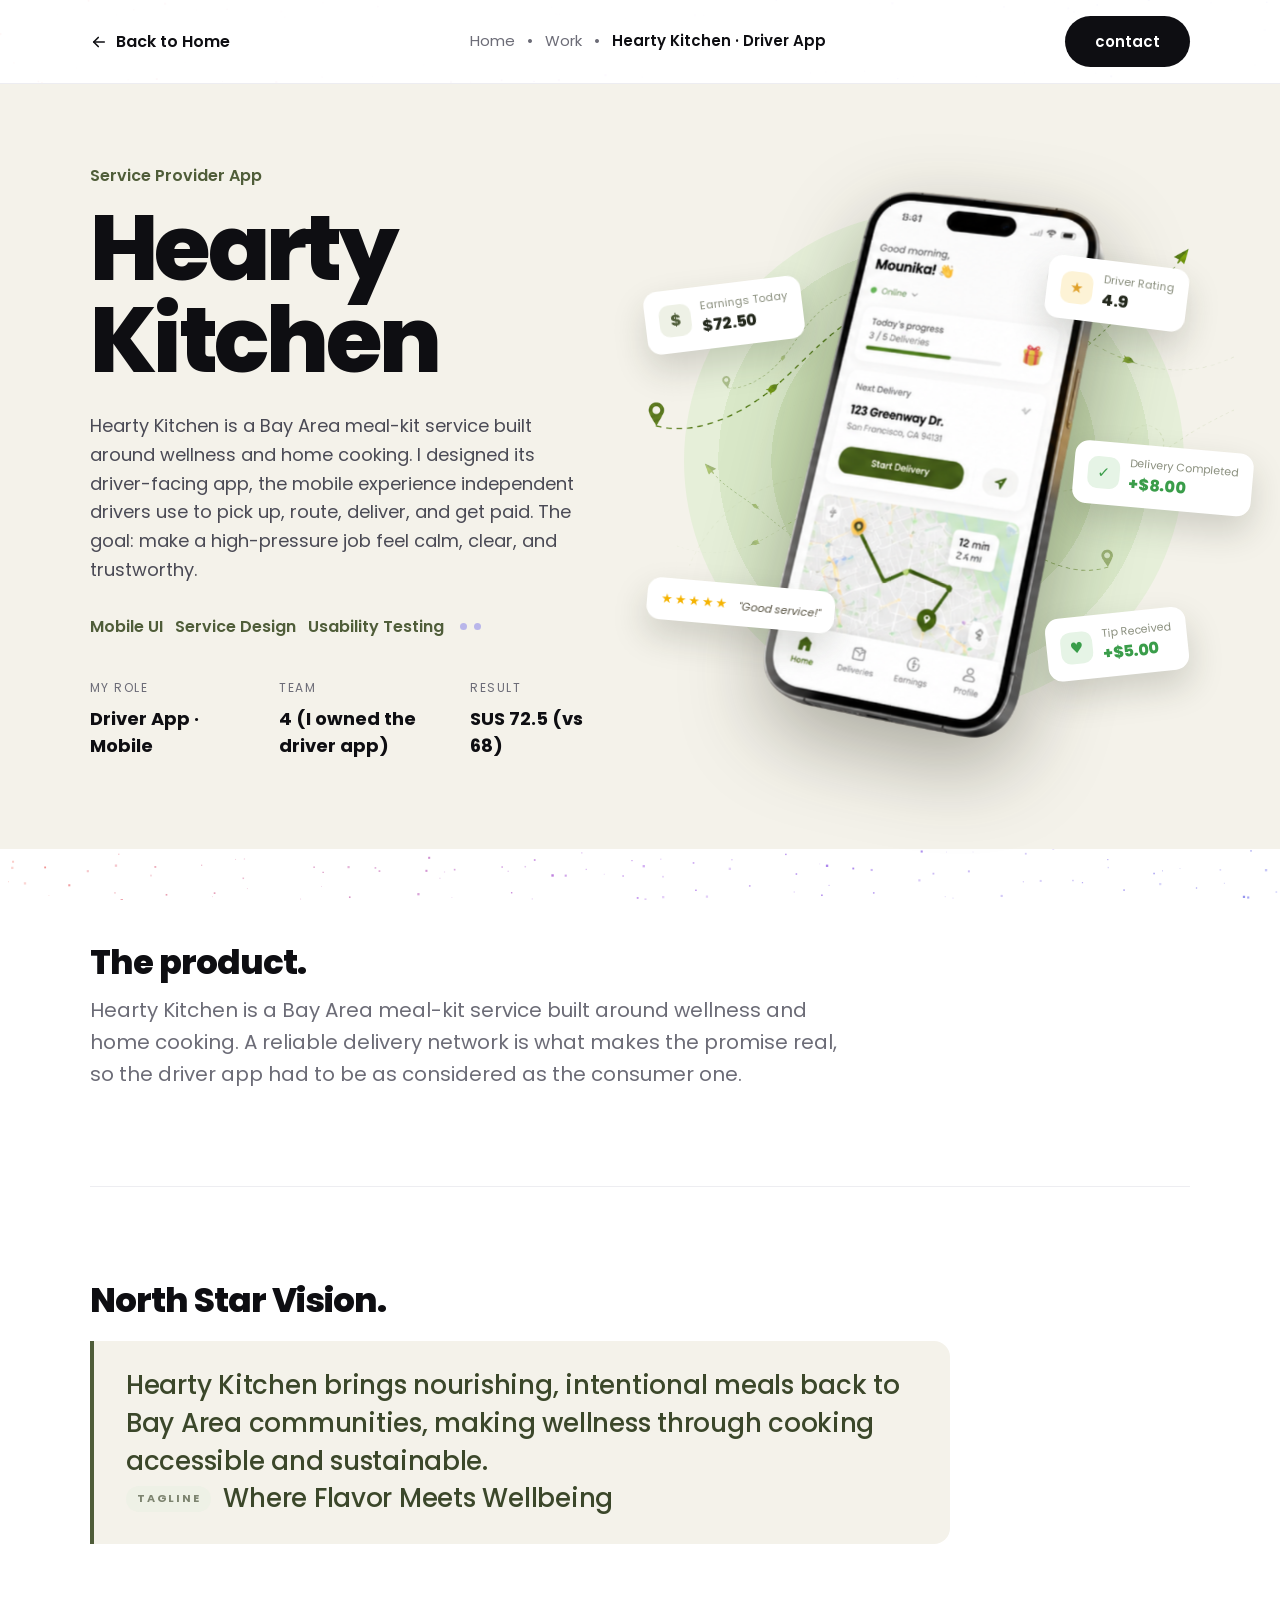
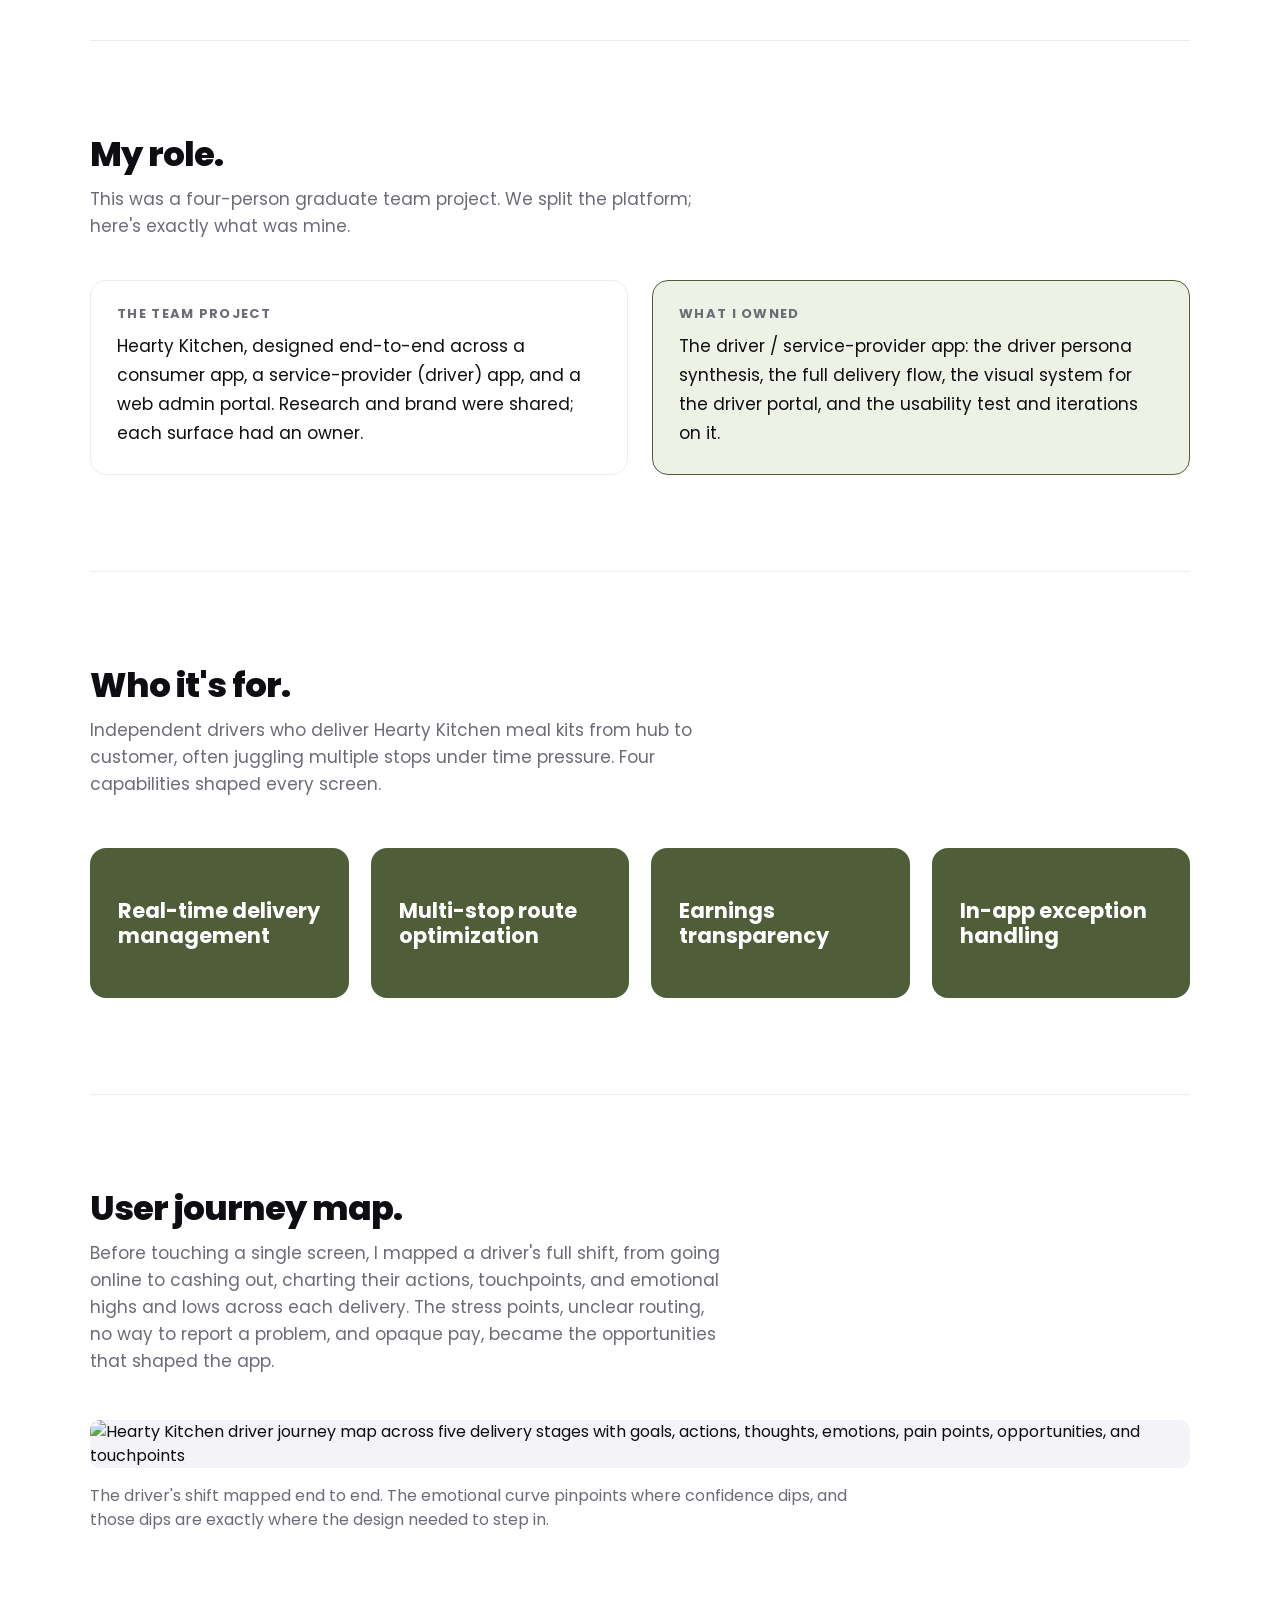
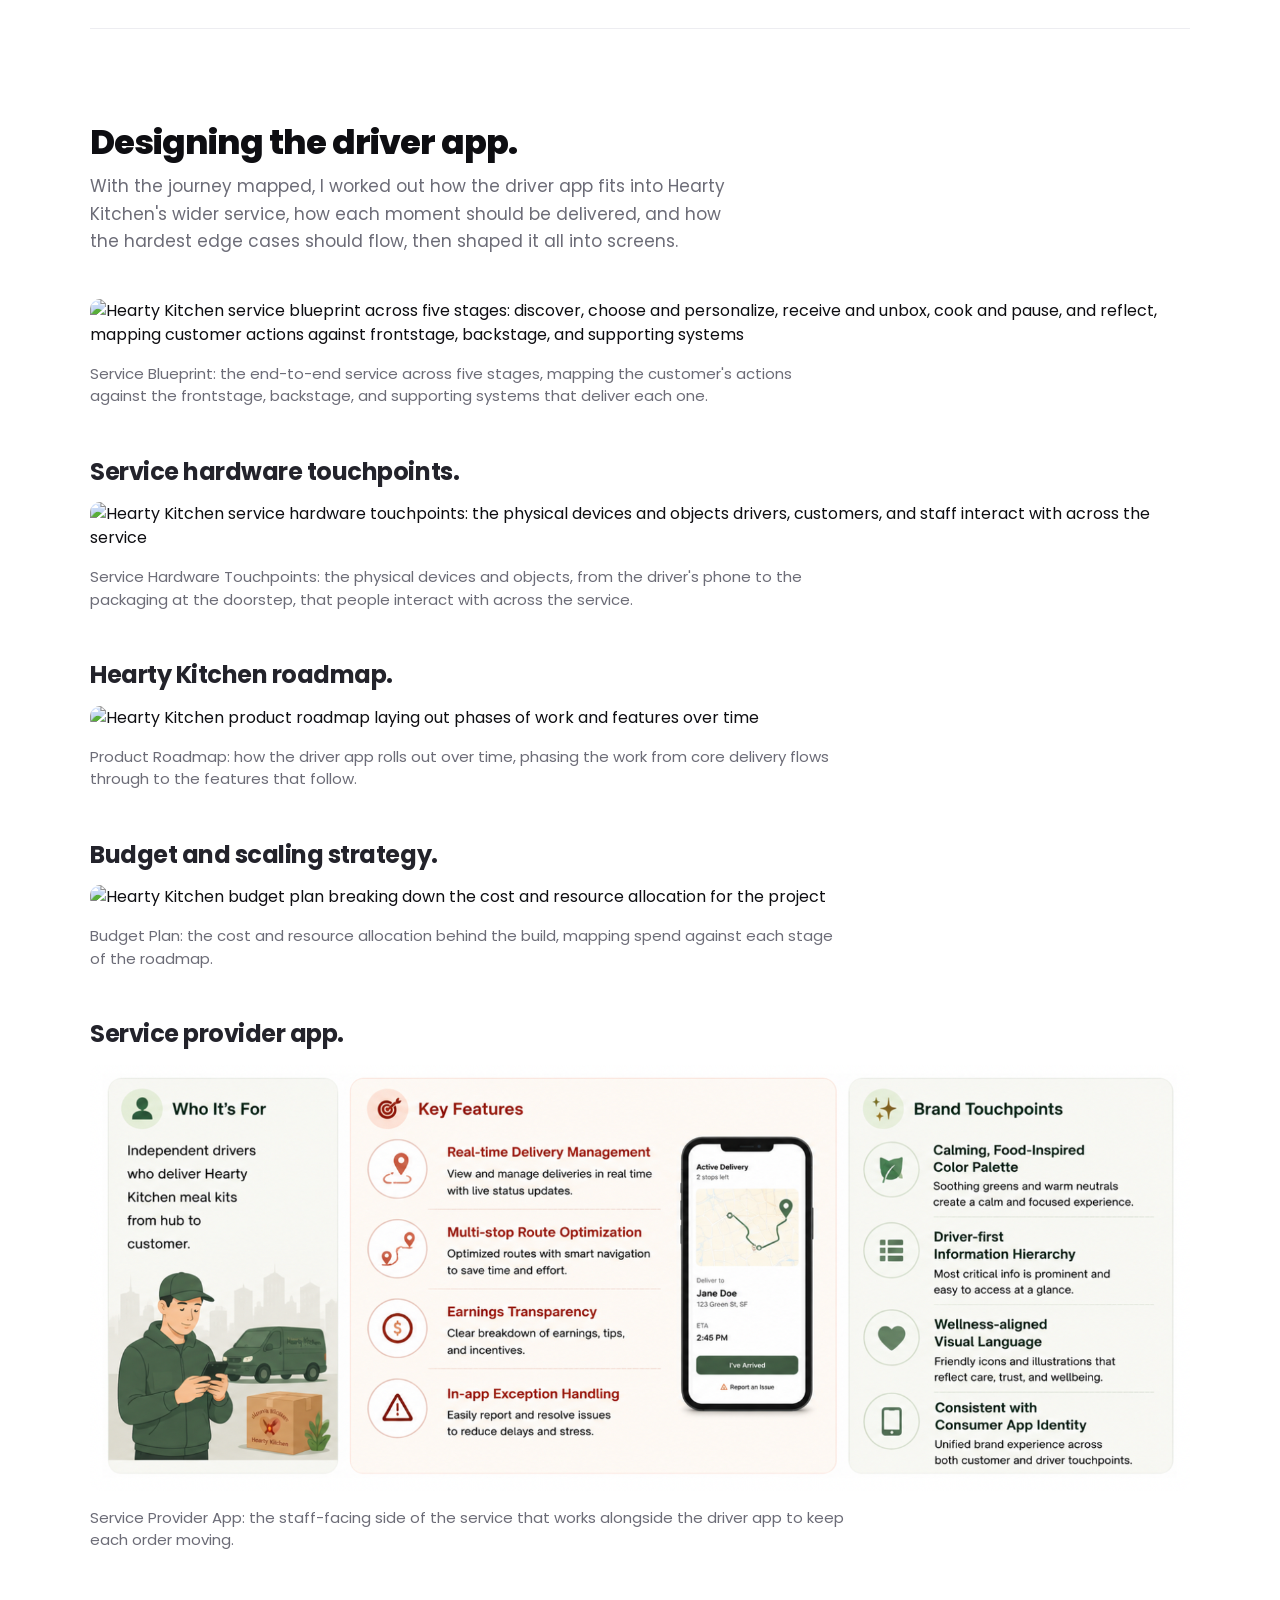
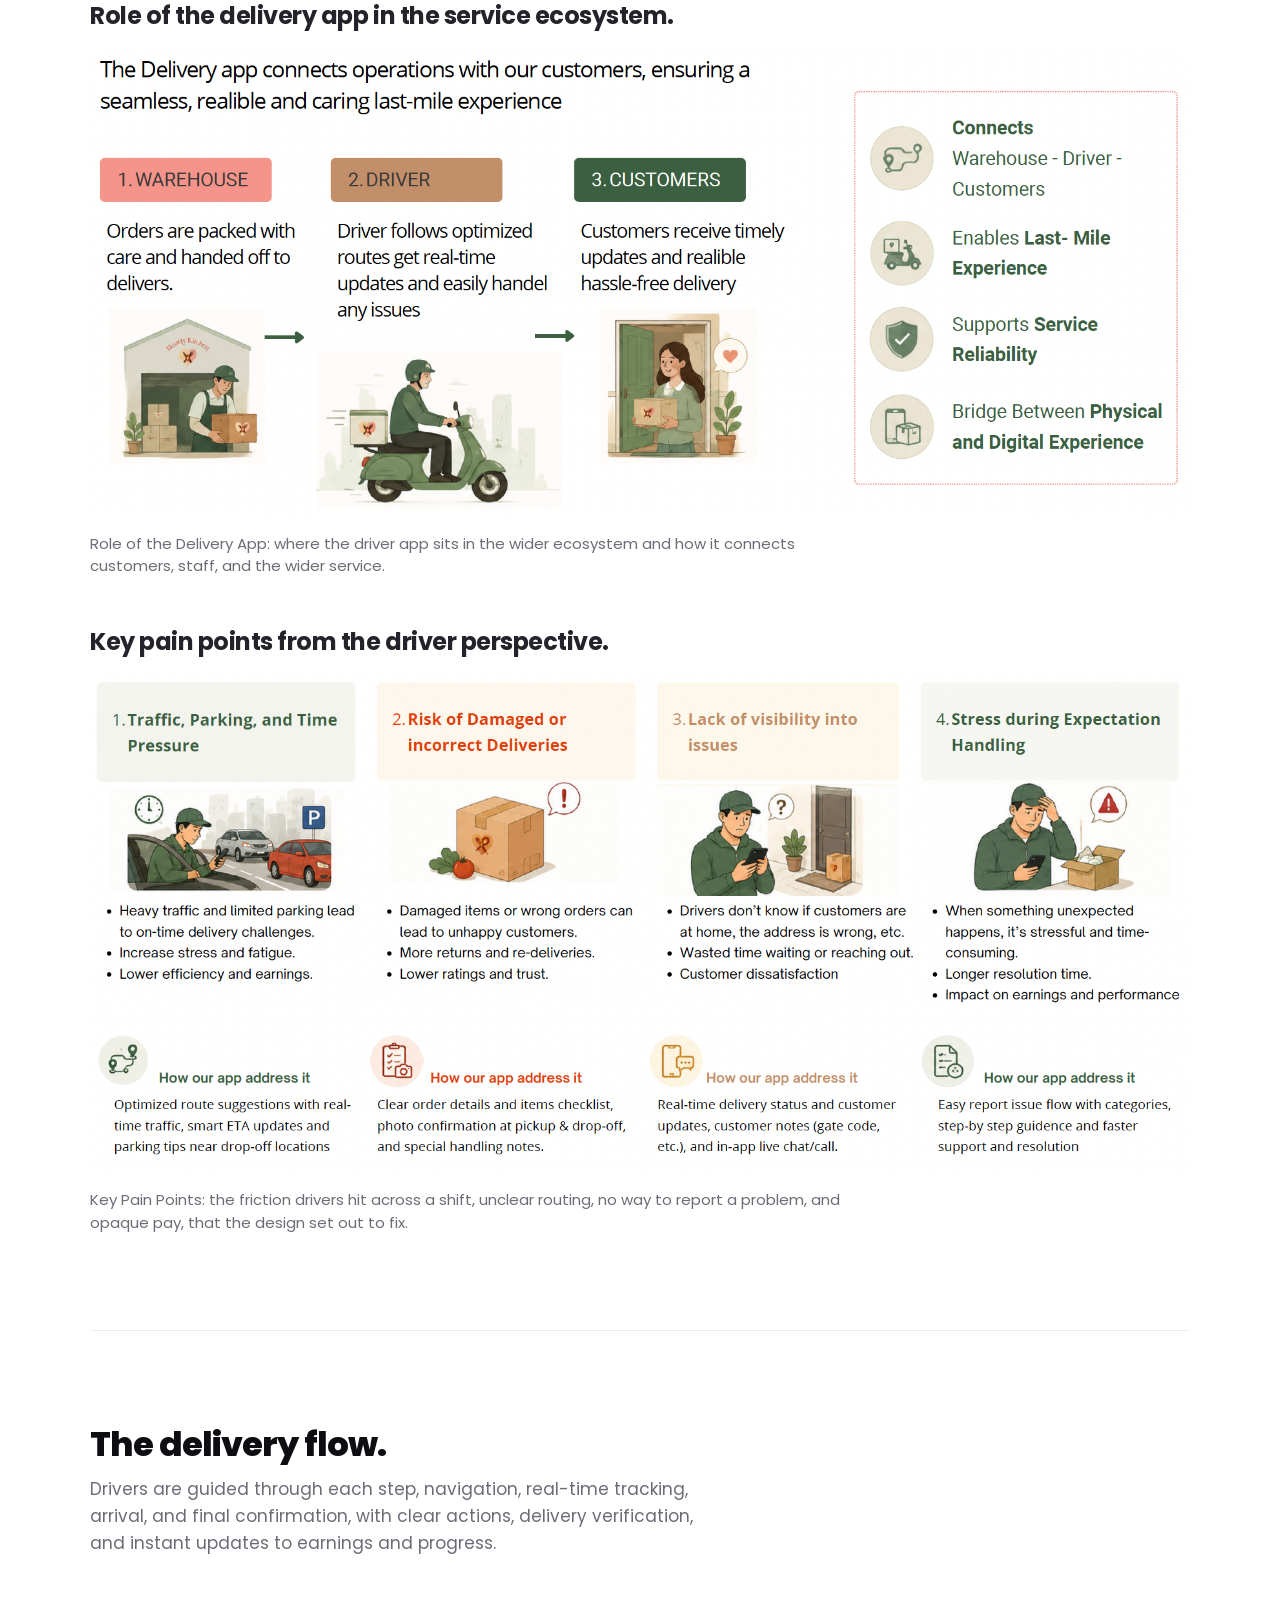
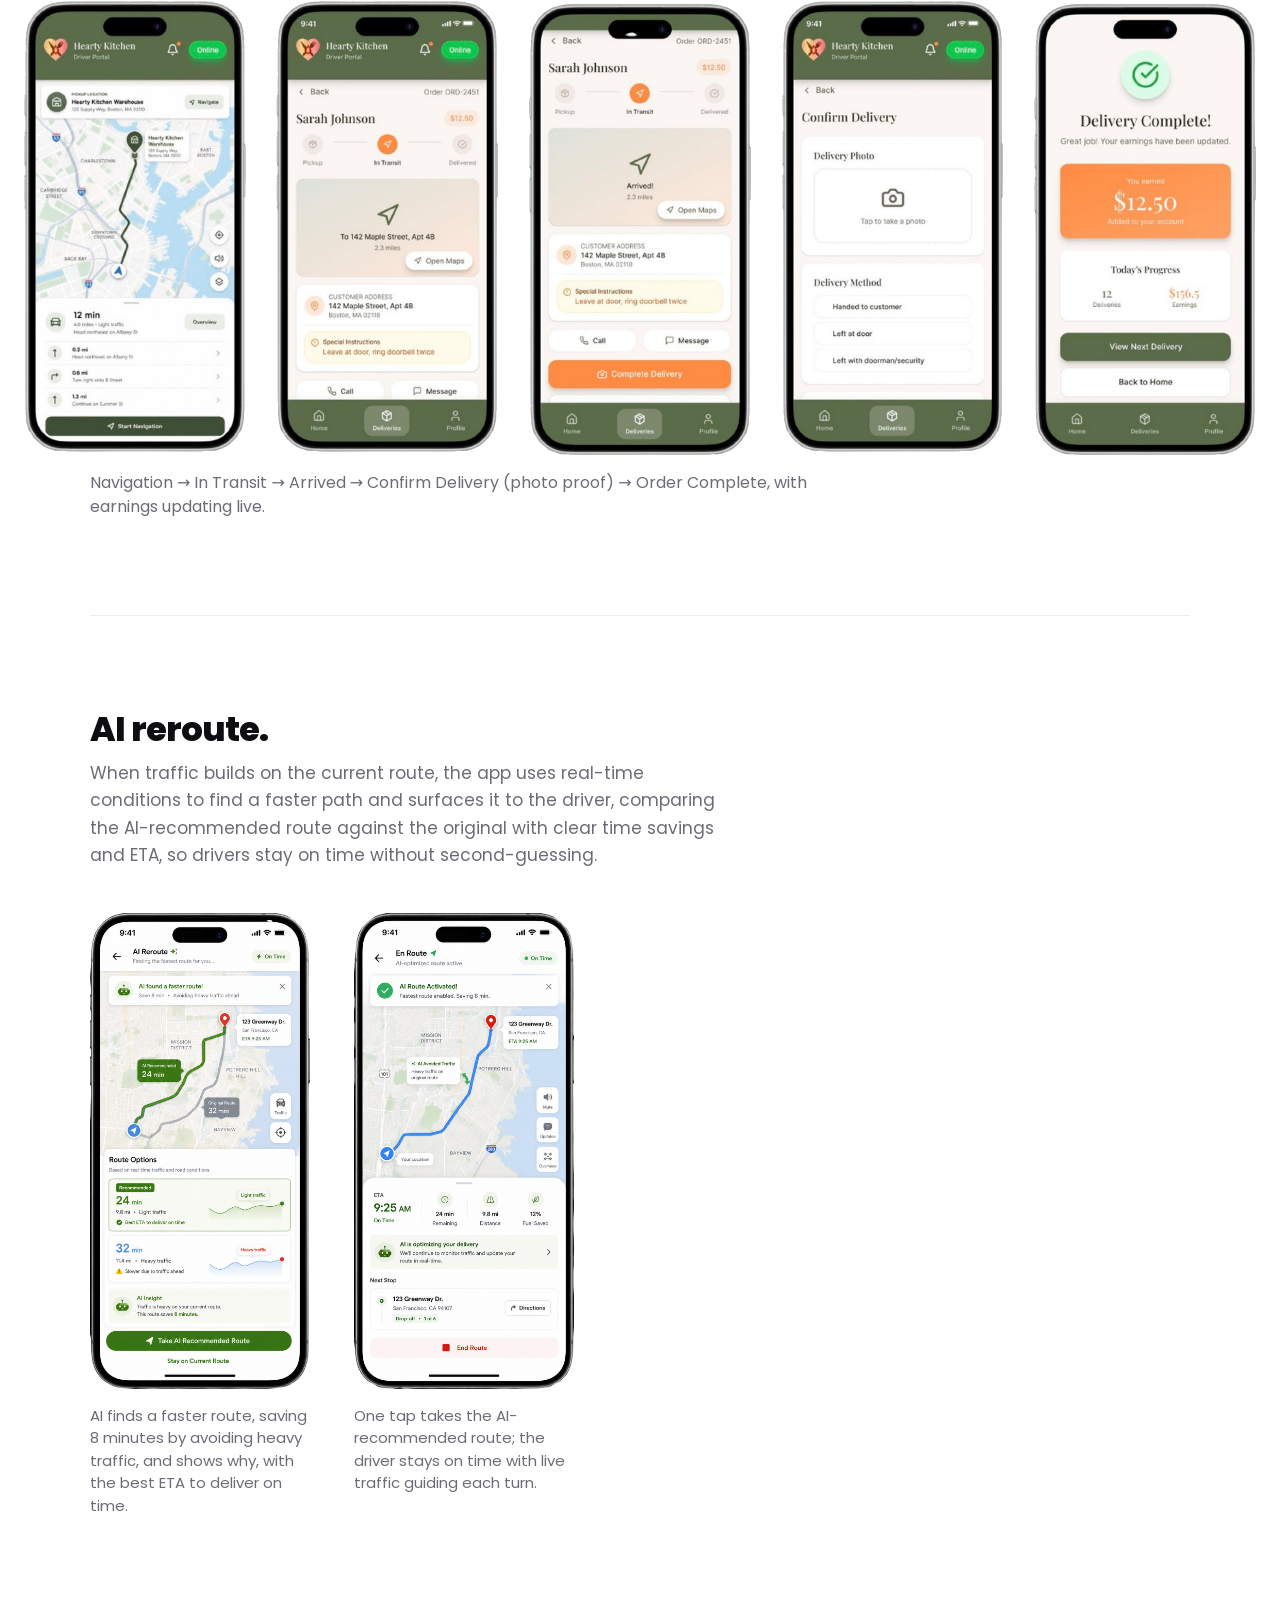
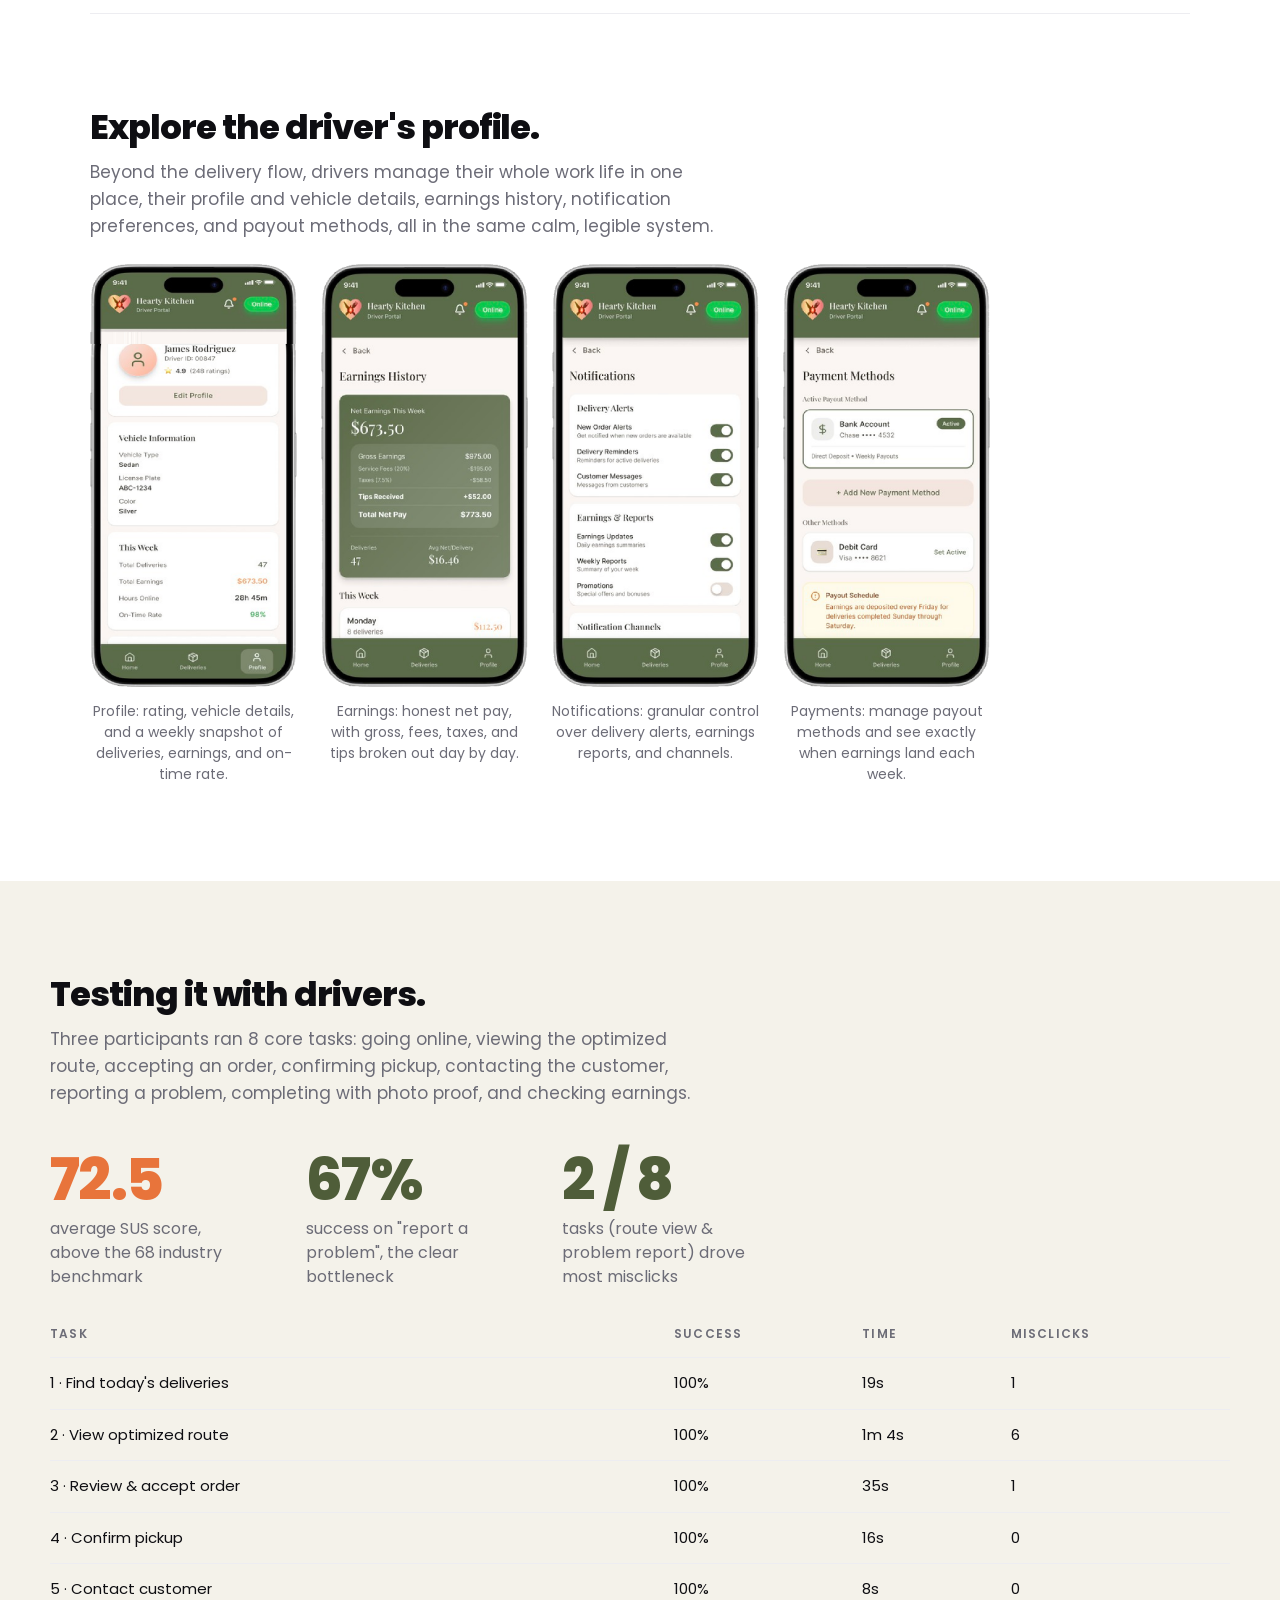
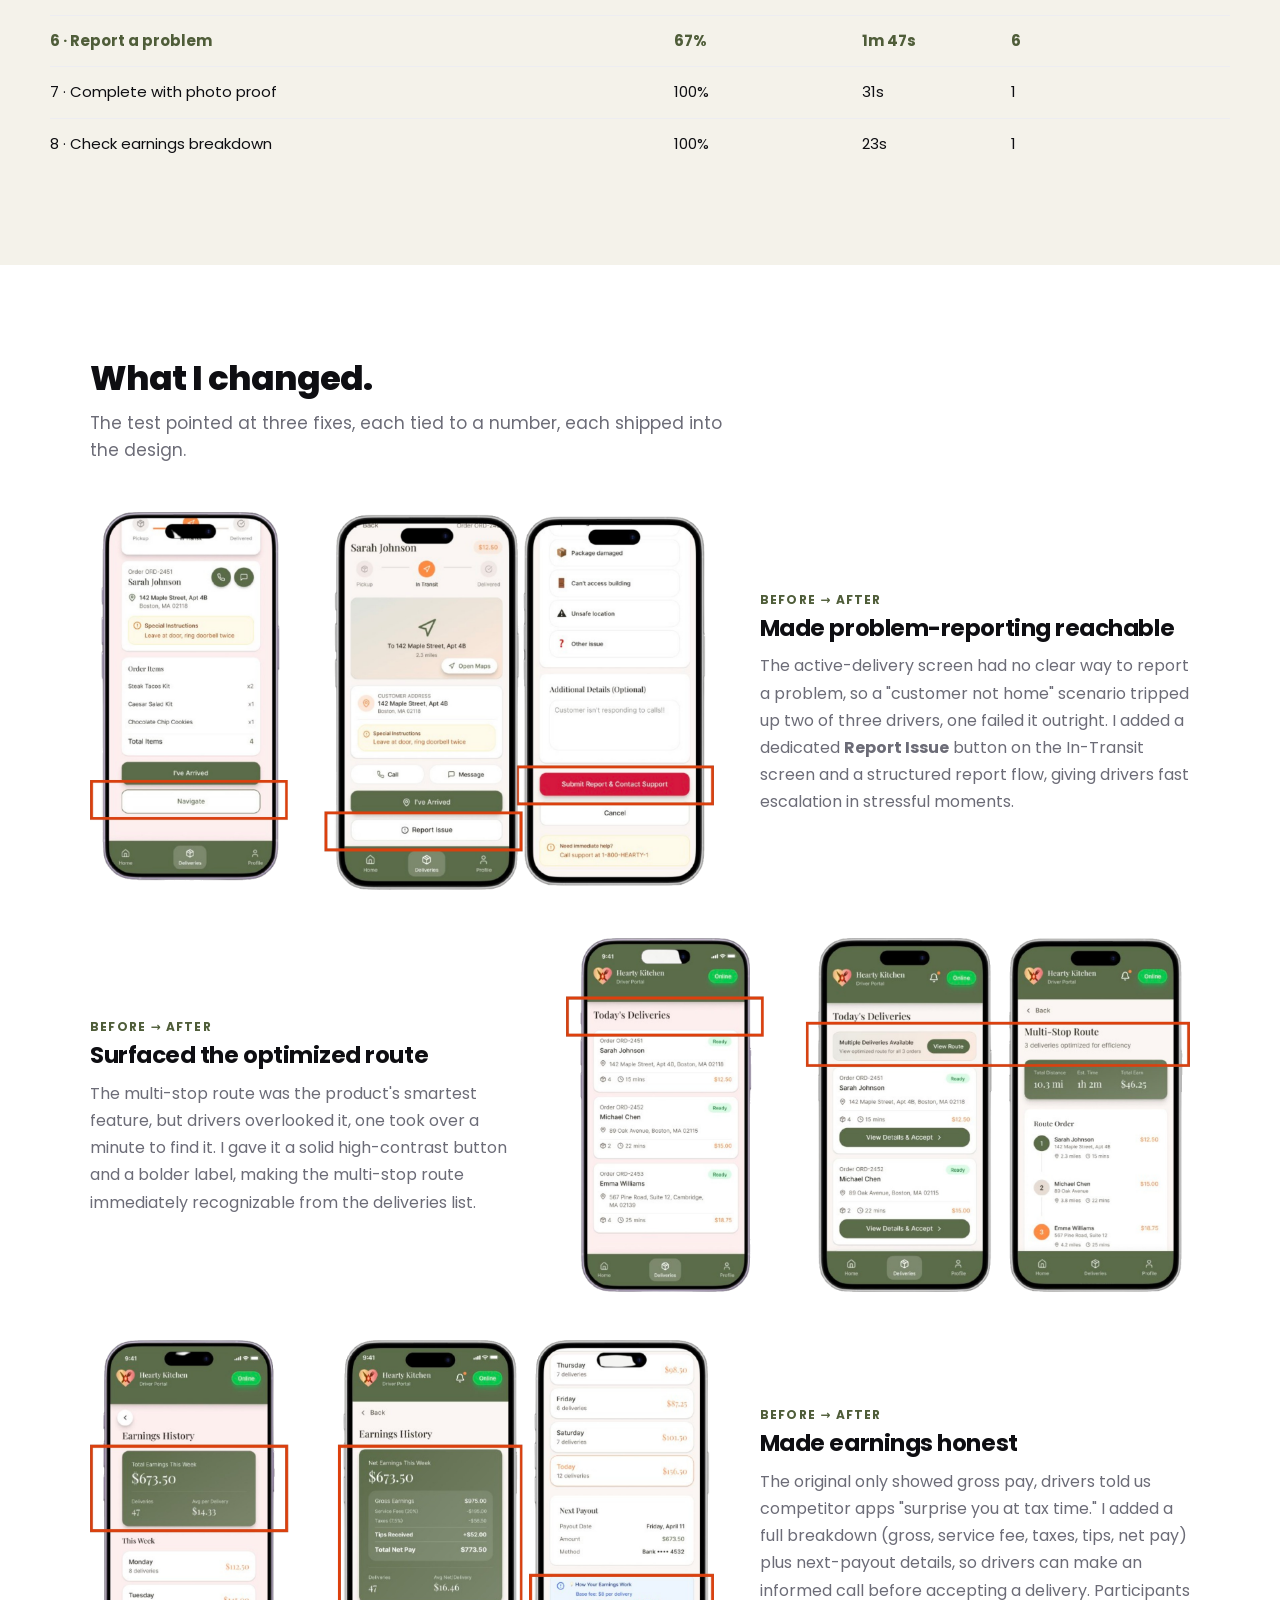
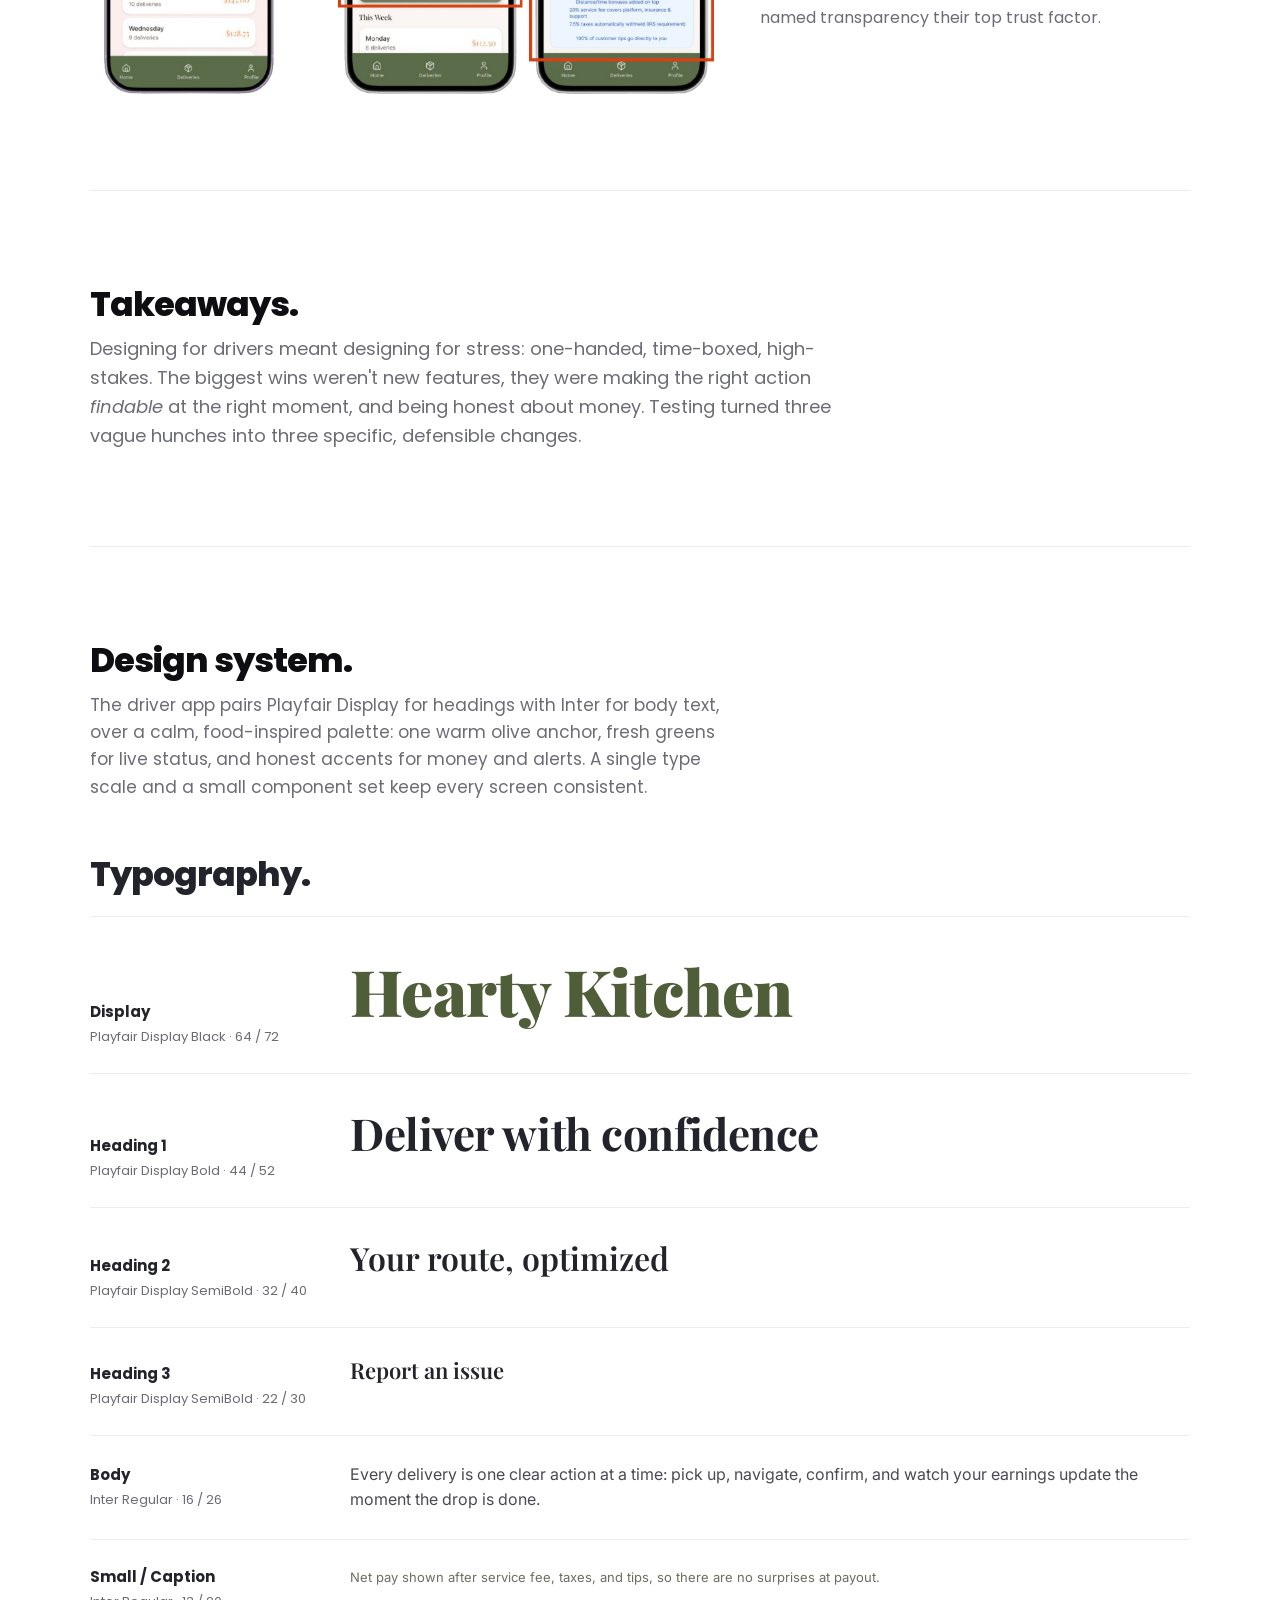
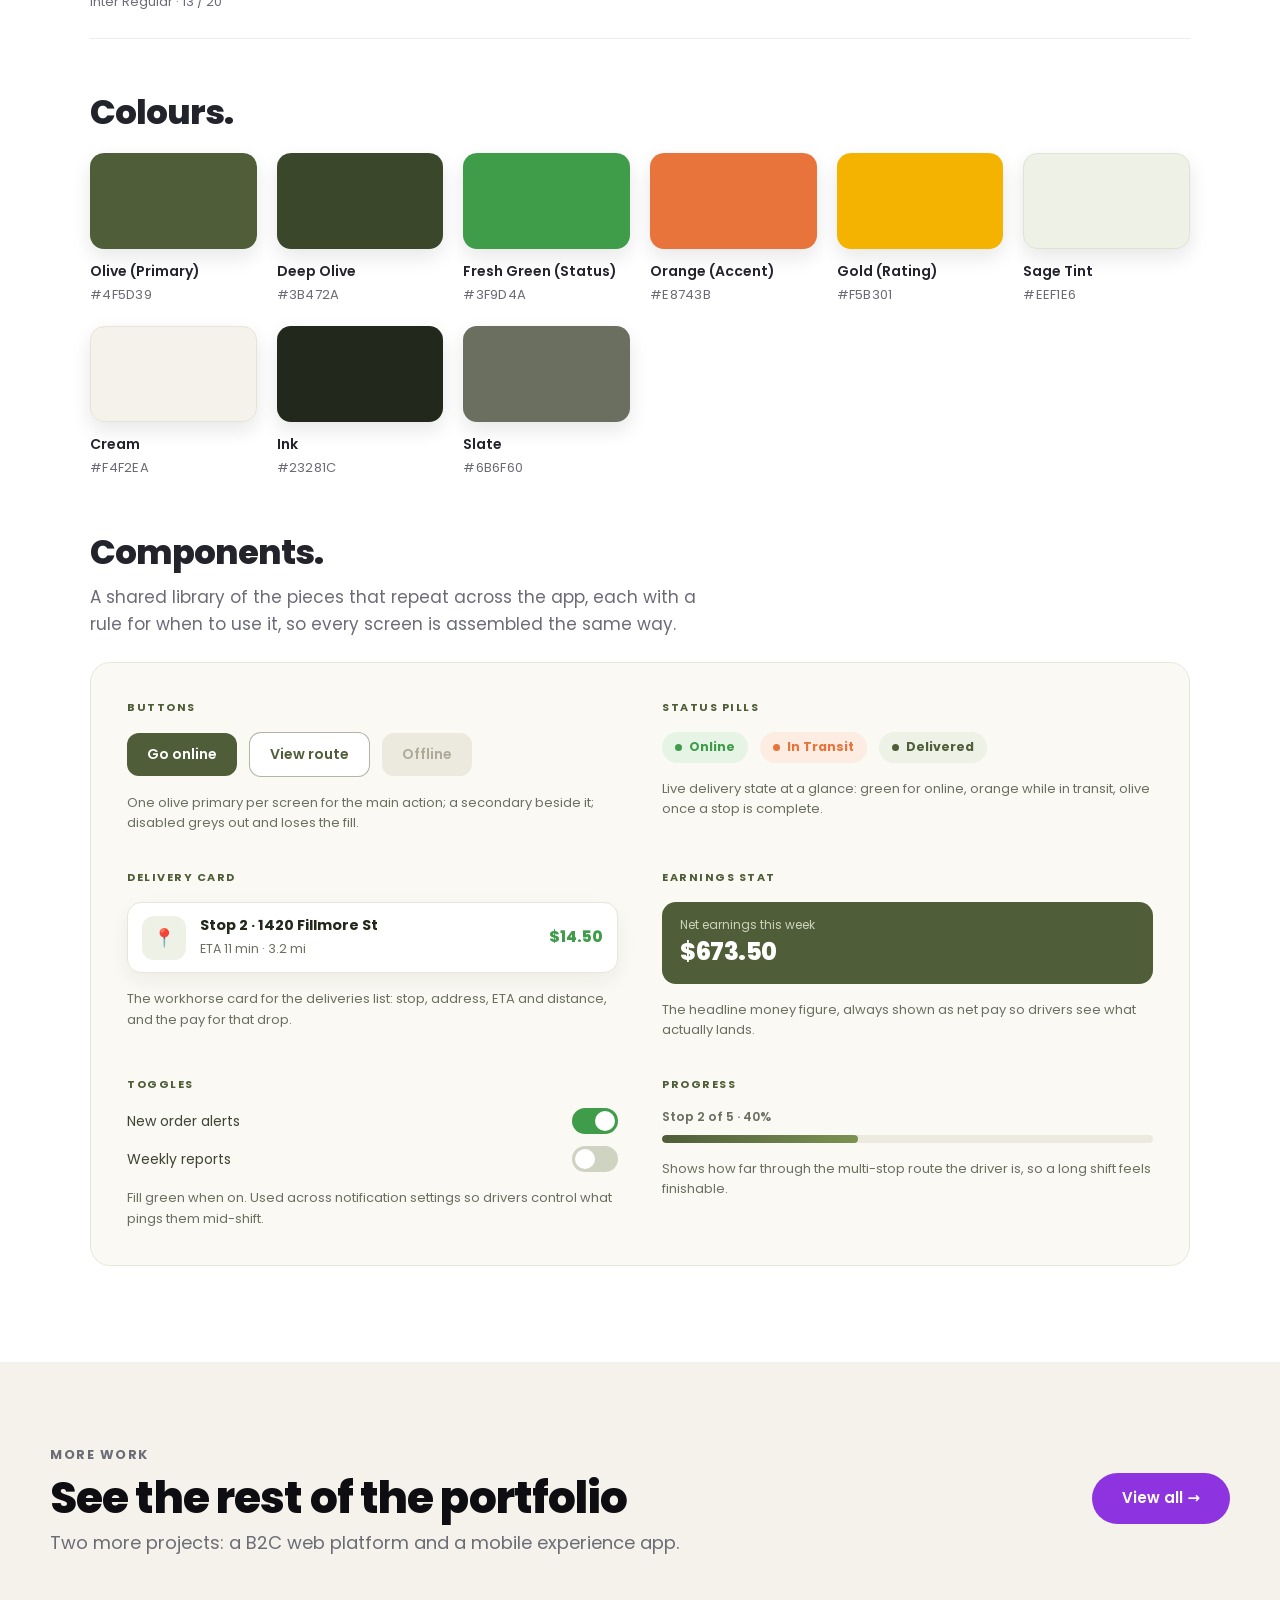
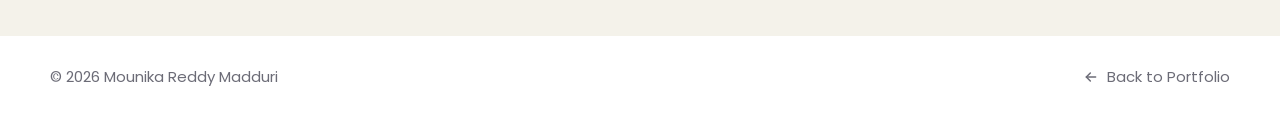
==== project3.html @ 58c9f7fb "Deploy portfolio site" ====
<!DOCTYPE html>
<html lang="en">

<head>
  <meta charset="UTF-8" />
  <meta name="viewport" content="width=device-width, initial-scale=1.0" />
  <title>Hearty Kitchen · Driver App · Mounika</title>
  <link rel="preconnect" href="https://fonts.googleapis.com" />
  <link rel="preconnect" href="https://fonts.gstatic.com" crossorigin />
  <link href="https://fonts.googleapis.com/css2?family=Poppins:wght@400;500;600;700;800&family=Playfair+Display:wght@500;600;700;800;900&family=Inter:wght@400;500;600;700&display=swap" rel="stylesheet" />
  <link rel="stylesheet" href="styles.css" />
  <link rel="stylesheet" href="project.css" />
  <style>
    :root { --ind: #4f5d39; --ind-soft: #eef1e6; --pc-lav: #f4f2ea; }

    /* ===== Hearty Kitchen animated hero stage ===== */
    .hk-stage { position: relative; height: 585px; align-self: center; }
    /* concentric green rings behind the phone, fading into the hero cream */
    .hk-blob { position: absolute; top: 50%; left: 52%; width: 500px; height: 500px; transform: translate(-50%, -50%);
      border-radius: 50%; z-index: 1;
      background: radial-gradient(circle,
        #a7c583 0 16%,
        #b9d29d 16% 31%,
        #cbdfb4 31% 46%,
        #d9e8c8 46% 61%,
        #e6efd9 61% 76%,
        #f0f3e8 76% 90%,
        transparent 90%);
      animation: hk-blob 9s ease-in-out infinite; }
    @keyframes hk-blob {
      0%, 100% { transform: translate(-50%, -50%) scale(1); }
      50%      { transform: translate(-50%, -50%) scale(1.035); }
    }

    /* real phone render: comes in like a comet from the top-right and slams down */
    .hk-phone { position: absolute; top: 50%; left: 52%; z-index: 3;
      animation: hk-phone-in 3.2s cubic-bezier(.5, .04, .32, 1) both; }
    .hk-phone-img { display: block; width: 345px; height: auto;
      filter: drop-shadow(0 30px 42px rgba(30, 30, 15, .34));
      animation: hk-float 7s ease-in-out 3.2s infinite; }
    @keyframes hk-phone-in {
      0%, 44%  { opacity: 0; transform: translate(-50%, -50%) translate(520px, -560px) scale(.32) rotate(38deg); }
      48%      { opacity: 1; }
      63%      { transform: translate(-50%, -50%) translate(0, -14px) scale(1.1) rotate(-5deg); }  /* comet strike */
      71%      { transform: translate(-50%, -50%) translate(0, 6px) scale(.96) rotate(2.5deg); }   /* rebound */
      100%     { transform: translate(-50%, -50%) scale(1) rotate(0deg); }
    }

    /* cards: shuffle at centre, then EXPLODE outward on impact and float around the phone */
    .hk-card { position: absolute; top: 50%; left: 52%; z-index: 5;
      animation: hk-intro 3.2s cubic-bezier(.34, .8, .3, 1) both; animation-delay: var(--d, 0s); }
    .hk-card-in { background: #fff; border-radius: 14px; box-shadow: 0 16px 34px rgba(40, 45, 25, .18);
      padding: 11px 14px; display: flex; align-items: center; gap: 10px; white-space: nowrap;
      animation: hk-float 4.5s ease-in-out infinite; animation-delay: var(--d, 0s); }
    .hk-card small { display: block; font-size: 11px; color: #8a8f7e; }
    .hk-card b { display: block; font-size: 16px; font-weight: 800; color: #23281c; letter-spacing: -.02em; }
    .hk-green { color: #3a9d4a !important; }
    .hk-stars { color: #f5b301; font-size: 13px; letter-spacing: 2px; }
    .hk-review small { color: #55503f; font-style: italic; margin-top: 2px; }
    .hk-cic { width: 32px; height: 32px; border-radius: 10px; display: grid; place-items: center; font-weight: 800; font-size: 15px; flex: none; }
    .hk-cic-g { background: #eef1e6; color: #4f5d39; }
    .hk-cic-green { background: #e6f4e6; color: #3a9d4a; }
    .hk-cic-y { background: #fdf3d6; color: #e0a12a; }
    @keyframes hk-intro {
      0%   { opacity: 0; transform: translate(-50%, -50%) scale(.5) rotate(0deg); }
      6%   { opacity: 1; transform: translate(-50%, -50%) scale(1) rotate(-6deg); }
      14%  { transform: translate(-50%, -50%) translate(28px, -7px) rotate(7deg); }
      22%  { transform: translate(-50%, -50%) rotate(-5deg); }
      30%  { transform: translate(-50%, -50%) translate(24px, -6px) rotate(6deg); }
      38%  { transform: translate(-50%, -50%) rotate(-2deg); }
      60%  { transform: translate(-50%, -50%) scale(1) rotate(0deg); }          /* stacked, waiting for the strike */
      70%  { transform: translate(-50%, -50%) translate(calc(var(--fx) * 1.28), calc(var(--fy) * 1.28)) scale(1.16) rotate(var(--fr)); }  /* blast out */
      100% { transform: translate(-50%, -50%) translate(var(--fx), var(--fy)) scale(1) rotate(var(--fr)); }                                /* settle */
    }
    @keyframes hk-float { 0%, 100% { transform: translateY(0); } 50% { transform: translateY(-8px); } }

    /* delivery route path that draws itself (left to right) once the phone lands */
    .hk-route { position: absolute; top: 38%; left: 50%; width: 620px; max-width: 128%;
      transform: translate(-50%, -50%); z-index: 2; pointer-events: none;
      clip-path: inset(0 100% 0 0);
      animation: hk-route-draw 1.8s cubic-bezier(.5, 0, .2, 1) both; animation-delay: 1.95s; }
    @keyframes hk-route-draw {
      0%   { clip-path: inset(0 100% 0 0); }
      100% { clip-path: inset(0 -6% 0 0); }
    }
    .hk-route-b { top: 66%; left: 47%; width: 460px; transform: translate(-50%, -50%) scaleX(-1) rotate(4deg);
      opacity: .5; animation-delay: 2.45s; }
    .hk-route-c { top: 30%; left: 38%; width: 320px; transform: translate(-50%, -50%) rotate(-11deg);
      opacity: .42; animation-delay: 2.75s; }
    /* shockwave ring on impact */
    .hk-shock { position: absolute; top: 50%; left: 52%; width: 60px; height: 60px; border-radius: 50%;
      border: 3px solid rgba(79, 93, 57, .55); transform: translate(-50%, -50%) scale(0); opacity: 0; z-index: 2;
      animation: hk-shock 3.2s ease-out both; }
    @keyframes hk-shock {
      0%, 60% { opacity: 0; transform: translate(-50%, -50%) scale(0); }
      64%     { opacity: .8; transform: translate(-50%, -50%) scale(.5); }
      82%     { opacity: 0; transform: translate(-50%, -50%) scale(4); }
      100%    { opacity: 0; }
    }

    @media (max-width: 900px) { .hk-stage { display: none; } }
    @media (prefers-reduced-motion: reduce) {
      .hk-phone, .hk-phone-img, .hk-card, .hk-card-in, .hk-blob, .hk-route, .hk-shock { animation: none; }
      .hk-shock { display: none; }
      .hk-phone { transform: translate(-50%, -50%); }
      .hk-card { transform: translate(-50%, -50%) translate(var(--fx), var(--fy)) rotate(var(--fr)); }
      .hk-route { clip-path: none; }
    }
  </style>
  <style>
    /* ===== North Star Vision callout ===== */
    .hk-northstar { margin: 24px 0 0; padding: 26px 32px; border-left: 4px solid #4F5D39;
      background: #f4f2ea; border-radius: 0 16px 16px 0; max-width: 860px; }
    .hk-northstar > p { font-size: clamp(20px, 2.8vw, 26px); line-height: 1.45; color: #3b472a;
      font-weight: 500; margin: 0; letter-spacing: -.01em; }
    .dark .hk-northstar { background: rgba(79, 93, 57, .30); }
    .dark .hk-northstar > p { color: var(--ink); }
    .hk-tagline { margin: 22px 0 0; display: inline-flex; align-items: center; gap: 12px; flex-wrap: wrap;
      font-size: clamp(18px, 2.4vw, 23px); font-weight: 600; color: #4F5D39; letter-spacing: -.01em; }
    .hk-tagline span { font-size: 11px; letter-spacing: .16em; text-transform: uppercase; font-weight: 700;
      color: #7d8470; background: #eef1e6; padding: 5px 11px; border-radius: 999px; }

    /* ===== Designing: ecosystem then blueprint, stacked & centered ===== */
    .hk-design-row { display: flex; flex-direction: column; align-items: flex-start; gap: 52px; margin-top: 44px; }
    .hk-design-row figure { margin: 0; width: 100%; }
    .hk-design-row img { display: block; background: none; border-radius: 10px; margin: 0; width: 100%; }
    .pc-fig img { border-radius: 10px; }
    .hk-eco-fig img { max-width: 600px; }
    .hk-bp-fig img { max-width: 100%; }
    .hk-hw-fig img { max-width: 820px; }
    .hk-fig-h { font-size: clamp(19px, 2.2vw, 24px); font-weight: 700; letter-spacing: -.02em; color: #23232b; margin: 0 0 18px; }
    .dark .hk-fig-h { color: var(--ink); }
    /* dark mode: image captions/descriptions on the dark page -> readable light */
    .dark .pc-fig figcaption,
    .dark .hk-design-row figcaption,
    .dark .hk-screens figcaption,
    .dark .hk-ai-row figcaption { color: #d7d9d0; }
    /* delivery flow: no card background, phones a touch larger */
    .hk-flow-fig img { background: none; border-radius: 0; width: 112%; max-width: 112%; margin-left: -6%; }
    @media (max-width: 760px) { .hk-flow-fig img { width: 100%; max-width: 100%; margin-left: 0; } }
    /* AI reroute: two portrait phone screens, same size as the delivery-flow phones */
    .hk-ai-row { display: flex; flex-wrap: wrap; gap: 44px; margin-top: 44px; }
    .hk-ai-row figure { margin: 0; width: 220px; max-width: 100%; }
    .hk-ai-row img { width: 100%; display: block; border-radius: 10px; }
    .hk-ai-row figcaption { margin-top: 16px; color: var(--muted); font-size: 15px; line-height: 1.5; }
    .hk-design-row figcaption { margin: 16px 0 0; color: var(--muted); font-size: 15px; line-height: 1.5; text-align: left; max-width: 760px; }

    /* ===== Key-screens gallery (portrait driver screens) ===== */
    .hk-screens { display: grid; grid-template-columns: repeat(4, 1fr); gap: 24px; margin-top: 24px; max-width: 900px; align-items: start; }
    .hk-screens figure { margin: 0; }
    .hk-screens img { width: 100%; display: block; background: none; border: none; border-radius: 10px;
      transition: transform .3s ease; }
    .hk-screens img:hover { transform: translateY(-4px); }
    .hk-screens figcaption { margin-top: 14px; text-align: center; font-size: 14px; color: var(--muted); }
    @media (max-width: 760px) { .hk-screens { grid-template-columns: repeat(2, 1fr); } }

    /* ===== Hearty Kitchen design-system component library (green, matches the driver app) ===== */
    .ds-comp { background: #faf9f3; border: 1px solid #e7e6da; border-radius: 20px;
      padding: 36px; margin-top: 24px; display: grid; grid-template-columns: 1fr 1fr; gap: 36px 44px; }
    .ds-cgroup { min-width: 0; }
    .ds-clabel { display: block; font-size: 11px; letter-spacing: .14em; text-transform: uppercase; color: #4F5D39; font-weight: 700; margin-bottom: 16px; }
    .ds-crow { display: flex; flex-wrap: wrap; align-items: center; gap: 12px; }
    .ds-cnote { margin-top: 16px; font-size: 13px; line-height: 1.55; color: #6b6f60; }
    @media (max-width: 760px) { .ds-comp { grid-template-columns: 1fr; } }
    /* buttons */
    .hkb { font-family: "Poppins", sans-serif; font-size: 14px; font-weight: 600; padding: 11px 20px; border-radius: 12px; border: none; cursor: pointer; }
    .hkb-primary { background: #4F5D39; color: #fff; }
    .hkb-secondary { background: #fff; color: #4F5D39; border: 1px solid rgba(79, 93, 57, .45); }
    .hkb-disabled { background: #eceadf; color: #adaa99; cursor: not-allowed; }
    /* status pills */
    .hkpill { display: inline-flex; align-items: center; gap: 7px; padding: 6px 13px; border-radius: 999px; font-size: 12.5px; font-weight: 700; }
    .hkpill::before { content: ""; width: 7px; height: 7px; border-radius: 50%; background: currentColor; }
    .hkpill-online { background: #e6f4e6; color: #3f9d4a; }
    .hkpill-transit { background: #fdece1; color: #e8743b; }
    .hkpill-done { background: #eef1e6; color: #4F5D39; }
    /* delivery card */
    .hkdcard { display: flex; align-items: center; gap: 14px; background: #fff; border: 1px solid #e7e6da; border-radius: 14px; padding: 12px 14px; width: 100%; box-shadow: 0 8px 20px rgba(40, 45, 25, .06); }
    .hkdcard-ic { width: 44px; height: 44px; border-radius: 12px; background: #eef1e6; color: #4F5D39; display: grid; place-items: center; flex: none; font-size: 18px; }
    .hkdcard > div { flex: 1; min-width: 0; }
    .hkdcard b { display: block; color: #23281c; font-size: 14.5px; }
    .hkdcard small { color: #6b6f60; font-size: 12.5px; }
    .hkdcard-pay { color: #3f9d4a; font-weight: 800; font-size: 15px; }
    /* earnings stat */
    .hkstat { background: #4F5D39; color: #fff; border-radius: 14px; padding: 14px 18px; width: 100%; }
    .hkstat small { display: block; font-size: 12px; color: #cdd4be; }
    .hkstat b { display: block; font-size: 24px; font-weight: 800; letter-spacing: -.02em; }
    /* toggle */
    .hkrow { display: flex; align-items: center; justify-content: space-between; color: #3f4536; font-size: 14px; width: 100%; }
    .hktoggle { width: 46px; height: 26px; border-radius: 999px; background: #cfd3c2; position: relative; flex: none; }
    .hktoggle.on { background: #3f9d4a; }
    .hktoggle i { position: absolute; top: 3px; left: 3px; width: 20px; height: 20px; border-radius: 50%; background: #fff; transition: .2s; }
    .hktoggle.on i { left: 23px; }
    /* progress */
    .hkprog-label { font-size: 12.5px; color: #6b6f60; margin-bottom: 8px; font-weight: 600; }
    .hkprog { height: 8px; border-radius: 999px; background: #eceadf; overflow: hidden; width: 100%; }
    .hkprog i { display: block; height: 100%; background: linear-gradient(90deg, #4F5D39, #7d9152); border-radius: 999px; }
    /* radio & checkbox */
    .hkopt { display: flex; align-items: center; gap: 10px; font-size: 14px; color: #3f4536; padding: 4px 0; }
    .hkradio { width: 20px; height: 20px; border-radius: 50%; border: 2px solid #c4c8b6; flex: none; position: relative; }
    .hkradio.on { border-color: #4F5D39; }
    .hkradio.on::after { content: ""; position: absolute; inset: 4px; border-radius: 50%; background: #4F5D39; }
    .hkcheck { width: 20px; height: 20px; border-radius: 6px; border: 2px solid #c4c8b6; flex: none; display: grid; place-items: center; color: #fff; font-size: 12px; }
    .hkcheck.on { background: #4F5D39; border-color: #4F5D39; }
    /* dropdown */
    .hkselect { display: flex; align-items: center; justify-content: space-between; background: #fff; border: 1px solid #e2e1d3; border-radius: 12px; padding: 12px 14px; color: #3f4536; font-size: 14px; width: 100%; }
    .hkselect svg { width: 16px; height: 16px; stroke: #8a8f7e; fill: none; stroke-width: 2.4; }
    /* stepper — delivery progress */
    .hkstep { display: flex; list-style: none; margin: 0; padding: 0; width: 100%; }
    .hkstep li { flex: 1; display: flex; align-items: center; gap: 10px; background: #fff; border: 1px solid #e7e6da; border-radius: 14px; padding: 12px 14px; font-size: 13px; color: #6b6f60; position: relative; }
    .hkstep li:not(:last-child) { margin-right: 34px; }
    .hkstep li:not(:last-child)::after { content: ""; position: absolute; right: -34px; top: 50%; width: 34px; border-top: 2px dashed #d4d8c6; }
    .hkstep li em { width: 30px; height: 30px; border-radius: 50%; display: grid; place-items: center; background: #4F5D39; color: #fff; font-weight: 700; font-size: 13px; font-style: normal; flex: none; }
    .hkstep li b { display: block; color: #23281c; font-size: 13.5px; font-weight: 700; }
    .hkstep li small { display: block; font-size: 11.5px; color: #9a9488; margin-top: 1px; }
    .hkstep li.active { background: #eef1e6; border-color: #cdd6bc; }
  </style>
  <script>try { if (localStorage.getItem("theme") === "dark") document.documentElement.classList.add("dark"); } catch (e) {}</script>
</head>

<body id="top">
  <canvas class="bg-dots" aria-hidden="true"></canvas>

  <!-- ===================== NAV ===================== -->
  <header class="pc-nav">
    <div class="pc-nav-inner">
      <a href="index.html#work" class="pc-back">
        <svg viewBox="0 0 24 24" width="18" height="18" fill="none" stroke="currentColor" stroke-width="2.2" stroke-linecap="round" stroke-linejoin="round"><line x1="19" y1="12" x2="5" y2="12" /><polyline points="11 6 5 12 11 18" /></svg>
        Back to Home
      </a>
      <nav class="pc-crumb"><a href="index.html#top">Home</a> <span>•</span> <a href="index.html#work">Work</a> <span>•</span> <b>Hearty Kitchen · Driver App</b></nav>
      <a href="#more" class="btn-pill btn-dark btn-swap"><span class="swap"><span>contact</span><span aria-hidden="true">contact</span></span></a>
    </div>
  </header>

  <!-- ===================== HERO ===================== -->
  <section class="pc-hero-wrap">
    <div class="pc pc-hero">
      <div>
        <span class="pc-eyebrow2">Service Provider App</span>
        <h1 class="pc-title">Hearty Kitchen</h1>
        <p class="pc-lead">Hearty Kitchen is a Bay Area meal-kit service built around wellness and home cooking. I designed its driver-facing app, the mobile experience independent drivers use to pick up, route, deliver, and get paid. The goal: make a high-pressure job feel calm, clear, and trustworthy.</p>
        <div class="pc-chips">Mobile UI&nbsp;&nbsp; Service Design&nbsp;&nbsp; Usability Testing <span class="pc-dotsep"><i></i><i></i></span></div>
        <dl class="pc-meta">
          <div><dt>My Role</dt><dd>Driver App · Mobile</dd></div>
          <div><dt>Team</dt><dd>4 (I owned the driver app)</dd></div>
          <div><dt>Result</dt><dd>SUS 72.5 (vs 68)</dd></div>
        </dl>
      </div>
      <div class="hk-stage" data-hk aria-hidden="true">
        <span class="hk-blob"></span>
        <span class="hk-shock"></span>
        <img class="hk-route" src="proj3-assets/hero-route.png" alt="" aria-hidden="true" />
        <img class="hk-route hk-route-b" src="proj3-assets/hero-route.png" alt="" aria-hidden="true" />
        <img class="hk-route hk-route-c" src="proj3-assets/hero-route.png" alt="" aria-hidden="true" />

        <div class="hk-phone">
          <img class="hk-phone-img" src="proj3-assets/hero-phone.png" alt="Hearty Kitchen driver app on a phone" />
        </div>

        <div class="hk-card hk-earn" style="--fx:-210px; --fy:-146px; --fr:-7deg; --d:0s">
          <div class="hk-card-in">
            <span class="hk-cic hk-cic-g">$</span>
            <div><small>Earnings Today</small><b>$72.50</b></div>
          </div>
        </div>
        <div class="hk-card hk-rating" style="--fx:183px; --fy:-168px; --fr:7deg; --d:.06s">
          <div class="hk-card-in">
            <span class="hk-cic hk-cic-y">★</span>
            <div><small>Driver Rating</small><b>4.9</b></div>
          </div>
        </div>
        <div class="hk-card hk-deliv" style="--fx:229px; --fy:17px; --fr:5deg; --d:.12s">
          <div class="hk-card-in">
            <span class="hk-cic hk-cic-green">&#10003;</span>
            <div><small>Delivery Completed</small><b class="hk-green">+$8.00</b></div>
          </div>
        </div>
        <div class="hk-card hk-tip" style="--fx:183px; --fy:183px; --fr:-6deg; --d:.18s">
          <div class="hk-card-in">
            <span class="hk-cic hk-cic-green">&#9829;</span>
            <div><small>Tip Received</small><b class="hk-green">+$5.00</b></div>
          </div>
        </div>
        <div class="hk-card hk-review" style="--fx:-193px; --fy:144px; --fr:5deg; --d:.24s">
          <div class="hk-card-in">
            <div class="hk-stars">★★★★★</div>
            <small>"Good service!"</small>
          </div>
        </div>
      </div>
    </div>
  </section>

  <main class="pc">
    <!-- ===================== CONTEXT ===================== -->
    <section class="pc-sec" style="border-top:none">
      <h2 class="pc-h2">The product.</h2>
      <p class="pc-sub" style="max-width:760px;font-size:20px">Hearty Kitchen is a Bay Area meal-kit service built around wellness and home cooking. A reliable delivery network is what makes the promise real, so the driver app had to be as considered as the consumer one.</p>
    </section>

    <!-- ===================== NORTH STAR VISION ===================== -->
    <section class="pc-sec">
      <h2 class="pc-h2">North Star Vision.</h2>
      <blockquote class="hk-northstar">
        <p>Hearty Kitchen brings nourishing, intentional meals back to Bay Area communities, making wellness through cooking accessible and sustainable.</p>
        <p class="hk-tagline"><span>Tagline</span> Where Flavor Meets Wellbeing</p>
      </blockquote>
    </section>

    <!-- ===================== MY ROLE ===================== -->
    <section class="pc-sec">
      <h2 class="pc-h2">My role.</h2>
      <p class="pc-sub">This was a four-person graduate team project. We split the platform; here's exactly what was mine.</p>
      <div class="pc-role">
        <div class="pc-rolebox">
          <h4>The team project</h4>
          <p>Hearty Kitchen, designed end-to-end across a consumer app, a service-provider (driver) app, and a web admin portal. Research and brand were shared; each surface had an owner.</p>
        </div>
        <div class="pc-rolebox mine">
          <h4>What I owned</h4>
          <p>The driver / service-provider app: the driver persona synthesis, the full delivery flow, the visual system for the driver portal, and the usability test and iterations on it.</p>
        </div>
      </div>
    </section>

    <!-- ===================== WHO / FEATURES ===================== -->
    <section class="pc-sec">
      <h2 class="pc-h2">Who it's for.</h2>
      <p class="pc-sub">Independent drivers who deliver Hearty Kitchen meal kits from hub to customer, often juggling multiple stops under time pressure. Four capabilities shaped every screen.</p>
      <div class="pc-goals">
        <div class="pc-goal">Real-time delivery management</div>
        <div class="pc-goal">Multi-stop route optimization</div>
        <div class="pc-goal">Earnings transparency</div>
        <div class="pc-goal">In-app exception handling</div>
      </div>
    </section>

    <!-- ===================== USER JOURNEY MAP ===================== -->
    <section class="pc-sec">
      <h2 class="pc-h2">User journey map.</h2>
      <p class="pc-sub">Before touching a single screen, I mapped a driver's full shift, from going online to cashing out, charting their actions, touchpoints, and emotional highs and lows across each delivery. The stress points, unclear routing, no way to report a problem, and opaque pay, became the opportunities that shaped the app.</p>
      <figure class="pc-fig">
        <img src="proj3-assets/journey-map.png?v=3" alt="Hearty Kitchen driver journey map across five delivery stages with goals, actions, thoughts, emotions, pain points, opportunities, and touchpoints" />
        <figcaption>The driver's shift mapped end to end. The emotional curve pinpoints where confidence dips, and those dips are exactly where the design needed to step in.</figcaption>
      </figure>
    </section>

    <!-- ===================== DESIGNING THE DRIVER APP ===================== -->
    <section class="pc-sec">
      <h2 class="pc-h2">Designing the driver app.</h2>
      <p class="pc-sub">With the journey mapped, I worked out how the driver app fits into Hearty Kitchen's wider service, how each moment should be delivered, and how the hardest edge cases should flow, then shaped it all into screens.</p>
      <div class="hk-design-row">
        <figure class="hk-bp-fig">
          <img src="proj3-assets/service-blueprint.png?v=2" alt="Hearty Kitchen service blueprint across five stages: discover, choose and personalize, receive and unbox, cook and pause, and reflect, mapping customer actions against frontstage, backstage, and supporting systems" />
          <figcaption>Service Blueprint: the end-to-end service across five stages, mapping the customer's actions against the frontstage, backstage, and supporting systems that deliver each one.</figcaption>
        </figure>
        <figure class="hk-bp-fig">
          <h3 class="hk-fig-h">Service hardware touchpoints.</h3>
          <img src="proj3-assets/hardware-touchpoints.png" alt="Hearty Kitchen service hardware touchpoints: the physical devices and objects drivers, customers, and staff interact with across the service" />
          <figcaption>Service Hardware Touchpoints: the physical devices and objects, from the driver's phone to the packaging at the doorstep, that people interact with across the service.</figcaption>
        </figure>
        <figure class="hk-bp-fig">
          <h3 class="hk-fig-h">Hearty Kitchen roadmap.</h3>
          <img src="proj3-assets/roadmap.png" alt="Hearty Kitchen product roadmap laying out phases of work and features over time" />
          <figcaption>Product Roadmap: how the driver app rolls out over time, phasing the work from core delivery flows through to the features that follow.</figcaption>
        </figure>
        <figure class="hk-bp-fig">
          <h3 class="hk-fig-h">Budget and scaling strategy.</h3>
          <img src="proj3-assets/budget-plan.png" alt="Hearty Kitchen budget plan breaking down the cost and resource allocation for the project" />
          <figcaption>Budget Plan: the cost and resource allocation behind the build, mapping spend against each stage of the roadmap.</figcaption>
        </figure>
        <figure class="hk-bp-fig">
          <h3 class="hk-fig-h">Service provider app.</h3>
          <img src="proj3-assets/service-provider-app.png" alt="Hearty Kitchen service provider app screens supporting the staff side of the service" />
          <figcaption>Service Provider App: the staff-facing side of the service that works alongside the driver app to keep each order moving.</figcaption>
        </figure>
        <figure class="hk-bp-fig">
          <h3 class="hk-fig-h">Role of the delivery app in the service ecosystem.</h3>
          <img src="proj3-assets/delivery-app-role.png" alt="Diagram showing the role of the Hearty Kitchen delivery app within the wider service ecosystem" />
          <figcaption>Role of the Delivery App: where the driver app sits in the wider ecosystem and how it connects customers, staff, and the wider service.</figcaption>
        </figure>
        <figure class="hk-bp-fig">
          <h3 class="hk-fig-h">Key pain points from the driver perspective.</h3>
          <img src="proj3-assets/driver-painpoints.png" alt="Summary of key pain points drivers experience across a Hearty Kitchen shift" />
          <figcaption>Key Pain Points: the friction drivers hit across a shift, unclear routing, no way to report a problem, and opaque pay, that the design set out to fix.</figcaption>
        </figure>
      </div>
    </section>

    <!-- ===================== DELIVERY FLOW ===================== -->
    <section class="pc-sec">
      <h2 class="pc-h2">The delivery flow.</h2>
      <p class="pc-sub">Drivers are guided through each step, navigation, real-time tracking, arrival, and final confirmation, with clear actions, delivery verification, and instant updates to earnings and progress.</p>
      <figure class="pc-fig hk-flow-fig">
        <img src="proj3-assets/flow-nobg.png" alt="Active delivery and completion flow: navigation, in transit, arrived, confirm delivery, order complete" />
        <figcaption>Navigation → In Transit → Arrived → Confirm Delivery (photo proof) → Order Complete, with earnings updating live.</figcaption>
      </figure>
    </section>

    <!-- ===================== AI REROUTE ===================== -->
    <section class="pc-sec">
      <h2 class="pc-h2">AI reroute.</h2>
      <p class="pc-sub">When traffic builds on the current route, the app uses real-time conditions to find a faster path and surfaces it to the driver, comparing the AI-recommended route against the original with clear time savings and ETA, so drivers stay on time without second-guessing.</p>
      <div class="hk-ai-row">
        <figure>
          <img src="proj3-assets/ai-reroute-1.png" alt="AI Reroute screen: a map comparing the AI-recommended 24-minute route against the original 32-minute route, with route options and an AI insight explaining the time saved" />
          <figcaption>AI finds a faster route, saving 8 minutes by avoiding heavy traffic, and shows why, with the best ETA to deliver on time.</figcaption>
        </figure>
        <figure>
          <img src="proj3-assets/ai-reroute-2.png" alt="AI Reroute screen showing the recommended route in progress with live traffic and an on-time estimated arrival" />
          <figcaption>One tap takes the AI-recommended route; the driver stays on time with live traffic guiding each turn.</figcaption>
        </figure>
      </div>
    </section>

    <!-- ===================== DRIVER PROFILE ===================== -->
    <section class="pc-sec">
      <h2 class="pc-h2">Explore the driver's profile.</h2>
      <p class="pc-sub">Beyond the delivery flow, drivers manage their whole work life in one place, their profile and vehicle details, earnings history, notification preferences, and payout methods, all in the same calm, legible system.</p>
      <div class="hk-screens">
        <figure>
          <img src="proj3-assets/screen-profile-nobg.png" alt="Driver profile screen with rating, vehicle information, and this week's delivery and earnings summary" />
          <figcaption>Profile: rating, vehicle details, and a weekly snapshot of deliveries, earnings, and on-time rate.</figcaption>
        </figure>
        <figure>
          <img src="proj3-assets/screen-earnings-nobg.png" alt="Earnings history screen breaking down net pay, gross earnings, fees, taxes, tips, and per-delivery averages" />
          <figcaption>Earnings: honest net pay, with gross, fees, taxes, and tips broken out day by day.</figcaption>
        </figure>
        <figure>
          <img src="proj3-assets/screen-notifications-nobg.png" alt="Notifications settings screen with toggles for delivery alerts, earnings reports, and promotions" />
          <figcaption>Notifications: granular control over delivery alerts, earnings reports, and channels.</figcaption>
        </figure>
        <figure>
          <img src="proj3-assets/screen-payment-nobg.png" alt="Payment methods screen showing the active bank payout, other methods, and the weekly payout schedule" />
          <figcaption>Payments: manage payout methods and see exactly when earnings land each week.</figcaption>
        </figure>
      </div>
    </section>
  </main>

  <!-- ===================== USABILITY TEST ===================== -->
  <section class="pc-hero-wrap">
    <div class="pc" style="padding:96px 0">
      <h2 class="pc-h2">Testing it with drivers.</h2>
      <p class="pc-sub">Three participants ran 8 core tasks: going online, viewing the optimized route, accepting an order, confirming pickup, contacting the customer, reporting a problem, completing with photo proof, and checking earnings.</p>
      <div class="pc-statbig">
        <div><div class="n" style="color:#e8743b">72.5</div><div class="l">average SUS score, above the 68 industry benchmark</div></div>
        <div><div class="n">67%</div><div class="l">success on "report a problem", the clear bottleneck</div></div>
        <div><div class="n">2 / 8</div><div class="l">tasks (route view &amp; problem report) drove most misclicks</div></div>
      </div>
      <table class="pc-table">
        <thead><tr><th>Task</th><th>Success</th><th>Time</th><th>Misclicks</th></tr></thead>
        <tbody>
          <tr><td>1 · Find today's deliveries</td><td>100%</td><td>19s</td><td>1</td></tr>
          <tr><td>2 · View optimized route</td><td>100%</td><td>1m 4s</td><td>6</td></tr>
          <tr><td>3 · Review &amp; accept order</td><td>100%</td><td>35s</td><td>1</td></tr>
          <tr><td>4 · Confirm pickup</td><td>100%</td><td>16s</td><td>0</td></tr>
          <tr><td>5 · Contact customer</td><td>100%</td><td>8s</td><td>0</td></tr>
          <tr class="bad"><td>6 · Report a problem</td><td>67%</td><td>1m 47s</td><td>6</td></tr>
          <tr><td>7 · Complete with photo proof</td><td>100%</td><td>31s</td><td>1</td></tr>
          <tr><td>8 · Check earnings breakdown</td><td>100%</td><td>23s</td><td>1</td></tr>
        </tbody>
      </table>
    </div>
  </section>

  <main class="pc">
    <!-- ===================== ITERATIONS ===================== -->
    <section class="pc-sec" style="border-top:none">
      <h2 class="pc-h2">What I changed.</h2>
      <p class="pc-sub">The test pointed at three fixes, each tied to a number, each shipped into the design.</p>

      <div class="pc-iter">
        <img src="proj3-assets/iter-report-nobg.png" alt="Before and after: problem reporting" />
        <div class="pc-iter-txt">
          <span class="ba">Before → After</span>
          <h3>Made problem-reporting reachable</h3>
          <p>The active-delivery screen had no clear way to report a problem, so a "customer not home" scenario tripped up two of three drivers, one failed it outright. I added a dedicated <b>Report Issue</b> button on the In-Transit screen and a structured report flow, giving drivers fast escalation in stressful moments.</p>
        </div>
      </div>

      <div class="pc-iter">
        <img src="proj3-assets/iter-route-nobg.png" alt="Before and after: route view discoverability" />
        <div class="pc-iter-txt">
          <span class="ba">Before → After</span>
          <h3>Surfaced the optimized route</h3>
          <p>The multi-stop route was the product's smartest feature, but drivers overlooked it, one took over a minute to find it. I gave it a solid high-contrast button and a bolder label, making the multi-stop route immediately recognizable from the deliveries list.</p>
        </div>
      </div>

      <div class="pc-iter">
        <img src="proj3-assets/iter-earnings-nobg.png" alt="Before and after: earnings transparency" />
        <div class="pc-iter-txt">
          <span class="ba">Before → After</span>
          <h3>Made earnings honest</h3>
          <p>The original only showed gross pay, drivers told us competitor apps "surprise you at tax time." I added a full breakdown (gross, service fee, taxes, tips, net pay) plus next-payout details, so drivers can make an informed call before accepting a delivery. Participants named transparency their top trust factor.</p>
        </div>
      </div>
    </section>

    <!-- ===================== TAKEAWAYS ===================== -->
    <section class="pc-sec">
      <h2 class="pc-h2">Takeaways.</h2>
      <p class="pc-sub" style="max-width:760px;font-size:18px">Designing for drivers meant designing for stress: one-handed, time-boxed, high-stakes. The biggest wins weren't new features, they were making the right action <em>findable</em> at the right moment, and being honest about money. Testing turned three vague hunches into three specific, defensible changes.</p>
    </section>

    <!-- ===================== DESIGN SYSTEM ===================== -->
    <section class="pc-sec">
      <h2 class="pc-h2">Design system.</h2>
      <p class="pc-sub">The driver app pairs Playfair Display for headings with Inter for body text, over a calm, food-inspired palette: one warm olive anchor, fresh greens for live status, and honest accents for money and alerts. A single type scale and a small component set keep every screen consistent.</p>

      <h3 class="pc-h3">Typography.</h3>
      <div class="ds-type">
        <div class="ds-row">
          <div class="ds-spec"><b>Display</b>Playfair Display Black · 64 / 72</div>
          <div class="ds-sample" style="font-family:'Playfair Display',serif; font-weight:900; font-size:clamp(40px,6vw,64px); letter-spacing:-.01em; color:#4F5D39">Hearty Kitchen</div>
        </div>
        <div class="ds-row">
          <div class="ds-spec"><b>Heading 1</b>Playfair Display Bold · 44 / 52</div>
          <div class="ds-sample" style="font-family:'Playfair Display',serif; font-weight:700; font-size:clamp(32px,4.6vw,44px); letter-spacing:-.01em">Deliver with confidence</div>
        </div>
        <div class="ds-row">
          <div class="ds-spec"><b>Heading 2</b>Playfair Display SemiBold · 32 / 40</div>
          <div class="ds-sample" style="font-family:'Playfair Display',serif; font-weight:600; font-size:clamp(24px,3.4vw,32px)">Your route, optimized</div>
        </div>
        <div class="ds-row">
          <div class="ds-spec"><b>Heading 3</b>Playfair Display SemiBold · 22 / 30</div>
          <div class="ds-sample" style="font-family:'Playfair Display',serif; font-weight:600; font-size:22px">Report an issue</div>
        </div>
        <div class="ds-row">
          <div class="ds-spec"><b>Body</b>Inter Regular · 16 / 26</div>
          <div class="ds-sample" style="font-family:'Inter',sans-serif; font-weight:400; font-size:16px; line-height:1.6; color:#4a4a55">Every delivery is one clear action at a time: pick up, navigate, confirm, and watch your earnings update the moment the drop is done.</div>
        </div>
        <div class="ds-row">
          <div class="ds-spec"><b>Small / Caption</b>Inter Regular · 13 / 20</div>
          <div class="ds-sample" style="font-family:'Inter',sans-serif; font-weight:400; font-size:13px; line-height:1.5; color:#6b6f60">Net pay shown after service fee, taxes, and tips, so there are no surprises at payout.</div>
        </div>
      </div>

      <h3 class="pc-h3">Colours.</h3>
      <div class="ds-colors">
        <div class="ds-swatch"><span style="background:#4F5D39"></span><b>Olive (Primary)</b><i>#4F5D39</i></div>
        <div class="ds-swatch"><span style="background:#3B472A"></span><b>Deep Olive</b><i>#3B472A</i></div>
        <div class="ds-swatch"><span style="background:#3F9D4A"></span><b>Fresh Green (Status)</b><i>#3F9D4A</i></div>
        <div class="ds-swatch"><span style="background:#E8743B"></span><b>Orange (Accent)</b><i>#E8743B</i></div>
        <div class="ds-swatch"><span style="background:#F5B301"></span><b>Gold (Rating)</b><i>#F5B301</i></div>
        <div class="ds-swatch"><span style="background:#EEF1E6; border:1px solid #dfe2d4"></span><b>Sage Tint</b><i>#EEF1E6</i></div>
        <div class="ds-swatch"><span style="background:#F4F2EA; border:1px solid #e6e3d7"></span><b>Cream</b><i>#F4F2EA</i></div>
        <div class="ds-swatch"><span style="background:#23281C"></span><b>Ink</b><i>#23281C</i></div>
        <div class="ds-swatch"><span style="background:#6B6F60"></span><b>Slate</b><i>#6B6F60</i></div>
      </div>

      <h3 class="pc-h3">Components.</h3>
      <p class="pc-sub">A shared library of the pieces that repeat across the app, each with a rule for when to use it, so every screen is assembled the same way.</p>
      <div class="ds-comp">
        <div class="ds-cgroup">
          <span class="ds-clabel">Buttons</span>
          <div class="ds-crow">
            <button type="button" class="hkb hkb-primary">Go online</button>
            <button type="button" class="hkb hkb-secondary">View route</button>
            <button type="button" class="hkb hkb-disabled" disabled>Offline</button>
          </div>
          <p class="ds-cnote">One olive primary per screen for the main action; a secondary beside it; disabled greys out and loses the fill.</p>
        </div>
        <div class="ds-cgroup">
          <span class="ds-clabel">Status pills</span>
          <div class="ds-crow">
            <span class="hkpill hkpill-online">Online</span>
            <span class="hkpill hkpill-transit">In Transit</span>
            <span class="hkpill hkpill-done">Delivered</span>
          </div>
          <p class="ds-cnote">Live delivery state at a glance: green for online, orange while in transit, olive once a stop is complete.</p>
        </div>
        <div class="ds-cgroup">
          <span class="ds-clabel">Delivery card</span>
          <div class="hkdcard">
            <span class="hkdcard-ic">📍</span>
            <div><b>Stop 2 · 1420 Fillmore St</b><small>ETA 11 min · 3.2 mi</small></div>
            <span class="hkdcard-pay">$14.50</span>
          </div>
          <p class="ds-cnote">The workhorse card for the deliveries list: stop, address, ETA and distance, and the pay for that drop.</p>
        </div>
        <div class="ds-cgroup">
          <span class="ds-clabel">Earnings stat</span>
          <div class="hkstat"><small>Net earnings this week</small><b>$673.50</b></div>
          <p class="ds-cnote">The headline money figure, always shown as net pay so drivers see what actually lands.</p>
        </div>
        <div class="ds-cgroup">
          <span class="ds-clabel">Toggles</span>
          <div class="ds-crow" style="flex-direction:column; align-items:stretch; gap:12px; width:100%">
            <div class="hkrow"><span>New order alerts</span><span class="hktoggle on"><i></i></span></div>
            <div class="hkrow"><span>Weekly reports</span><span class="hktoggle"><i></i></span></div>
          </div>
          <p class="ds-cnote">Fill green when on. Used across notification settings so drivers control what pings them mid-shift.</p>
        </div>
        <div class="ds-cgroup">
          <span class="ds-clabel">Progress</span>
          <div style="width:100%"><div class="hkprog-label">Stop 2 of 5 · 40%</div><div class="hkprog"><i style="width:40%"></i></div></div>
          <p class="ds-cnote">Shows how far through the multi-stop route the driver is, so a long shift feels finishable.</p>
        </div>
      </div>
    </section>
  </main>

  <!-- ===================== MORE WORK ===================== -->
  <section class="pc-next-wrap" id="more">
    <div class="pc pc-next">
      <div>
        <span class="pc-eyebrow">More work</span>
        <h2>See the rest of the portfolio</h2>
        <p>Two more projects: a B2C web platform and a mobile experience app.</p>
      </div>
      <a href="index.html#work" class="btn-pill">View all →</a>
    </div>
  </section>
  <div class="pc pc-foot">
    <span>&copy; 2026 Mounika Reddy Madduri</span>
    <a href="index.html#work"><svg viewBox="0 0 24 24" width="16" height="16" fill="none" stroke="currentColor" stroke-width="2.2" stroke-linecap="round" stroke-linejoin="round"><line x1="19" y1="12" x2="5" y2="12" /><polyline points="11 6 5 12 11 18" /></svg> Back to Portfolio</a>
  </div>

  <script>
    const themeBtn = document.querySelector(".theme-toggle");
    if (themeBtn) themeBtn.addEventListener("click", () => { const d = document.documentElement.classList.toggle("dark"); try { localStorage.setItem("theme", d ? "dark" : "light"); } catch (e) {} });
    (function bgDots() {
      const canvas = document.querySelector(".bg-dots"); if (!canvas) return;
      const ctx = canvas.getContext("2d"), DPR = Math.min(2, window.devicePixelRatio || 1);
      const GAP = 26, RAD = 110, RAD2 = RAD * RAD, STR = 2.2, SPRING = 0.06, DAMP = 0.85;
      let W = 0, H = 0, dots = [], mx = -1e4, my = -1e4, mouseIn = false;
      const lerp = (a, b, t) => Math.round(a + (b - a) * t);
      function gcol(x) { let t = Math.max(0, Math.min(1, x / (W || 1))); if (t < 0.5) { t *= 2; return `rgb(${lerp(241,142,t)},${lerp(92,51,t)},${lerp(77,224,t)})`; } t = (t - 0.5) * 2; return `rgb(${lerp(142,75,t)},${lerp(51,79,t)},${lerp(224,230,t)})`; }
      function build() { W = window.innerWidth; H = window.innerHeight; canvas.style.width = W + "px"; canvas.style.height = H + "px"; canvas.width = Math.round(W * DPR); canvas.height = Math.round(H * DPR); ctx.setTransform(DPR, 0, 0, DPR, 0, 0); dots = []; for (let gy = 0; gy < H + GAP; gy += GAP) for (let gx = 0; gx < W + GAP; gx += GAP) { const x = gx + (Math.random() - 0.5) * GAP * 1.25, y = gy + (Math.random() - 0.5) * GAP * 1.25; dots.push({ hx: x, hy: y, ox: 0, oy: 0, vx: 0, vy: 0, size: 0.6 + Math.random() * 1.8, a: 0.22 + Math.random() * 0.42, col: gcol(x) }); } }
      function frame() { ctx.clearRect(0, 0, W, H); for (const d of dots) { if (mouseIn) { const ddx = (d.hx + d.ox) - mx, ddy = (d.hy + d.oy) - my, dd = ddx * ddx + ddy * ddy; if (dd < RAD2) { const dist = Math.sqrt(dd) || 1, f = (1 - dist / RAD) * STR; d.vx += (ddx / dist) * f; d.vy += (ddy / dist) * f; } } d.vx = (d.vx - d.ox * SPRING) * DAMP; d.vy = (d.vy - d.oy * SPRING) * DAMP; d.ox += d.vx; d.oy += d.vy; ctx.globalAlpha = d.a; ctx.fillStyle = d.col; ctx.fillRect(d.hx + d.ox - d.size / 2, d.hy + d.oy - d.size / 2, d.size, d.size); } ctx.globalAlpha = 1; requestAnimationFrame(frame); }
      build();
      if (matchMedia("(prefers-reduced-motion: reduce)").matches) { for (const d of dots) { ctx.globalAlpha = d.a; ctx.fillStyle = d.col; ctx.fillRect(d.hx - d.size / 2, d.hy - d.size / 2, d.size, d.size); } ctx.globalAlpha = 1; }
      else { window.addEventListener("pointermove", e => { mx = e.clientX; my = e.clientY; mouseIn = true; }); document.addEventListener("pointerleave", () => { mouseIn = false; }); requestAnimationFrame(frame); }
      let rt; window.addEventListener("resize", () => { clearTimeout(rt); rt = setTimeout(build, 200); });
    })();
  </script>
</body>

</html>
---- styles.css ----
/* ===================== TOKENS ===================== */
:root {
  --red: #f15c4d;
  --blue: #4b4fe6;
  --purple: #8e33e0;
  --ink: #0e0e12;
  --muted: #6c6c77;
  --line: #ededf1;
  --bg: #ffffff;
  --card-red: #f2766e;
  --card-blue: #4f57e8;
  --card-purple: #9a3fe4;
  --footer-from: #36176e;
  --footer-to: #8e2aa6;
  --maxw: 1180px;
  --pad: 40px;
}

* { margin: 0; padding: 0; box-sizing: border-box; }

/* full-page light dotted texture (cursor-reactive, sits behind all content) */
.bg-dots { position: fixed; inset: 0; width: 100%; height: 100%; z-index: -1; pointer-events: none; }
html { scroll-behavior: smooth; }
body {
  font-family: "Poppins", system-ui, sans-serif;
  color: var(--ink); background: var(--bg);
  line-height: 1.5; -webkit-font-smoothing: antialiased;
  overflow-x: hidden;
}
h1, h2, h3, h4 { line-height: 1.02; letter-spacing: -0.02em; font-weight: 700; }
a { text-decoration: none; color: inherit; }
section { padding-left: var(--pad); padding-right: var(--pad); }

/* ===================== DOTS / HELPERS ===================== */
.dot { display: inline-block; width: 13px; height: 13px; border-radius: 50%; }
.d-red { background: var(--red); } .d-blue { background: var(--blue); } .d-purple { background: var(--purple); }
.fill-red { fill: var(--red); } .fill-blue { fill: var(--blue); } .fill-purple { fill: var(--purple); }
.bullet { display: inline-block; width: 6px; height: 6px; border-radius: 50%; background: var(--red); margin-left: 4px; vertical-align: middle; }

.dashed-dot { width: 64px; height: 64px; border: 1.5px dashed #c9c9d3; border-radius: 50%; display: inline-grid; place-items: center; flex: none; }
.dashed-dot span { width: 38px; height: 38px; border-radius: 50%; }
.dashed-dot.lg { width: 78px; height: 78px; }
.dashed-dot.lg span { width: 48px; height: 48px; }

/* ===================== BUTTONS ===================== */
.btn-pill { display: inline-block; padding: 14px 30px; border-radius: 999px; font-weight: 600; font-size: 15px; transition: transform .18s, box-shadow .18s, background .18s, color .18s; }
.btn-pill:hover { transform: translateY(-2px); }
.btn-dark { background: var(--ink); color: #fff; }
.btn-dark:hover { box-shadow: 0 10px 26px rgba(0,0,0,.2); }
.btn-swap .swap { display: inline-grid; overflow: hidden; vertical-align: middle; }
.btn-swap .swap > span { grid-area: 1 / 1; transition: transform .42s cubic-bezier(.34, .82, .24, 1); }
.btn-swap .swap > span:nth-child(2) { transform: translateY(115%); }
.btn-swap:hover .swap > span:nth-child(1) { transform: translateY(-115%); }
.btn-swap:hover .swap > span:nth-child(2) { transform: translateY(0); }
@media (prefers-reduced-motion: reduce) { .btn-swap .swap > span { transition: none; } }
.btn-ghost { background: transparent; color: var(--ink); border: 1.5px solid var(--ink); }
.btn-ghost:hover { background: var(--ink); color: #fff; }
.btn-light { background: #fff; color: var(--ink); }
.btn-light:hover { box-shadow: 0 12px 34px rgba(0,0,0,.28); }

/* ===================== NAVBAR ===================== */
.nav-wrap { position: sticky; top: 0; z-index: 60; display: flex; justify-content: center; padding: 18px var(--pad); pointer-events: none; }
.nav { pointer-events: auto; width: 100%; max-width: var(--maxw); display: grid; grid-template-columns: 0.95fr 1.05fr; gap: 56px; align-items: center; padding: 6px 12px 6px 22px; background: rgba(255,255,255,.5); -webkit-backdrop-filter: blur(20px) saturate(180%); backdrop-filter: blur(20px) saturate(180%); border: 1px solid rgba(255,255,255,.55); border-radius: 999px; box-shadow: 0 8px 32px rgba(20,20,40,.12), inset 0 1px 0 rgba(255,255,255,.6); }
.nav-end { display: flex; align-items: center; justify-content: space-between; gap: 18px; }
.nav-right .btn-pill { padding: 9px 22px; font-size: 14px; }
.nav-logo { display: flex; align-items: center; gap: 10px; font-weight: 700; font-size: 20px; }
.logo-mark { width: 52px; height: 52px; border-radius: 50%; background: url("Logo.png") center / contain no-repeat; }
.nav-logo .logo-mark { margin: -6px 0; }
.nav-brand { display: flex; flex-direction: column; line-height: 1.12; }
.nav-brand strong { font-size: 17px; font-weight: 700; }
.nav-brand small { font-size: 10.5px; color: var(--muted); font-weight: 500; }
.icon-btn { background: none; border: none; cursor: pointer; color: var(--ink); display: grid; place-items: center; padding: 6px; }
.nav-links { display: flex; gap: 26px; list-style: none; font-weight: 500; font-size: 15px; }
.nav-links a { display: inline-flex; align-items: center; }
.nav-links a:hover { color: var(--red); }
.nav-right { display: flex; align-items: center; gap: 14px; }
.theme-toggle { background: none; border: none; cursor: pointer; color: var(--ink); display: grid; place-items: center; padding: 6px; }
.theme-toggle svg { stroke: var(--ink); fill: none; stroke-width: 1.6; }
.theme-toggle circle { fill: none; }

/* ===================== HERO ===================== */
.hero { max-width: var(--maxw); margin: 0 auto; padding-top: 24px; padding-bottom: 20px; }

/* process / value strip */
.process-strip { display: grid; grid-template-columns: repeat(4, 1fr); gap: 24px; padding: 8px 0 26px; border-bottom: 1px solid var(--line); }
.proc { display: flex; gap: 12px; align-items: flex-start; }
.proc-num { font-size: 13px; font-weight: 600; color: var(--purple); letter-spacing: 0.04em; }
.proc-text h4 { font-size: 13px; font-weight: 600; text-transform: uppercase; letter-spacing: 0.05em; }
.proc-text p { font-size: 12.5px; color: var(--muted); margin-top: 4px; }

/* main split */
.hero-main { display: grid; grid-template-columns: 0.95fr 1.05fr; gap: 56px; align-items: center; min-height: 58vh; padding-top: 28px; }
.hero-art { position: relative; width: 100%; max-width: 460px; aspect-ratio: 1 / 1; justify-self: start; animation: virgoFloat 6s ease-in-out infinite; }
.virgo-canvas { position: absolute; inset: 0; width: 100%; height: 100%; pointer-events: none; }
.virgo-img { position: absolute; top: 50%; left: 50%; transform: translate(-50%, -50%); width: 80%; height: auto; opacity: 0; mix-blend-mode: multiply; }
@keyframes virgoFloat { 0%, 100% { transform: translateY(0); } 50% { transform: translateY(-12px); } }
@media (prefers-reduced-motion: reduce) {
  .hero-art { animation: none; }
  .virgo-img { opacity: 1; }
  .virgo-canvas { display: none; }
}
.virgo-art { overflow: visible; }
.bg-stars circle { fill: #a9a9b8; }

.eyebrow { color: var(--purple); font-weight: 600; font-size: 16px; letter-spacing: 0; margin-bottom: 14px; }
.hero-title { font-size: clamp(30px, 4vw, 52px); font-weight: 700; letter-spacing: -0.02em; line-height: 1.08; }
.accent-dot { color: var(--purple); }
.hero-sub { margin-top: 22px; font-size: clamp(16px, 1.5vw, 19px); color: var(--muted); max-width: 520px; line-height: 1.6; }
.hero-cta { margin-top: 30px; display: flex; gap: 12px; flex-wrap: wrap; }
.hero-cta .btn-pill { padding: 11px 24px; font-size: 14px; }

.scroll-hint { display: inline-flex; align-items: center; gap: 10px; margin-top: 26px; color: var(--muted); font-size: 11px; letter-spacing: 0.14em; text-transform: uppercase; }
.scroll-arrow { display: inline-grid; place-items: center; width: 26px; height: 26px; border: 1px solid var(--line); border-radius: 50%; animation: bob 1.8s ease-in-out infinite; }
@keyframes bob { 0%, 100% { transform: translateY(0); } 50% { transform: translateY(4px); } }

/* ===================== WORKED WITH ===================== */
.ticker-row { max-width: var(--maxw); margin: 24px auto 0; display: flex; align-items: center; gap: 28px; padding: 20px var(--pad); border-top: 1px solid var(--line); border-bottom: 1px solid var(--line); overflow: hidden; }
.ticker-label { flex: none; font-size: 12px; font-weight: 600; letter-spacing: 0.1em; text-transform: uppercase; color: var(--muted); white-space: nowrap; }
.ticker-viewport { flex: 1; overflow: hidden; -webkit-mask-image: linear-gradient(90deg, transparent, #000 5%, #000 95%, transparent); mask-image: linear-gradient(90deg, transparent, #000 5%, #000 95%, transparent); }
.ticker-track { display: flex; width: max-content; animation: tickerScroll 34s linear infinite; }
.ticker-track:hover { animation-play-state: paused; }
.ticker-track span { font-weight: 600; font-size: 16px; color: #9a9aa6; white-space: nowrap; padding-right: 52px; position: relative; transition: color .2s; }
.ticker-track span::after { content: "•"; position: absolute; right: 22px; color: #cfcfd8; }
.ticker-track span:hover { color: var(--ink); }
@keyframes tickerScroll { from { transform: translateX(0); } to { transform: translateX(-50%); } }
@media (prefers-reduced-motion: reduce) { .ticker-track { animation: none; } }

/* ===================== STATEMENT ===================== */
.statement { max-width: var(--maxw); margin: 130px auto; position: relative; text-align: center; }
.statement p { font-weight: 700; font-size: clamp(24px, 3.4vw, 42px); line-height: 1.25; letter-spacing: -0.02em; max-width: 900px; margin: 0 auto; }
.statement em { font-style: normal; color: var(--red); }
.float-dot { position: absolute; width: 44px; height: 44px; border-radius: 50%; z-index: -1; opacity: .9; }
.statement .float-dot:nth-child(1) { top: -30px; left: 4%; animation: floaty 6s ease-in-out infinite; }
.statement .float-dot:nth-child(2) { top: 30%; right: 16%; animation: floaty 7s ease-in-out infinite .5s; }
.statement .float-dot:nth-child(3) { bottom: -20px; left: 32%; animation: floaty 5.5s ease-in-out infinite 1s; }
@keyframes floaty { 0%,100% { transform: translateY(0); } 50% { transform: translateY(-16px); } }

/* ===================== TRIO ANIMATION (red + blue → purple) ===================== */
.trio2 { margin: 110px auto 30px; padding: 0 var(--pad); display: flex; justify-content: center; overflow: hidden; }
.trio2-stage { position: relative; width: 920px; max-width: 100%; height: 200px; }
.trio2-line { position: absolute; top: 50%; left: 106px; right: 106px; height: 1.5px; background: var(--ink); transform: translateY(-50%) scaleX(0); transform-origin: center; }
.trio2.play .trio2-line { animation: t2line .6s ease .5s forwards; }
@keyframes t2line { to { transform: translateY(-50%) scaleX(1); } }

.t2-circle { position: absolute; top: 50%; width: 92px; height: 92px; margin: -46px 0 0 -46px; border-radius: 50%; border: 1.5px solid var(--ink); background: var(--bg); overflow: hidden; transform: scale(0); box-shadow: -7px 7px 0 -1px var(--ink); }
.t2-left { left: 60px; }
.t2-right { left: 860px; }
.t2-center { left: 460px; width: 122px; height: 122px; margin: -61px 0 0 -61px; z-index: 2; }
.trio2.play .t2-left { animation: t2pop .5s cubic-bezier(.34,1.56,.64,1) forwards; }       /* appears as the red orb lands */
.trio2.play .t2-right { animation: t2pop .5s cubic-bezier(.34,1.56,.64,1) .12s forwards; } /* appears as the blue orb lands */
.trio2.play .t2-center { animation: t2pop .55s cubic-bezier(.34,1.56,.64,1) .55s forwards; }
@keyframes t2pop { to { transform: scale(1); } }

.t2-fill { position: absolute; left: 50%; top: 50%; width: 100%; height: 100%; border-radius: 50%; transform: translate(-50%,-50%) scale(0); }
.t2-fill.red { background: var(--red); } .t2-fill.blue { background: var(--blue); } .t2-fill.purple { background: var(--purple); }
.t2-left .t2-fill, .t2-right .t2-fill { transform: translate(-50%,-50%) scale(.62); }   /* arrive already filled */
@keyframes t2fill { to { transform: translate(-50%,-50%) scale(.62); } }

/* center liquid waves — animated SVG sea waves (red front/short, blue taller, purple tallest) */
.t2w { position: absolute; inset: 0; width: 100%; height: 100%; transform: translateY(101%); }
.t2w.red { z-index: 3; } .t2w.blue { z-index: 2; } .t2w.purple { z-index: 1; }
.t2w.red path { fill: var(--red); } .t2w.blue path { fill: var(--blue); } .t2w.purple path { fill: var(--purple); }
.trio2.play .t2w.red { animation: t2rise .7s cubic-bezier(.3,.8,.4,1) 1.9s forwards; }
.trio2.play .t2w.blue { animation: t2rise .7s cubic-bezier(.3,.8,.4,1) 2.9s forwards; }
.trio2.play .t2w.purple { animation: t2rise .8s cubic-bezier(.3,.8,.4,1) 3.8s forwards; }
@keyframes t2rise { to { transform: translateY(0); } }

/* tiny splash dots that pop above each crest as the wave arrives */
.t2-splash { position: absolute; left: 50%; width: 0; height: 0; z-index: 4; }
.t2-splash.red { bottom: 40%; } .t2-splash.blue { bottom: 62%; } .t2-splash.purple { bottom: 84%; }
.t2-splash i { position: absolute; bottom: 0; border-radius: 50%; opacity: 0; }
.t2-splash.red i { background: var(--red); } .t2-splash.blue i { background: var(--blue); } .t2-splash.purple i { background: var(--purple); }
.t2-splash i:nth-child(1) { width: 4px; height: 4px; left: -26px; }
.t2-splash i:nth-child(2) { width: 3px; height: 3px; left: -11px; }
.t2-splash i:nth-child(3) { width: 5px; height: 5px; left: 3px; }
.t2-splash i:nth-child(4) { width: 3px; height: 3px; left: 17px; }
.t2-splash i:nth-child(5) { width: 4px; height: 4px; left: 30px; }
.trio2.play .t2-splash.red i { animation: splash 1s ease 2s; }
.trio2.play .t2-splash.blue i { animation: splash 1s ease 3s; }
.trio2.play .t2-splash.purple i { animation: splash 1s ease 3.9s; }
@keyframes splash { 0% { opacity: 0; transform: translateY(0) scale(.6); } 25% { opacity: 1; } 100% { opacity: 0; transform: translateY(-32px) scale(.3); } }

.t2-dot { position: absolute; top: 50%; width: 24px; height: 24px; margin: -12px 0 0 -12px; border-radius: 50%; opacity: 0; z-index: 3; }
.t2-dot.red { background: var(--red); } .t2-dot.blue { background: var(--blue); }
.d1, .d3 { left: 60px; }
.d2, .d4 { left: 860px; }
.trio2.play .d1 { animation: t2travelL .9s ease 1.1s forwards; }
.trio2.play .d2 { animation: t2travelR .9s ease 2.1s forwards; }
.trio2.play .d3 { animation: t2travelL .95s ease 3.1s forwards; }
.trio2.play .d4 { animation: t2travelR .95s ease 3.1s forwards; }
@keyframes t2travelL { 0% { opacity: 0; transform: translateX(0) scale(.55); } 14% { opacity: 1; } 75% { opacity: 1; transform: translateX(400px) scale(1); } 100% { opacity: 0; transform: translateX(400px) scale(.4); } }
@keyframes t2travelR { 0% { opacity: 0; transform: translateX(0) scale(.55); } 14% { opacity: 1; } 75% { opacity: 1; transform: translateX(-400px) scale(1); } 100% { opacity: 0; transform: translateX(-400px) scale(.4); } }

@media (max-width: 980px) { .trio2-stage { transform: scale(.72); } }
@media (max-width: 680px) { .trio2-stage { transform: scale(.46); } }
@media (prefers-reduced-motion: reduce) {
  .trio2 .t2-dot { display: none; }
  .trio2.play .t2-circle { animation: none; transform: scale(1); opacity: 1; }
  .trio2.play .trio2-line { animation: none; transform: translateY(-50%) scaleX(1); }
  .trio2.play .t2-fill { animation: none; transform: translate(-50%,-50%) scale(.62); }
  .trio2 .t2w { transform: translateY(0); }
}

/* ===================== EXPERTISE LIST ===================== */
.expertise { max-width: var(--maxw); margin: 0 auto 60px; }
.expertise-list { list-style: none; }
.expertise-list li { display: flex; align-items: center; gap: 22px; font-weight: 700; font-size: clamp(32px, 5vw, 56px); padding: 18px 0; letter-spacing: -0.03em; transition: padding-left .3s ease; }
.expertise-list li:hover { padding-left: 18px; }

/* ===================== SERVICE DETAIL ===================== */
.service { max-width: var(--maxw); margin: 0 auto; padding-top: 70px; padding-bottom: 70px; }
.service-head { display: flex; align-items: center; gap: 26px; }
.service-head h2 { font-size: clamp(44px, 7vw, 84px); font-weight: 700; letter-spacing: -0.03em; }
.service-body { display: grid; grid-template-columns: 1fr 1fr; gap: 40px; align-items: center; margin-top: 30px; }
.service-list { list-style: none; padding-left: 104px; }
.service-list li { font-size: clamp(18px, 2.4vw, 24px); font-weight: 500; padding: 9px 0; color: #2a2a30; }
.service-art { display: grid; place-items: center; }
.dotted-ring { position: relative; }
.dotted-ring::before { content: ""; position: absolute; width: 300px; height: 300px; border: 1.5px dotted #d2d2db; border-radius: 50%; }
.line-art { stroke: var(--ink); stroke-width: 1.6; fill: none; position: relative; }

/* leo9-style animated line-art (dotted ring + outline icons + colour dots) */
.la { width: 100%; max-width: 470px; height: auto; overflow: visible; }
.la .la-ic { stroke: var(--ink); stroke-width: 1.6; fill: none; stroke-linecap: round; stroke-linejoin: round; }
.la-ring { stroke: var(--line); stroke-width: 1.4; fill: none; stroke-dasharray: 1.5 9; transform-box: fill-box; transform-origin: center; }
.la-net { stroke: var(--line); stroke-width: 1; fill: none; opacity: .55; }
.la-bar { fill: var(--ink); stroke: none; }
.adot { stroke: none; transform-box: fill-box; transform-origin: center; }
.adot.red { fill: var(--red); } .adot.purple { fill: var(--purple); } .adot.blue { fill: var(--blue); }
.capx-anim.is-active .la-ring { animation: laspin 55s linear infinite; }
@keyframes laspin { to { transform: rotate(360deg); } }
.capx-anim.is-active .la-ic { animation: lafloat 5s ease-in-out infinite; animation-delay: var(--d, 0s); transform-box: fill-box; transform-origin: center; }
@keyframes lafloat { 0%, 100% { transform: translateY(0); } 50% { transform: translateY(-7px); } }
.capx-anim.is-active .adot { animation: laplus 2.6s ease-out infinite; animation-delay: var(--d, 0s); }
@keyframes laplus { 0%, 100% { transform: scale(1); opacity: .65; } 45% { transform: scale(1.55); opacity: 1; } }

/* ===================== EXPERTISE — STICKY WORD-NAV + DETAIL ===================== */
.capx { position: relative; margin-top: -80px; }
.capx-track { height: 300vh; }
.capx-sticky { position: sticky; top: 0; height: 100vh; display: flex; align-items: center; overflow: hidden; }
.capx-grid { width: 100%; max-width: var(--maxw); margin: 0 auto; padding: 0 var(--pad); display: grid; grid-template-columns: 0.92fr 1.5fr; gap: 40px; align-items: center; }

.capx-eyebrow { color: var(--blue); font-weight: 600; font-size: 16px; margin-bottom: 16px; }
.capx-nav { list-style: none; display: flex; flex-direction: column; gap: 6px; }
.capx-wrow { display: flex; align-items: center; gap: 18px; font-size: clamp(28px, 3.6vw, 52px); font-weight: 700; letter-spacing: -0.03em; line-height: 1.12; color: var(--ink); }
.capx-word { opacity: .34; transition: opacity .4s ease; }
.capx-w.is-active .capx-word { opacity: 1; }
/* once the section is pinned, hide all but the active word (collapse away the others) */
.capx.engaged .capx-w { max-height: 0; opacity: 0; overflow: hidden; transition: max-height .55s ease, opacity .35s ease; }
.capx.engaged .capx-w.is-active { max-height: 520px; opacity: 1; }
.capx.engaged .capx-w.is-active .capx-word { opacity: 1; }
.capx-w .dashed-dot { width: 54px; height: 54px; }
.capx-w .dashed-dot span { width: 30px; height: 30px; transform: scale(0); transition: transform .45s cubic-bezier(.34, 1.56, .64, 1); }
.capx.lit .capx-w:nth-child(1) .dashed-dot span { transform: scale(1); }
.capx.lit .capx-w:nth-child(2) .dashed-dot span { transform: scale(1); transition-delay: .13s; }
.capx.lit .capx-w:nth-child(3) .dashed-dot span { transform: scale(1); transition-delay: .26s; }

/* sub-list drops in right beneath the active word */
.capx-sub { list-style: none; overflow: hidden; max-height: 0; opacity: 0; margin: 0; padding-left: 72px; transition: max-height .5s ease, opacity .4s ease, margin-top .4s ease; }
.capx-w.is-active .capx-sub { max-height: 360px; opacity: 1; margin-top: 12px; }
.capx-sub li { font-size: clamp(15px, 1.4vw, 18px); font-weight: 500; padding: 6px 0; color: var(--ink); opacity: .45; transition: opacity .35s ease, transform .35s ease; }
.capx-sub li.cur { opacity: 1; transform: translateX(8px); }

.capx-arts { position: relative; width: 100%; max-width: 460px; margin: 0 auto; aspect-ratio: 1 / 1; display: grid; place-items: center; }
.capx-img { grid-area: 1 / 1; width: 100%; height: 100%; object-fit: contain; opacity: 0; transition: opacity .5s ease; pointer-events: none; }
/* flat PNG placeholders gently float as a whole; the SVG animates its own parts instead */
img.capx-img.is-active { animation: capxFloat 5.5s ease-in-out infinite; }
.capx-img.is-active { opacity: 1; }
@keyframes capxFloat {
  0%, 100% { transform: translateY(0) rotate(-1.2deg) scale(1); }
  50% { transform: translateY(-12px) rotate(1.2deg) scale(1.03); }
}
/* the research SVG: rotate the dotted ring, bob each icon */
.ri-ring { transform-box: fill-box; transform-origin: center; }
.capx-svg.is-active .ri-ring { animation: riSpin 16s linear infinite; }
@keyframes riSpin { to { transform: rotate(360deg); } }
.ri-ic { transform-box: fill-box; transform-origin: center; }
/* each icon pops in (staggered, one after another), then keeps bobbing + breathing */
.capx-svg.is-active .ri-ic {
  animation: riPop .6s cubic-bezier(.34, 1.6, .5, 1) var(--d, 0s) backwards,
             riBob 3.6s ease-in-out calc(var(--d, 0s) + .6s) infinite;
}
@keyframes riPop { 0% { opacity: 0; transform: scale(.2); } 60% { opacity: 1; transform: scale(1.08); } 100% { opacity: 1; transform: scale(1); } }
@keyframes riBob { 0%, 100% { transform: translateY(0) scale(1); } 50% { transform: translateY(-8px) scale(1.035); } }
/* the little colour dots twinkle */
.capx-svg.is-active path[fill="#FF5A57"]:not([stroke]),
.capx-svg.is-active path[fill="#8B45F6"]:not([stroke]),
.capx-svg.is-active path[fill="#1F63FF"]:not([stroke]) { animation: riTwinkle 2s ease-in-out infinite; }
@keyframes riTwinkle { 0%, 100% { opacity: 1; } 50% { opacity: .5; } }
/* bar-chart bars rise and fall from their baseline, each on its own beat */
.ri-bar { transform-box: fill-box; transform-origin: center bottom; }
.capx-svg.is-active .ri-bar { animation: riBars 1.5s ease-in-out infinite; }
.capx-svg.is-active .ri-bar.b2 { animation-delay: .3s; }
.capx-svg.is-active .ri-bar.b3 { animation-delay: .6s; }
@keyframes riBars { 0%, 100% { transform: scaleY(.42); } 50% { transform: scaleY(1); } }
/* checklist ticks draw themselves in, one at a time, on a loop */
.ri-tick { stroke-dasharray: 40; }
.capx-svg.is-active .ri-tick { animation: riTick 5.1s ease-in-out infinite backwards; }
.capx-svg.is-active .ri-tick.t2 { animation-delay: 1.7s; }
.capx-svg.is-active .ri-tick.t3 { animation-delay: 3.4s; }
@keyframes riTick {
  0% { stroke-dashoffset: 40; }
  12% { stroke-dashoffset: 0; }
  70% { stroke-dashoffset: 0; }
  82%, 100% { stroke-dashoffset: 40; }
}

/* ---- DESIGN svg: counter-rotating rings, drawing graph, pulsing centre nodes ---- */
.dg-ring { transform-box: fill-box; transform-origin: center; }
.capx-svg.is-active .dg-ring.cw { animation: dgSpin 18s linear infinite; }
.capx-svg.is-active .dg-ring.ccw { animation: dgSpinR 24s linear infinite; }
@keyframes dgSpin { to { transform: rotate(360deg); } }
@keyframes dgSpinR { to { transform: rotate(-360deg); } }
.dg-node { transform-box: fill-box; transform-origin: center; }
.capx-svg.is-active .dg-node { animation: dgNode 2.6s ease-in-out infinite; animation-delay: var(--n, 0s); }
@keyframes dgNode { 0%, 100% { transform: scale(.6); opacity: .5; } 50% { transform: scale(1.18); opacity: 1; } }
.dg-draw { stroke-dasharray: 420; }
.capx-svg.is-active .dg-draw { animation: dgDraw 3.8s ease-in-out infinite; }
.capx-svg.is-active .dg-draw.d2 { animation-delay: .5s; }
@keyframes dgDraw { 0% { stroke-dashoffset: 420; } 42% { stroke-dashoffset: 0; } 78% { stroke-dashoffset: 0; } 100% { stroke-dashoffset: -420; } }
.dg-swatch { transform-box: fill-box; transform-origin: center; }
.capx-svg.is-active .dg-swatch { animation: dgSwatch 2.2s ease-in-out infinite; }
@keyframes dgSwatch { 0%, 100% { transform: scale(1); } 50% { transform: scale(1.28); } }
/* the face shadow eases in after a beat, sliding out from behind the head */
.dg-shadow { opacity: 0; }
.capx-svg.is-active .dg-shadow { animation: dgShadow 1.1s ease 1.3s forwards; }
@keyframes dgShadow { from { opacity: 0; transform: translate(0, 0); } to { opacity: 1; transform: translate(9px, 12px); } }
/* human-factors network: a real black shadow of the nodes, tucked right behind, fading in */
.hf-shadow { opacity: 0; }
.capx-svg.is-active .hf-shadow { animation: hfShadowIn 1.1s ease 1.3s forwards; }
@keyframes hfShadowIn { from { opacity: 0; transform: translate(0, 0); } to { opacity: 1; transform: translate(5px, 7px); } }
/* human-factors eye blink */
.hf-eye { transform-box: fill-box; transform-origin: center; }
.capx-svg.is-active .hf-eye { animation: hfBlink 3.6s ease-in-out infinite; }
@keyframes hfBlink { 0%, 90%, 100% { transform: scaleY(1); } 95% { transform: scaleY(0.08); } }

@media (prefers-reduced-motion: reduce) {
  img.capx-img.is-active, .capx-svg.is-active .ri-ring, .capx-svg.is-active .ri-ic,
  .capx-svg.is-active .ri-bar, .capx-svg.is-active .dg-ring, .capx-svg.is-active .dg-node,
  .capx-svg.is-active .dg-draw, .capx-svg.is-active .dg-swatch, .capx-svg.is-active .hf-eye, .capx-svg.is-active path:not([stroke]) { animation: none; }
  .dg-shadow, .hf-shadow { opacity: 1; }
}

@media (max-width: 900px) {
  .capx-track { height: 280vh; }
  .capx-grid { grid-template-columns: 1fr; gap: 18px; }
  .capx-arts { order: -1; max-width: 300px; }
  .capx-sub { padding-left: 0; }
}
@media (prefers-reduced-motion: reduce) {
  .capx-w .dashed-dot span { transform: scale(1) !important; }
}

/* ===================== WORK ===================== */
.work { max-width: 1320px; margin: 60px auto 0; padding: 0 16px; }
.work-grid { display: grid; grid-template-columns: repeat(3, 1fr); gap: 18px; }
.case-card { position: relative; border-radius: 18px; padding: 40px 28px 0; color: #fff; text-align: center; display: flex; flex-direction: column; min-height: 520px; overflow: hidden; transition: transform .28s, box-shadow .28s; background: #e9e9f0; }
.card-link { position: absolute; inset: 0; z-index: 5; border-radius: inherit; }
.case-card:hover { transform: translateY(-10px); box-shadow: 0 30px 60px rgba(0,0,0,.22); }
/* colour floods the card from the landing point (top-centre) outwards */
.card-fill { position: absolute; inset: 0; z-index: 0; clip-path: circle(0% at 50% 64px); }
.card-red .card-fill { background: var(--card-red); }
.card-blue .card-fill { background: var(--card-blue); }
.card-purple .card-fill { background: var(--card-purple); }
.case-card > .card-top, .case-card > .card-shot { position: relative; z-index: 1; }
.case-card.filled .card-fill { animation: cardFill .7s cubic-bezier(.33, .7, .3, 1) forwards; }
@keyframes cardFill { from { clip-path: circle(0% at 50% 64px); } to { clip-path: circle(165% at 50% 64px); } }
.dark .case-card { background: #20202a; }
.card-top h3 { font-size: 34px; font-weight: 700; }
.card-top p { margin-top: 12px; opacity: .95; font-size: 15px; max-width: 280px; margin-inline: auto; }
.card-tags { margin-top: 14px; display: flex; gap: 8px; justify-content: center; font-size: 13px; font-weight: 500; opacity: .92; }
.card-shot { position: relative; margin-top: auto; height: 360px; width: 100%; margin-inline: auto; background: rgba(255,255,255,.16); border-radius: 16px 16px 0 0; display: grid; place-items: center; overflow: hidden; }
.card-shot span { font-size: 14px; opacity: .85; }
.card-shot:has(img) { background: transparent; margin-inline: -28px; width: calc(100% + 56px); }
.card-shot img { position: absolute; right: 0; bottom: 0; width: 132%; max-width: none; height: auto; object-fit: contain; object-position: right bottom; display: block; }
.card-blue .card-shot img { right: 8%; }
.card-purple .card-shot img { width: 70%; height: auto; right: auto; left: 50%; top: 34px; bottom: auto; transform: translateX(-50%); object-fit: cover; object-position: top center; max-height: none; }

/* ===================== STATS / MAP ===================== */
.stats { max-width: var(--maxw); margin: 140px auto 0; text-align: center; }
.stats-num { font-size: clamp(40px, 7vw, 84px); font-weight: 700; letter-spacing: -0.03em; }
.stats-cap { color: var(--muted); font-size: 20px; margin-top: 6px; }
.map-wrap { position: relative; margin-top: 30px; }
.map-pins { position: absolute; top: 6%; left: 50%; transform: translateX(-50%); display: flex; gap: 110px; }
.map-pin { width: 30px; height: 30px; border-radius: 50%; }
.world { width: 100%; max-width: 760px; margin: 0 auto; display: block; }
.dots-map circle { fill: #d9d9e1; }
.route { fill: none; stroke: #c3c3cf; stroke-width: 1.4; stroke-dasharray: 2 5; }

/* ===================== INDUSTRY WORDS ===================== */
.industries { max-width: var(--maxw); margin: 80px auto 0; display: flex; flex-wrap: wrap; justify-content: center; gap: 18px 52px; }
.industries span { font-size: clamp(26px, 4vw, 46px); font-weight: 700; letter-spacing: -0.02em; transition: color .2s; }
.industries span:nth-child(1):hover { color: var(--red); }
.industries span:nth-child(2):hover { color: var(--blue); }
.industries span:nth-child(3):hover { color: var(--purple); }
.industries span:nth-child(4):hover { color: var(--red); }

/* ===================== ABOUT ===================== */
.about { max-width: var(--maxw); margin: 130px auto 0; }
.about-card { border: 1px solid var(--line); border-radius: 28px; padding: 56px; display: grid; grid-template-columns: 300px 1fr 260px; gap: 40px; align-items: center; box-shadow: 0 20px 50px rgba(0,0,0,.05); }
.about-heading { font-size: clamp(44px, 6vw, 72px); font-weight: 700; letter-spacing: -0.03em; }
.about-content { align-self: stretch; display: flex; flex-direction: column; align-items: center; text-align: center; }
.about-dots { display: flex; gap: 9px; margin-bottom: 18px; }
.about-content h3 { font-size: 30px; font-weight: 700; }
.about-role { color: var(--muted); margin-top: 6px; max-width: 360px; }
.about-link { display: inline-grid; place-items: center; width: 38px; height: 38px; margin-top: 18px; border-radius: 9px; background: var(--blue); color: #fff; font-weight: 700; }
.about-more { display: inline-flex; align-items: center; gap: 9px; margin-top: auto; padding: 11px 24px; border: 1.5px solid var(--line); border-radius: 999px; font-weight: 600; font-size: 15px; color: var(--ink); transition: border-color .25s ease, color .25s ease, background .25s ease; }
.about-more:hover { color: var(--red); border-color: var(--red); background: rgba(241, 92, 77, .06); }
.about-more .arr-wrap { display: inline-grid; place-items: center; overflow: hidden; width: 17px; height: 17px; line-height: 0; }
.about-more .arr-wrap svg { grid-area: 1 / 1; transition: transform .42s cubic-bezier(.4, .1, .25, 1); }
.about-more .arr-wrap svg:nth-child(2) { transform: translateX(-150%); }
.about-more:hover .arr-wrap svg:nth-child(1) { transform: translateX(150%); }
.about-more:hover .arr-wrap svg:nth-child(2) { transform: translateX(0); }
@media (prefers-reduced-motion: reduce) { .about-more .arr-wrap svg { transition: none; } }
.about-badges { display: flex; gap: 12px; margin-top: 24px; }
.about-badges span { width: 76px; height: 76px; border: 1px solid var(--line); border-radius: 50%; display: grid; place-items: center; font-size: 11px; color: var(--muted); text-align: center; }
.about-photo { height: 280px; border-radius: 16px; overflow: hidden; background: #e9e9ef; }
.about-photo img { width: 100%; height: 100%; object-fit: cover; object-position: center 52%; display: block; }

/* ===================== TESTIMONIALS ===================== */
/* testimonials — one card at a time, slides to the next */
.testi { max-width: var(--maxw); margin: 110px auto 0; padding: 0 var(--pad); }
.testi-viewport { overflow: hidden; }
.testi-row { display: flex; transition: transform .7s cubic-bezier(.5, .05, .2, 1); }
.testi-item { flex: 0 0 100%; margin: 0; display: grid; place-items: center; padding: 14px 0; }
.testi-item img { width: 100%; height: auto; border-radius: 28px; display: block; }
.testi-dots { display: flex; gap: 9px; justify-content: center; margin-top: 22px; }
.testi-dots button { width: 9px; height: 9px; padding: 0; border: none; border-radius: 50%; background: #d3d3dd; cursor: pointer; transition: background .25s ease, transform .25s ease; }
.testi-dots button.active { background: var(--purple); transform: scale(1.4); }
.dark .testi-dots button { background: #3a3a48; }
.dark .testi-dots button.active { background: #b388ff; }

/* ===================== FAQ ===================== */
.faq { max-width: var(--maxw); margin: 130px auto 0; }
.faq-title { font-size: clamp(40px, 6vw, 68px); font-weight: 700; display: flex; align-items: center; gap: 8px; letter-spacing: -0.03em; }
.faq-title .dot { width: 16px; height: 16px; }
.faq-tabs { display: flex; flex-wrap: wrap; gap: 12px; margin-top: 28px; }
.faq-tabs button { border: 1px solid var(--line); background: #fff; border-radius: 999px; padding: 10px 22px; font-family: inherit; font-size: 14px; font-weight: 500; cursor: pointer; transition: all .2s; }
.faq-tabs button:hover { border-color: #c9c9d3; }
.faq-tabs button.active { background: #ece9ff; border-color: transparent; color: var(--blue); }
.faq-list { margin-top: 30px; }
.faq-item { border-bottom: 1px solid var(--line); padding: 24px 0; }
.faq-item summary { list-style: none; cursor: pointer; display: flex; justify-content: space-between; align-items: center; gap: 20px; font-weight: 600; font-size: clamp(17px, 2.4vw, 22px); }
.faq-item summary::-webkit-details-marker { display: none; }
.faq-item summary::after { content: "+"; font-size: 30px; font-weight: 300; color: var(--muted); line-height: 1; }
.faq-item[open] summary::after { content: "−"; color: var(--purple); }
.faq-answer { margin-top: 14px; color: #555; max-width: 820px; }

/* ===================== FOOTER ===================== */
.footer { margin-top: 140px; }
.footer-cta { position: relative; overflow: hidden; background: #fff; border: 1px solid var(--line); border-bottom: none; border-radius: 32px 32px 0 0; color: #14141a; text-align: center; padding: 100px 24px; margin: 0 16px; transition: border-color .6s ease; }
.footer-cta.lit { border-color: transparent; }
.footer-cta h2 { position: relative; z-index: 1; font-size: clamp(34px, 6vw, 64px); font-weight: 700; letter-spacing: -0.02em; color: #14141a; transition: color .9s ease; }
.footer-cta.lit h2 { color: #fff; }
.footer-cta .btn-pill { position: relative; z-index: 1; margin-top: 36px; }
.footer-cta .btn-light { border: 1.5px solid rgba(0, 0, 0, .14); transition: border-color .6s ease; }
.footer-cta.lit .btn-light { border-color: transparent; }
.footer-bottom { max-width: var(--maxw); margin: 0 auto; padding: 64px var(--pad) 80px; display: grid; grid-template-columns: 1.2fr 2fr; gap: 40px; }
.footer-brand { display: flex; gap: 14px; align-items: flex-start; }
.logo-mark-light { width: 60px; height: 60px; }
.footer-brand strong { font-size: 22px; }
.footer-social { display: flex; gap: 10px; margin: 12px 0; }
.footer-social a { width: 32px; height: 32px; border: 1px solid var(--line); border-radius: 8px; display: grid; place-items: center; font-size: 12px; color: var(--muted); transition: all .2s; }
.footer-social a:hover { background: var(--ink); color: #fff; border-color: var(--ink); }
.footer-brand p { color: var(--muted); font-size: 13px; }
.footer-cols { display: grid; grid-template-columns: max-content max-content; justify-content: start; gap: 64px; }
.footer-cols h4 { font-size: 15px; margin-bottom: 16px; }
.footer-cols a { display: block; color: var(--muted); font-size: 15px; padding: 6px 0; transition: color .2s; }
.footer-cols a:hover { color: var(--ink); }

/* ===================== CONTACT BADGE ===================== */
.contact-badge { position: fixed; right: 26px; bottom: 26px; width: 96px; height: 96px; z-index: 70; display: grid; place-items: center; }
.badge-spin { position: absolute; inset: 0; animation: spin 14s linear infinite; }
.badge-spin text { font-size: 9px; fill: var(--ink); letter-spacing: 1px; font-weight: 500; }
.badge-core { width: 58px; height: 58px; border-radius: 50%; background: var(--ink); color: #fff; display: grid; place-items: center; font-size: 22px; }
@keyframes spin { to { transform: rotate(360deg); } }

/* ===================== SCROLL REVEAL ===================== */
.reveal { opacity: 0; transform: translateY(28px); transition: opacity .7s ease, transform .7s ease; }
.reveal.in-view { opacity: 1; transform: none; }

/* ===================== RESPONSIVE ===================== */
@media (max-width: 980px) {
  :root { --pad: 22px; }
  .nav { display: flex; justify-content: space-between; }
  .nav-links { display: none; }
  .nav-brand small { display: none; }
  .process-strip { grid-template-columns: 1fr 1fr; gap: 18px; }
  .hero-main { grid-template-columns: 1fr; min-height: auto; gap: 28px; }
  .hero-art { order: 2; max-width: 340px; margin: 8px auto 0; }
  .logos-row { flex-direction: column; align-items: flex-start; gap: 18px; }
  .service-body { grid-template-columns: 1fr; }
  .service-list { padding-left: 0; }
  .work-grid { grid-template-columns: 1fr; }
  .about-card { grid-template-columns: 1fr; padding: 32px; }
  .about-photo { height: 300px; }
  .footer-bottom { grid-template-columns: 1fr; }
  .map-pins { gap: 60px; }
  .testi { padding: 44px 24px; }
}
@media (max-width: 560px) {
  .footer-cols { grid-template-columns: 1fr 1fr; }
  .statement, .trio { margin: 90px auto; }
  .contact-badge { width: 74px; height: 74px; right: 14px; bottom: 14px; }
  .badge-core { width: 44px; height: 44px; font-size: 16px; }
}

/* ===================== SMALL PHONES (all sizes) ===================== */
@media (max-width: 520px) {
  :root { --pad: 16px; }
  /* never let anything push past the screen */
  .hero, .statement, .about, .footer-cta, .ticker-row { max-width: 100%; }
  .hero-title { font-size: clamp(25px, 8.5vw, 40px); }
  .hero-sub { font-size: 16px; }
  .statement p { font-size: clamp(21px, 6.4vw, 34px); }
  .about-heading { font-size: clamp(38px, 12vw, 60px); }
  .about-card { padding: 26px 20px; gap: 28px; }
  .footer-cta { padding: 64px 20px; margin: 0 8px; }
  .footer-cta h2 { font-size: clamp(28px, 8vw, 44px); }
  .footer-cols { grid-template-columns: 1fr; gap: 28px; }
  .footer-bottom { padding: 48px var(--pad) 60px; }
  .nav { padding: 6px 8px 6px 16px; gap: 12px; }
  .nav-right { gap: 8px; }
  .nav-right .btn-pill { padding: 8px 15px; font-size: 13px; }
  .ticker-row { gap: 14px; padding: 16px var(--pad); }
}
@media (max-width: 380px) {
  .hero-title { font-size: clamp(23px, 8.5vw, 34px); }
  .nav-brand strong { font-size: 15px; }
}

/* ===================== MOTION-SAFE ===================== */
@media (prefers-reduced-motion: reduce) {
  *, .reveal { animation: none !important; transition: none !important; opacity: 1 !important; transform: none !important; }
  html { scroll-behavior: auto; }
}

/* ===================== DARK MODE ===================== */
body { transition: background-color .35s ease, color .35s ease; }
html.dark {
  --ink: #ededf3;
  --muted: #9a9aa8;
  --line: #2a2a38;
  --bg: #0d0d13;
}
.dark .nav { background: rgba(24,24,32,.55); border-color: rgba(255,255,255,.08); box-shadow: 0 8px 32px rgba(0,0,0,.45), inset 0 1px 0 rgba(255,255,255,.08); }
.dark .btn-dark { background: #ededf3; color: #14141a; }
.dark .btn-dark:hover { box-shadow: 0 10px 26px rgba(0,0,0,.5); }
.dark .btn-ghost:hover { background: #ededf3; color: #14141a; }
.dark .btn-light { color: #14141a; }
.dark .trio-circle { background: #16161e; box-shadow: -8px 8px 0 -2px rgba(255,255,255,.1); }
.dark .service-list li { color: #c9c9d3; }
.dark .testi-slide p { color: #c9c9d3; }
.dark .faq-tabs button { background: #15151d; color: var(--ink); }
.dark .faq-tabs button.active { background: #2a2342; color: #b9a7ff; }
.dark .faq-answer { color: #aeaebc; }
.dark .about-photo { background: linear-gradient(135deg, #1e1e28, #2a2a3a); }
.dark .badge-core { background: #ededf3; color: #14141a; }
.dark .ticker-track span::after { color: #45454f; }
.dark .card-shot { background: rgba(255,255,255,.12); }
.dark .card-shot:has(img) { background: transparent; }

/* dark mode: the line-art illustrations use near-black strokes + white "paper" fills.
   Flip strokes to light so the drawing is visible, and blend the white fills into the dark bg. */
.dark .capx-svg [stroke="#111111"], .dark .capx-svg [stroke="#000000"] { stroke: #e9e9f0; }
.dark .capx-svg [fill="#ffffff"], .dark .capx-svg [fill="#fff"], .dark .capx-svg [fill="white"] { fill: var(--bg); }
/* the centre shadow is black (invisible on dark) — make it a soft white glow that still eases in slowly */
.dark .capx-svg .dg-shadow { fill: #ffffff; filter: blur(5px); }
.dark .capx-svg.is-active .dg-shadow { animation: dgShadowDark 1.2s ease 1.3s forwards; }
@keyframes dgShadowDark { from { opacity: 0; transform: translate(0, 0); } to { opacity: .5; transform: translate(9px, 12px); } }

/* theme icon swap (sun in light, moon in dark) */
.theme-toggle .moon { display: none; fill: var(--ink); stroke: none; }
.dark .theme-toggle .sun { display: none; }
.dark .theme-toggle .moon { display: inline-block; }

/* ===================== SCROLL "POP" DOTS (red / blue / purple motif) ===================== */
.expertise, .service, .stats, .faq { position: relative; }
.pop-dot { position: absolute; border-radius: 50%; transform: scale(0); opacity: 0; z-index: -1; pointer-events: none; transition: opacity .5s ease; }
.pop-dot.in { opacity: .85; animation: popIn .7s cubic-bezier(.34,1.56,.64,1) forwards, popFloat 7s ease-in-out .7s infinite; }
.pop-dot.ring { border: 3px solid; background: transparent !important; }
.pop-dot.ring.d-red { border-color: var(--red); }
.pop-dot.ring.d-blue { border-color: var(--blue); }
.pop-dot.ring.d-purple { border-color: var(--purple); }
@keyframes popIn { from { transform: scale(0); } to { transform: scale(1); } }
@keyframes popFloat { 0%, 100% { transform: translateY(0) scale(1); } 50% { transform: translateY(-16px) scale(1); } }
@media (prefers-reduced-motion: reduce) { .pop-dot.in { animation: none; opacity: .85; transform: scale(1); } }


/* ===================== FLY ORBS (hero → trio circles) ===================== */
.flyorbs { position: absolute; top: 0; left: 0; width: 0; height: 0; z-index: 6; pointer-events: none; }
.flyorb { position: absolute; top: 0; left: 0; width: 56px; height: 56px; margin: -28px 0 0 -28px; border-radius: 50%; opacity: 0; will-change: transform, opacity; }
.flyorb.red { background: var(--red); }
.flyorb.blue { background: var(--blue); }

/* second landing: trio colours -> expertise list dots */
.flyorbs2 { position: absolute; top: 0; left: 0; width: 0; height: 0; z-index: 6; pointer-events: none; }
.forb { position: absolute; top: 0; left: 0; width: 38px; height: 38px; margin: -19px 0 0 -19px; border-radius: 50%; opacity: 0; will-change: transform, opacity; }
.forb.red { background: var(--red); }
.forb.purple { background: var(--purple); }
.forb.blue { background: var(--blue); }

/* third landing: capability colours fly down onto the project cards */
.flyorbs3 { position: absolute; top: 0; left: 0; width: 0; height: 0; z-index: 6; pointer-events: none; }
.forb3 { position: absolute; top: 0; left: 0; width: 46px; height: 46px; margin: -23px 0 0 -23px; border-radius: 50%; opacity: 0; will-change: transform, opacity; box-shadow: 0 8px 22px rgba(0, 0, 0, .18); }
.forb3.red { background: var(--red); } .forb3.blue { background: var(--blue); } .forb3.purple { background: var(--purple); }

/* fourth landing: project colours leave the cards and land on the dots above Mounika */
.flyorbs4 { position: absolute; top: 0; left: 0; width: 0; height: 0; z-index: 6; pointer-events: none; }
.forb4 { position: absolute; top: 0; left: 0; width: 40px; height: 40px; margin: -20px 0 0 -20px; border-radius: 50%; opacity: 0; will-change: transform, opacity; box-shadow: 0 8px 22px rgba(0, 0, 0, .18); }
.forb4.red { background: var(--red); } .forb4.blue { background: var(--blue); } .forb4.purple { background: var(--purple); }
.about-dots .dot { transform: scale(0); transition: transform .45s cubic-bezier(.34, 1.56, .64, 1); }
.about-dots .dot.lit { transform: scale(1); }

/* fifth landing: Mounika's colours float over to the FAQ heading */
.flyorbs5 { position: absolute; top: 0; left: 0; width: 0; height: 0; z-index: 6; pointer-events: none; }
.forb5 { position: absolute; top: 0; left: 0; width: 40px; height: 40px; margin: -20px 0 0 -20px; border-radius: 50%; opacity: 0; will-change: transform, opacity; box-shadow: 0 8px 22px rgba(0, 0, 0, .18); }
.forb5.red { background: var(--red); } .forb5.purple { background: var(--purple); } .forb5.blue { background: var(--blue); }
.faq-title .dot { transform: scale(0); transition: transform .45s cubic-bezier(.34, 1.56, .64, 1); }
.faq-title .dot.lit { transform: scale(1); }

/* sixth landing: FAQ colours float onto the CTA quote and form a gradient */
.flyorbs6 { position: absolute; top: 0; left: 0; width: 0; height: 0; z-index: 6; pointer-events: none; }
.forb6 { position: absolute; top: 0; left: 0; width: 40px; height: 40px; margin: -20px 0 0 -20px; border-radius: 50%; opacity: 0; will-change: transform, opacity; box-shadow: 0 8px 22px rgba(0, 0, 0, .22); }
.forb6.red { background: var(--red); } .forb6.purple { background: var(--purple); } .forb6.blue { background: var(--blue); }
.cta-fill { position: absolute; inset: 0; z-index: 0; overflow: hidden; pointer-events: none; }
.cta-bloom { position: absolute; top: 42%; width: 116%; aspect-ratio: 1 / 1; border-radius: 50%; transform: translate(-50%, -50%) scale(0); opacity: 0; filter: blur(7px); will-change: transform, opacity; }
.cta-bloom.b-red { left: 24%; background: radial-gradient(circle, var(--red) 42%, transparent 76%); }
.cta-bloom.b-purple { left: 50%; background: radial-gradient(circle, var(--purple) 42%, transparent 76%); }
.cta-bloom.b-blue { left: 76%; background: radial-gradient(circle, var(--blue) 42%, transparent 76%); }
.footer-cta.lit .cta-bloom { animation: ctaBloom 1.9s cubic-bezier(.38, .12, .35, 1) forwards; }
.footer-cta.lit .cta-bloom.b-red { animation-delay: 0s; }
.footer-cta.lit .cta-bloom.b-purple { animation-delay: .08s; }
.footer-cta.lit .cta-bloom.b-blue { animation-delay: .16s; }
@keyframes ctaBloom {
  0% { transform: translate(-50%, -50%) scale(0); opacity: 0; }
  12% { opacity: 1; }
  50% { transform: translate(-50%, -50%) scale(.72); }
  100% { transform: translate(-50%, -50%) scale(1.18); opacity: 1; }
}
@media (prefers-reduced-motion: reduce) { .footer-cta.lit .cta-bloom { animation: none; transform: translate(-50%, -50%) scale(1.2); opacity: 1; } }
.case-card.filled { animation: cardPop .55s ease; }
@keyframes cardPop { 0% { transform: translateY(0); } 45% { transform: translateY(-10px); } 100% { transform: translateY(0); } }

/* list dots hide until the colours land, then pop in (staggered) */
.expertise-list .dashed-dot span { transform: scale(0); transition: transform .45s cubic-bezier(.34, 1.56, .64, 1); }
.expertise.lit .expertise-list li:nth-child(1) .dashed-dot span { transform: scale(1); }
.expertise.lit .expertise-list li:nth-child(2) .dashed-dot span { transform: scale(1); transition-delay: .13s; }
.expertise.lit .expertise-list li:nth-child(3) .dashed-dot span { transform: scale(1); transition-delay: .26s; }

/* ===================== CAPABILITIES — PINNED SCROLL ===================== */
.caps { position: relative; }
.caps-track { height: 300vh; }
.caps-sticky { position: sticky; top: 0; height: 100vh; display: flex; align-items: center; overflow: hidden; }
.caps-grid { width: 100%; max-width: var(--maxw); margin: 0 auto; padding: 0 var(--pad); display: grid; grid-template-columns: 1.05fr 1fr; gap: 56px; align-items: center; }
.caps-left, .caps-right { display: grid; }
.caps-panel, .caps-anim { grid-area: 1 / 1; opacity: 0; transform: translateY(22px); transition: opacity .55s ease, transform .55s ease; pointer-events: none; }
.caps-panel.is-active, .caps-anim.is-active { opacity: 1; transform: none; pointer-events: auto; }

.caps-num { font-size: 13px; font-weight: 700; letter-spacing: .16em; color: var(--muted); }
.caps-title { display: flex; align-items: center; gap: 18px; font-size: clamp(40px, 5.4vw, 72px); font-weight: 700; letter-spacing: -0.03em; margin: 12px 0 26px; line-height: 1; }
.caps-title i { width: 16px; height: 16px; border-radius: 50%; flex: none; }
.caps-title i.red { background: var(--red); } .caps-title i.purple { background: var(--purple); } .caps-title i.blue { background: var(--blue); }
.caps-list { list-style: none; display: grid; grid-template-columns: 1fr 1fr; gap: 16px 34px; max-width: 540px; }
.caps-list li { position: relative; padding-left: 20px; font-size: clamp(16px, 1.5vw, 19px); font-weight: 500; color: var(--ink); opacity: 0; transform: translateY(10px); transition: opacity .5s ease, transform .5s ease; }
.caps-list li::before { content: ""; position: absolute; left: 0; top: .55em; width: 7px; height: 7px; border-radius: 50%; background: currentColor; opacity: .35; }
.caps-panel.is-active .caps-list li { opacity: 1; transform: none; }
.caps-panel.is-active .caps-list li:nth-child(1) { transition-delay: .14s; }
.caps-panel.is-active .caps-list li:nth-child(2) { transition-delay: .22s; }
.caps-panel.is-active .caps-list li:nth-child(3) { transition-delay: .30s; }
.caps-panel.is-active .caps-list li:nth-child(4) { transition-delay: .38s; }
.caps-panel.is-active .caps-list li:nth-child(5) { transition-delay: .46s; }
.caps-panel.is-active .caps-list li:nth-child(6) { transition-delay: .54s; }

.caps-right svg { width: 100%; max-width: 440px; height: auto; display: block; margin: 0 auto; }

/* progress rail */
.caps-prog { position: absolute; right: 30px; top: 50%; transform: translateY(-50%); display: flex; flex-direction: column; gap: 12px; }
.caps-prog span { width: 8px; height: 8px; border-radius: 50%; background: var(--line); transition: background .3s ease, height .3s ease; }
.caps-prog span.is-on { background: var(--ink); height: 24px; border-radius: 6px; }

/* — RESEARCH animation — */
.rs-card { fill: none; stroke: var(--line); stroke-width: 1.5; stroke-dasharray: 3 7; }
.rs-base { stroke: var(--line); stroke-width: 1.5; }
.rs-bar { fill: var(--red); transform-box: fill-box; transform-origin: center bottom; }
.rs-bar.b1 { opacity: .55; } .rs-bar.b2 { opacity: .72; } .rs-bar.b3 { opacity: .6; } .rs-bar.b4 { opacity: .9; } .rs-bar.b5 { opacity: .7; }
.caps-anim[data-i="0"].is-active .rs-bar { animation: rsbar 1.9s ease-in-out infinite; }
.caps-anim[data-i="0"].is-active .rs-bar.b2 { animation-delay: .18s; }
.caps-anim[data-i="0"].is-active .rs-bar.b3 { animation-delay: .36s; }
.caps-anim[data-i="0"].is-active .rs-bar.b4 { animation-delay: .54s; }
.caps-anim[data-i="0"].is-active .rs-bar.b5 { animation-delay: .72s; }
@keyframes rsbar { 0%, 100% { transform: scaleY(.4); } 50% { transform: scaleY(1); } }
.rs-pulse { fill: none; stroke: var(--red); stroke-width: 2; transform-box: fill-box; transform-origin: center; }
.rs-dot { fill: var(--red); }
.caps-anim[data-i="0"].is-active .rs-pulse { animation: rspulse 2s ease-out infinite; }
@keyframes rspulse { 0% { transform: scale(.5); opacity: .8; } 100% { transform: scale(2.6); opacity: 0; } }
.rs-glass { fill: rgba(241, 92, 77, .12); stroke: var(--red); stroke-width: 3; }
.rs-handle { stroke: var(--red); stroke-width: 4; stroke-linecap: round; }
.rs-mag { transform: translate(120px, 150px); }
.caps-anim[data-i="0"].is-active .rs-mag { animation: rsmag 4.4s ease-in-out infinite; }
@keyframes rsmag { 0% { transform: translate(118px, 150px); } 50% { transform: translate(252px, 116px); } 100% { transform: translate(118px, 150px); } }

/* — DESIGN animation — */
.dg-frame { fill: var(--bg); stroke: var(--line); stroke-width: 1.5; }
.dg-el { transform-box: fill-box; transform-origin: center; opacity: 0; }
.dg-el.e1, .dg-el.e3, .dg-el.e4 { fill: var(--line); }
.dg-el.e1b { fill: var(--purple); }
.dg-el.e2 { fill: rgba(142, 51, 224, .14); stroke: var(--purple); stroke-width: 1.5; }
.dg-el.e5, .dg-el.e5b { fill: none; stroke: var(--line); stroke-width: 1.5; }
.dg-el.e6 { fill: var(--purple); }
.caps-anim[data-i="1"].is-active .dg-el { animation: dgin 4.8s ease infinite; }
.caps-anim[data-i="1"].is-active .e1b { animation-delay: .12s; }
.caps-anim[data-i="1"].is-active .e2  { animation-delay: .26s; }
.caps-anim[data-i="1"].is-active .e3  { animation-delay: .40s; }
.caps-anim[data-i="1"].is-active .e4  { animation-delay: .52s; }
.caps-anim[data-i="1"].is-active .e5  { animation-delay: .66s; }
.caps-anim[data-i="1"].is-active .e5b { animation-delay: .78s; }
.caps-anim[data-i="1"].is-active .e6  { animation-delay: .92s; }
@keyframes dgin { 0% { opacity: 0; transform: translateY(14px) scale(.95); } 11% { opacity: 1; transform: none; } 86% { opacity: 1; transform: none; } 100% { opacity: 0; transform: translateY(-8px) scale(.96); } }

/* — HUMAN FACTORS animation — */
.hf-eye { fill: none; stroke: var(--ink); stroke-width: 2.5; }
.hf-iris-c { fill: rgba(75, 79, 230, .12); stroke: var(--blue); stroke-width: 2.5; }
.hf-pupil { fill: var(--blue); transform-box: fill-box; transform-origin: center; }
.hf-glint { fill: #fff; opacity: .9; }
.hf-ring { fill: none; stroke: var(--blue); stroke-width: 2; transform-box: fill-box; transform-origin: center; }
.caps-anim[data-i="2"].is-active .hf-iris { animation: hfscan 5s ease-in-out infinite; }
@keyframes hfscan { 0%, 100% { transform: translateX(-44px); } 50% { transform: translateX(44px); } }
.caps-anim[data-i="2"].is-active .hf-pupil { animation: hfpupil 3.2s ease-in-out infinite; }
@keyframes hfpupil { 0%, 100% { transform: scale(.78); } 50% { transform: scale(1.18); } }
.caps-anim[data-i="2"].is-active .hf-ring { animation: hfring 2.6s ease-out infinite; }
@keyframes hfring { 0% { transform: scale(.45); opacity: .7; } 100% { transform: scale(1.6); opacity: 0; } }

@media (max-width: 860px) {
  .caps-track { height: 260vh; }
  .caps-grid { grid-template-columns: 1fr; gap: 24px; }
  .caps-right { order: -1; }
  .caps-right svg { max-width: 320px; }
  .caps-list { max-width: none; }
  .caps-prog { right: 14px; }
}

@media (prefers-reduced-motion: reduce) {
  .rs-bar, .rs-mag, .rs-pulse, .dg-el, .hf-iris, .hf-pupil, .hf-ring { animation: none !important; }
  .dg-el { opacity: 1; }
}
---- project.css ----
/* ===================== PROJECT CASE-STUDY PAGE ===================== */
:root { --ind: #4F46E5; --ind-soft: #ECECF8; --pc-lav: #edecf8; }

.pc-nav { position: sticky; top: 0; z-index: 60; background: rgba(255, 255, 255, .82); -webkit-backdrop-filter: blur(14px); backdrop-filter: blur(14px); border-bottom: 1px solid var(--line); }
.pc-nav-inner { max-width: var(--maxw); margin: 0 auto; padding: 16px var(--pad); display: flex; align-items: center; justify-content: space-between; gap: 20px; }
.dark .pc-nav { background: rgba(18, 18, 24, .8); }

.pc { max-width: var(--maxw); margin: 0 auto; padding: 0 var(--pad); }
.pc-sec { padding: 96px 0; border-top: 1px solid var(--line); }
.pc-h2 { font-size: clamp(24px, 3.2vw, 34px); font-weight: 800; letter-spacing: -0.03em; }
.pc-sub { margin-top: 14px; color: var(--muted); font-size: 17px; line-height: 1.6; max-width: 640px; }
.pc-eyebrow { font-weight: 700; font-size: 13px; letter-spacing: .12em; text-transform: uppercase; color: var(--muted); }

/* ---- nav breadcrumb ---- */
.pc-crumb { display: flex; align-items: center; gap: 12px; font-size: 15px; color: var(--muted); }
.pc-crumb b { color: var(--ink); font-weight: 600; }
.pc-back { display: inline-flex; align-items: center; gap: 8px; font-weight: 600; color: var(--ink); }
.pc-back svg { transition: transform .25s ease; }
.pc-back:hover svg { transform: translateX(-4px); }

/* ---- hero ---- */
.pc-hero-wrap { background: var(--pc-lav); padding-left: 0; padding-right: 0; }
.pc-hero { display: grid; grid-template-columns: 1fr 1.05fr; gap: 60px; align-items: center; padding: 80px var(--pad) 90px; }
.pc-hero { position: relative; }
.pc-hero-copy { position: relative; z-index: 2; }
.pc-hero-media { position: relative; z-index: 2; display: flex; align-items: center; justify-content: center; }

/* Pebble blob — organic, morphing shape behind the devices (faint brown) */
.pc-pebble { position: absolute; z-index: 0; width: 92%; padding-bottom: 92%; height: 0; top: 50%; left: 50%;
  background: radial-gradient(circle at 32% 30%, rgba(122, 82, 52, .13), rgba(122, 82, 52, .04));
  border-radius: 46% 54% 60% 40% / 48% 42% 58% 52%;
  transform: translate(-50%, -50%);
  animation: pc-pebble-morph 14s ease-in-out infinite; }

/* Small companion pebble, tucked near the big one */
.pc-pebble-sm { width: 34%; padding-bottom: 34%; top: 14%; left: 87%;
  background: radial-gradient(circle at 32% 30%, rgba(122, 82, 52, .11), rgba(122, 82, 52, .03));
  animation: pc-pebble-morph 11s ease-in-out infinite reverse; }

@keyframes pc-pebble-morph {
  0%, 100% { border-radius: 46% 54% 60% 40% / 48% 42% 58% 52%; transform: translate(-50%, -50%) rotate(0deg); }
  33%      { border-radius: 62% 38% 45% 55% / 58% 52% 48% 42%; transform: translate(-50%, -51%) rotate(4deg); }
  66%      { border-radius: 40% 60% 52% 48% / 44% 56% 44% 56%; transform: translate(-51%, -49%) rotate(-4deg); }
}

/* Dog-paw track — spans the whole hero; each print sits at its own --x/--y and
   lights up in sequence so a dog appears to run up to the laptop and off-frame. */
.pc-paws { position: absolute; inset: 0; z-index: 1; pointer-events: none; }
.pc-paw { position: absolute; left: var(--x); top: var(--y); width: 46px; fill: #7a5436;
  opacity: 0; transform: translate(-50%, -50%) rotate(var(--r, 35deg)) scale(.7);
  animation: pc-paw-run 3.4s ease-in-out infinite;
  animation-delay: calc(var(--i) * 0.2s); }

@keyframes pc-paw-run {
  0%        { opacity: 0;   transform: translate(-50%, -50%) rotate(var(--r, 35deg)) scale(.6); }
  6%        { opacity: .55; transform: translate(-50%, -50%) rotate(var(--r, 35deg)) scale(1); }
  34%       { opacity: .55; }
  55%, 100% { opacity: 0;   transform: translate(-50%, -50%) rotate(var(--r, 35deg)) scale(1); }
}

@media (prefers-reduced-motion: reduce) {
  .pc-pebble { animation: none; }
  .pc-paw { animation: none; opacity: .28; transform: translate(-50%, -50%) rotate(var(--r, 35deg)) scale(1); }
}
.pc-hero .pc-eyebrow2 { color: var(--ind); font-weight: 600; font-size: 16px; text-transform: none; letter-spacing: 0; }
.pc-title { font-size: clamp(48px, 8vw, 92px); font-weight: 800; letter-spacing: -0.04em; line-height: 1.0; margin: 14px 0 0; }
.pc-lead { margin-top: 26px; font-size: 18px; line-height: 1.6; color: #4a4a55; max-width: 520px; }
.pc-chips { display: flex; flex-wrap: wrap; gap: 16px; margin-top: 30px; color: var(--ind); font-weight: 600; }
.pc-chips .pc-dotsep { display: inline-flex; gap: 7px; align-items: center; }
.pc-chips .pc-dotsep i { width: 7px; height: 7px; border-radius: 50%; background: #b9b6ea; }
.pc-meta { display: grid; grid-template-columns: repeat(3, auto); gap: 50px; margin-top: 40px; }
.pc-meta dt { font-size: 12px; letter-spacing: .12em; text-transform: uppercase; color: var(--muted); margin-bottom: 8px; }
.pc-meta dd { font-weight: 700; font-size: 18px; }

/* ---- generic mockup window ---- */
.pc-window { background: #fff; border-radius: 22px; box-shadow: 0 30px 70px rgba(40, 40, 80, .14); padding: 18px; }
.pc-win-head { display: flex; align-items: center; justify-content: space-between; padding: 6px 6px 16px; }
.pc-bar { height: 12px; border-radius: 99px; background: #e4e4ee; }
.pc-pill-ind { width: 110px; height: 30px; border-radius: 99px; background: var(--ind); }
.pc-cardrow { display: grid; grid-template-columns: repeat(4, 1fr); gap: 12px; }
.pc-minicard { background: #f4f4fb; border-radius: 14px; height: 92px; padding: 14px; display: flex; flex-direction: column; gap: 8px; }
.pc-minicard.is-ind { background: var(--ind); }
.pc-chip-s { width: 46px; height: 22px; border-radius: 7px; background: #d9d9ee; }
.pc-minicard.is-ind .pc-chip-s { background: rgba(255, 255, 255, .85); }
.pc-grid2 { display: grid; grid-template-columns: 1.7fr 1fr; gap: 12px; margin-top: 12px; }
.pc-chartcard { background: #f6f6fc; border-radius: 16px; padding: 18px; }
.pc-sidecard { background: #f6f6fc; border-radius: 16px; padding: 16px; display: flex; flex-direction: column; gap: 10px; }
.pc-line { height: 10px; border-radius: 99px; background: #e0e0ee; }
.pc-line.ind { background: #c7c5f1; }

/* ---- scope of work ---- */
.pc-cols3 { display: grid; grid-template-columns: repeat(3, 1fr); gap: 50px; margin-top: 54px; text-align: center; }
.pc-ic { width: 56px; height: 56px; margin: 0 auto 22px; display: grid; place-items: center; color: var(--ind); }
.pc-cols3 h3 { color: var(--ind); font-size: 21px; font-weight: 700; }
.pc-cols3 p { margin-top: 12px; color: var(--muted); line-height: 1.65; }

/* ---- project goals ---- */
.pc-goals { display: grid; grid-template-columns: repeat(4, 1fr); gap: 22px; margin-top: 50px; }
.pc-goal { background: var(--ind); color: #fff; border-radius: 16px; min-height: 150px; padding: 28px; display: flex; align-items: center; font-size: 21px; font-weight: 700; line-height: 1.2; transition: background .3s ease, transform .3s ease, box-shadow .3s ease; }
.pc-goal:hover { background: #7a5436; transform: translateY(-4px); box-shadow: 0 14px 28px rgba(122, 82, 52, .28); }

/* ---- key take away ---- */
.pc-keys { display: grid; grid-template-columns: repeat(4, 1fr); gap: 36px; margin-top: 56px; text-align: center; }
.pc-keynum { width: 56px; height: 56px; border-radius: 50%; background: var(--ind); color: #fff; font-weight: 700; display: grid; place-items: center; margin: 0 auto 22px; }
.pc-keys h3 { font-size: 20px; font-weight: 700; }
.pc-keys p { margin-top: 12px; color: var(--muted); line-height: 1.6; }

/* ---- user flow ---- */
.pc-flow { display: grid; grid-template-columns: 0.9fr 1.4fr; gap: 60px; align-items: center; margin-top: 10px; }
.pc-flow-grid { display: grid; grid-template-columns: 1fr 40px 1fr; grid-auto-rows: 1fr; gap: 22px 0; align-items: center; }
.pc-node { border: 1px solid var(--line); border-radius: 14px; padding: 22px 24px; background: var(--bg); }
.pc-node.is-ind { background: var(--ind); border-color: var(--ind); }
.pc-node b { display: block; font-size: 18px; font-weight: 700; }
.pc-node span { font-size: 14px; color: var(--muted); }
.pc-node.is-ind b { color: #fff; }
.pc-node.is-ind span { color: rgba(255, 255, 255, .8); }
.pc-conn { display: flex; align-items: center; }
.pc-conn::before, .pc-conn::after { content: ""; width: 7px; height: 7px; border-radius: 50%; background: #b9b6ea; }
.pc-conn i { flex: 1; height: 2px; background: #dad8f3; }

/* ---- execution ---- */
.pc-exec { display: grid; grid-template-columns: 0.85fr 1.3fr; gap: 60px; align-items: center; }

/* ---- design components (collage) ---- */
.pc-comp { display: grid; grid-template-columns: repeat(12, 1fr); gap: 22px; margin-top: 54px; align-items: start; }
.pc-cardbox { background: #fff; border: 1px solid var(--line); border-radius: 18px; padding: 22px; box-shadow: 0 16px 40px rgba(40, 40, 80, .06); }
.pc-swatch { width: 100%; aspect-ratio: 1.3/1; border-radius: 10px; background: var(--ind); }
.pc-label { font-size: 11px; letter-spacing: .12em; text-transform: uppercase; color: var(--muted); margin-top: 14px; }
.pc-mini-sw { display: flex; gap: 8px; margin-top: 12px; }
.pc-mini-sw i { width: 26px; height: 26px; border-radius: 6px; }
.pc-aa { font-size: 56px; font-weight: 800; line-height: 1; }
.pc-btn-demo { display: block; width: 100%; text-align: center; padding: 12px; border-radius: 8px; font-weight: 600; margin-top: 12px; }
.pc-btn-fill { background: var(--ind); color: #fff; }
.pc-btn-out { border: 1px solid var(--line); color: var(--ind); }
.pc-radio { display: flex; align-items: center; gap: 10px; margin-top: 12px; color: var(--ink); }
.pc-radio i { width: 18px; height: 18px; border-radius: 50%; border: 2px solid #cfcfe0; }
.pc-radio.on i { border-color: var(--ind); box-shadow: inset 0 0 0 3px #fff, inset 0 0 0 6px var(--ind); }
.pc-code { background: #161622; color: #e7e7f2; border-radius: 16px; padding: 22px; font-family: ui-monospace, "SF Mono", Menlo, monospace; font-size: 14px; line-height: 1.7; }
.pc-code .k { color: #8b9bff; } .pc-code .s { color: #6ee7a8; } .pc-code .n { color: #ff8fb0; } .pc-code .c { color: #8a8aa3; }
.pc-code.ind { background: var(--ind); color: rgba(255, 255, 255, .85); }

/* ---- screens ---- */
.pc-screens { display: flex; gap: 26px; overflow-x: auto; padding: 6px 2px 22px; margin-top: 50px; }
.pc-screen { flex: 0 0 auto; width: 340px; border-radius: 20px; }
.pc-stat { background: var(--ind); color: #fff; border-radius: 20px; padding: 26px; }
.pc-stat h4 { font-size: 26px; font-weight: 800; }
.pc-statgrid { display: grid; grid-template-columns: 1fr 1fr; gap: 12px; margin: 18px 0; }
.pc-statbox { background: rgba(255, 255, 255, .12); border-radius: 12px; padding: 14px; }
.pc-statbox span { font-size: 13px; opacity: .8; } .pc-statbox b { display: block; font-size: 24px; font-weight: 800; margin-top: 4px; }
.pc-prog { display: flex; align-items: center; gap: 12px; margin-top: 12px; }
.pc-prog i { width: 22px; height: 22px; border-radius: 50%; background: rgba(255, 255, 255, .2); }
.pc-prog .track { flex: 1; height: 7px; border-radius: 99px; background: rgba(255, 255, 255, .25); overflow: hidden; }
.pc-prog .track b { display: block; height: 100%; background: #fff; border-radius: 99px; }
.pc-form { background: #fff; border: 1px solid var(--line); border-radius: 20px; padding: 26px; box-shadow: 0 16px 40px rgba(40, 40, 80, .08); }
.pc-form h4 { font-size: 22px; font-weight: 700; } .pc-form .muted { color: var(--muted); margin-top: 4px; }
.pc-field { margin-top: 16px; } .pc-field label { font-size: 13px; color: var(--muted); }
.pc-field .inp { margin-top: 6px; height: 42px; border: 1px solid var(--line); border-radius: 9px; display: flex; align-items: center; padding: 0 12px; justify-content: space-between; color: #b6b6c4; }
.pc-act { background: #fff; border: 1px solid var(--line); border-radius: 20px; padding: 26px; box-shadow: 0 16px 40px rgba(40, 40, 80, .08); }
.pc-act h4 { font-size: 18px; font-weight: 700; margin-bottom: 8px; }
.pc-actrow { display: flex; align-items: center; gap: 14px; padding: 12px 0; }
.pc-actrow i { width: 26px; height: 26px; border-radius: 8px; flex: 0 0 auto; }

/* ---- timeline ---- */
.pc-timeline { margin-top: 70px; }
.pc-tl-head { display: flex; justify-content: space-between; align-items: center; gap: 20px; color: var(--ind); font-weight: 700; font-size: 13px; letter-spacing: .12em; }
.pc-tl-head .ln { flex: 1; height: 2px; background: #dad8f3; }
.pc-weeks { display: grid; grid-template-columns: repeat(6, 1fr); gap: 18px; margin-top: 36px; }
.pc-week h5 { font-size: 18px; font-weight: 700; }
.pc-week .date { font-size: 12px; color: var(--muted); letter-spacing: .1em; margin: 4px 0 14px; }
.pc-tag { display: flex; align-items: center; justify-content: space-between; border: 1px solid var(--line); border-radius: 10px; padding: 11px 14px; margin-bottom: 10px; font-size: 14px; font-weight: 500; }
.pc-tag.lead { background: var(--ind-soft); border-color: transparent; }
.pc-tag i { width: 8px; height: 8px; border-radius: 50%; background: var(--ind); }

/* ---- next project ---- */
.pc-next-wrap { background: var(--pc-lav); }
.pc-next { display: flex; align-items: center; justify-content: space-between; gap: 30px; padding: 80px 0; }
.pc-next .pc-eyebrow { color: var(--muted); }
.pc-next h2 { font-size: clamp(30px, 4vw, 44px); font-weight: 800; letter-spacing: -0.02em; margin-top: 10px; }
.pc-next p { color: var(--muted); margin-top: 8px; font-size: 18px; }
.pc-next .btn-pill { background: var(--purple); color: #fff; }
.pc-foot { display: flex; justify-content: space-between; align-items: center; padding: 30px 0 50px; color: var(--muted); font-size: 15px; }
.pc-foot a { color: var(--muted); display: inline-flex; gap: 8px; align-items: center; }
.pc-foot a:hover { color: var(--ink); }

/* ---- real-image figures / iterations / stat row (case studies) ---- */
.pc-hero-img { width: 100%; max-width: 320px; margin: 0 auto; display: block; border-radius: 34px; box-shadow: 0 34px 80px rgba(40, 40, 80, .22); }
.pc-fig { margin-top: 44px; }
/* Screen carousel — one slide at a time with left/right arrows */
.pc-carousel { position: relative; padding: 0 90px; }
.pc-car-viewport { overflow: hidden; border-radius: 14px; }
.pc-car-track { display: flex; transition: transform .45s cubic-bezier(.4, 0, .2, 1); }
.pc-car-slide { flex: 0 0 100%; }
.pc-car-slide .pc-browser img { height: 560px; object-fit: cover; object-position: top center; }

.pc-car-arrow { position: absolute; top: 50%; transform: translateY(-50%); z-index: 3;
  width: 52px; height: 52px; border: none; background: none; cursor: pointer;
  color: #b3b3bd; font-size: 40px; line-height: 1; font-weight: 700;
  display: grid; place-items: center;
  transition: color .2s ease, transform .2s ease; }
.pc-car-arrow:hover { color: #7a5436; transform: translateY(-50%) scale(1.12); }
.pc-car-arrow.prev { left: 0; }
.pc-car-arrow.next { right: 0; }

.pc-car-dots { display: flex; justify-content: center; gap: 10px; margin-top: 18px; }
.pc-car-dots button { width: 9px; height: 9px; padding: 0; border: none; border-radius: 50%;
  background: rgba(122, 82, 52, .28); cursor: pointer; transition: background .2s ease, transform .2s ease; }
.pc-car-dots button.is-active { background: #7a5436; transform: scale(1.25); }
.pc-fig img { width: 100%; border-radius: 18px; display: block; background: #f3f3f8; }
.pc-fig figcaption { margin-top: 16px; color: var(--muted); font-size: 16px; max-width: 760px; }
.pc-iter { display: grid; grid-template-columns: 1.45fr 1fr; gap: 46px; align-items: center; margin-top: 48px; }
.pc-iter:nth-of-type(even) { grid-template-columns: 1fr 1.45fr; }
.pc-iter:nth-of-type(even) .pc-iter-txt { order: -1; }
.pc-iter img { width: 100%; border-radius: 14px; display: block; }
.pc-iter .ba { display: inline-block; font-size: 12px; letter-spacing: .1em; text-transform: uppercase; color: var(--ind); font-weight: 700; }
.pc-iter h3 { font-size: 23px; font-weight: 700; margin: 6px 0 0; }
.pc-iter p { color: var(--muted); line-height: 1.7; margin-top: 12px; }
.pc-statbig { display: flex; gap: 56px; flex-wrap: wrap; margin-top: 44px; }
.pc-statbig .n { font-size: 58px; font-weight: 800; color: var(--ind); letter-spacing: -0.03em; line-height: 1; }
.pc-statbig .l { color: var(--muted); margin-top: 8px; max-width: 200px; }
.pc-table { width: 100%; border-collapse: collapse; margin-top: 36px; font-size: 15px; }
.pc-table th { text-align: left; font-size: 12px; letter-spacing: .1em; text-transform: uppercase; color: var(--muted); font-weight: 600; padding: 0 0 14px; }
.pc-table td { padding: 14px 0; border-top: 1px solid var(--line); }
.pc-table tr.bad td { color: var(--ind); font-weight: 700; }
.pc-role { display: grid; grid-template-columns: 1fr 1fr; gap: 24px; margin-top: 40px; }
.pc-rolebox { border: 1px solid var(--line); border-radius: 16px; padding: 26px; }
.pc-rolebox h4 { font-size: 13px; letter-spacing: .1em; text-transform: uppercase; color: var(--muted); margin-bottom: 12px; }
.pc-rolebox p { font-size: 17px; line-height: 1.7; color: var(--ink); }
.pc-rolebox.mine { border-color: var(--ind); background: var(--ind-soft); }

/* ---- browser-framed desktop screenshots ---- */
.pc-browser { border-radius: 14px; overflow: hidden; box-shadow: 0 26px 64px rgba(20, 20, 40, .16); border: 1px solid var(--line); background: #fff; }
.pc-browser .bar { height: 40px; background: #f1f1f5; display: flex; align-items: center; gap: 7px; padding: 0 16px; border-bottom: 1px solid var(--line); }
.pc-browser .bar i { width: 11px; height: 11px; border-radius: 50%; background: #d4d4de; }
.pc-browser img { width: 100%; display: block; }
.pc-browser.tall { max-width: 860px; margin: 0 auto; }
.pc-browser.sm { max-width: calc(100% - 180px); margin: 0 auto; }

/* ---- phone-screen rows / screenshot grids / feature split ---- */
.pc-phones { display: flex; flex-wrap: wrap; gap: 30px; justify-content: center; margin-top: 48px; }
.pc-phones img { height: 540px; width: auto; border-radius: 30px; box-shadow: 0 26px 64px rgba(15, 15, 25, .30); display: block; }
.pc-phones figcaption, .pc-shots figcaption { width: 100%; text-align: center; color: var(--muted); font-size: 14px; margin-top: 16px; }
.pc-shots { display: grid; grid-template-columns: repeat(3, 1fr); gap: 22px; margin-top: 48px; }
.pc-shots img { width: 100%; border-radius: 16px; box-shadow: 0 18px 44px rgba(15, 15, 25, .16); display: block; }
.pc-feature { display: grid; grid-template-columns: 1fr 360px; gap: 60px; align-items: center; margin-top: 10px; }
.pc-feature img { width: 100%; border-radius: 22px; box-shadow: 0 26px 64px rgba(15, 15, 25, .22); display: block; }

@media (max-width: 880px) {
  .pc-iter, .pc-iter:nth-of-type(even), .pc-role, .pc-feature, .pc-shots { grid-template-columns: 1fr; }
  .pc-iter:nth-of-type(even) .pc-iter-txt { order: 0; }
  .pc-phones img { height: 420px; }
  .pc-hero, .pc-flow, .pc-exec { grid-template-columns: 1fr; gap: 40px; }
  .pc-carousel { padding: 0 56px; }
  .pc-car-slide .pc-browser img { height: 380px; }
  .pc-car-arrow { width: 40px; height: 40px; font-size: 32px; }
  .pc-cols3, .pc-goals, .pc-keys, .pc-weeks { grid-template-columns: 1fr 1fr; }
  .pc-meta { gap: 28px; }
  .pc-cardbox.span { grid-column: auto !important; }
}

/* ============ User Journey Map — static image with live emotion row ============ */
.jmemo { position: relative; margin-top: 40px; container-type: inline-size; }
.jmemo img { display: block; width: 100%; }
/* patch that hides the image's baked curve + emojis (matches band background) */
.jm-cover { position: absolute; left: 9.6%; top: 70.8%; width: 87.5%; height: 13.8%;
  background: #fffbfc; z-index: 1; pointer-events: none; }
/* invisible trigger at the emotion band so the graph only animates once that row is on screen */
.jm-trigger { position: absolute; left: 0; top: 75%; width: 1px; height: 1px; pointer-events: none; }
/* the emotion line graph, drawn through the emojis on scroll */
.jm-emoline { position: absolute; inset: 0; width: 100%; height: 100%; z-index: 2; overflow: visible; pointer-events: none; }
.jm-emoline path { fill: none; stroke: #7C5CFC; stroke-width: 3.5; vector-effect: non-scaling-stroke;
  stroke-linecap: round; stroke-linejoin: round; stroke-dasharray: 1; stroke-dashoffset: 1;
  transition: stroke-dashoffset 4.5s cubic-bezier(.45,0,.2,1); }
.jmemo.is-in .jm-emoline path { stroke-dashoffset: 0; }
/* floating emoji faces sitting on the line */
.jm-emo { position: absolute; left: var(--x); top: var(--y); z-index: 3; line-height: 1;
  pointer-events: none; transform: translate(-50%, -50%); font-size: 3.6cqw;
  animation: jmemo-float 3s ease-in-out infinite; animation-delay: calc(var(--i) * .25s); }
@keyframes jmemo-float {
  0%, 100% { transform: translate(-50%, -50%) translateY(0); }
  50%      { transform: translate(-50%, -50%) translateY(-9px); }
}
/* redrawn emotion labels (aligned baseline, no clipping) */
.jm-lab { position: absolute; left: var(--x); top: 81%; transform: translateX(-50%); z-index: 3;
  font-family: "Poppins", sans-serif; font-weight: 600; font-size: 1.1cqw; line-height: 1.2;
  color: #23232b; text-align: center; white-space: nowrap; pointer-events: none; }

@media (prefers-reduced-motion: reduce) {
  .jm-emo { animation: none; }
  .jm-emoline path { stroke-dashoffset: 0; }
}

/* ============ Wireframe gallery (uniform 2-up grid) ============ */
.pc-h3 { font-size: clamp(24px, 3.2vw, 34px); font-weight: 800; letter-spacing: -0.03em; color: #23232b; margin: 56px 0 0; }
.wf-gallery { display: grid; grid-template-columns: 1fr 1fr; gap: 22px; margin-top: 24px; }
.wf-gallery img { width: 100%; aspect-ratio: 1.55 / 1; object-fit: cover; object-position: top center;
  border-radius: 14px; border: 1px solid #ececf2; box-shadow: 0 16px 38px rgba(20, 20, 40, .12); display: block;
  transition: transform .3s ease, box-shadow .3s ease; }
.wf-gallery img:hover { transform: translateY(-4px); box-shadow: 0 22px 48px rgba(20, 20, 40, .18); }
@media (max-width: 700px) { .wf-gallery { grid-template-columns: 1fr; } }

/* ============ Design system (typography + colours) ============ */
.ds-type { margin-top: 24px; border-top: 1px solid #ececf2; }
.ds-row { display: grid; grid-template-columns: 220px 1fr; gap: 40px; align-items: baseline;
  padding: 26px 0; border-bottom: 1px solid #ececf2; }
.ds-spec { font-size: 13px; color: #6b6b76; line-height: 1.5; }
.ds-spec b { display: block; color: #23232b; font-size: 15px; font-weight: 700; margin-bottom: 4px; }
.ds-sample { font-family: "Poppins", sans-serif; color: #23232b; }
.ds-colors { display: grid; grid-template-columns: repeat(auto-fill, minmax(150px, 1fr)); gap: 20px; margin-top: 24px; }
.ds-swatch span { display: block; height: 96px; border-radius: 14px; box-shadow: 0 8px 20px rgba(20, 20, 40, .10); }
.ds-swatch b { display: block; margin-top: 12px; font-size: 14px; font-weight: 600; color: #23232b; }
.ds-swatch i { font-style: normal; font-size: 13px; color: #6b6b76; letter-spacing: .02em; }
@media (max-width: 700px) { .ds-row { grid-template-columns: 1fr; gap: 10px; } }

/* ===== Dark mode: keep the light hero band & the accent "What I owned" box readable ===== */
/* These bands keep a light background in dark mode, so force dark, readable text (exclude RockX's dark hero) */
.dark .pc-hero-wrap:not(.rx-hero-wrap) { color: #14141a; }
.dark .pc-hero-wrap:not(.rx-hero-wrap) .pc-title,
.dark .pc-hero-wrap:not(.rx-hero-wrap) .pc-h2,
.dark .pc-hero-wrap:not(.rx-hero-wrap) .pc-meta dd,
.dark .pc-hero-wrap:not(.rx-hero-wrap) .pc-table td { color: #14141a; }
.dark .pc-hero-wrap:not(.rx-hero-wrap) .pc-lead,
.dark .pc-hero-wrap:not(.rx-hero-wrap) .pc-sub,
.dark .pc-hero-wrap:not(.rx-hero-wrap) .pc-meta dt,
.dark .pc-hero-wrap:not(.rx-hero-wrap) .pc-statbig .l,
.dark .pc-hero-wrap:not(.rx-hero-wrap) .pc-table th { color: #4a4a55; }
.dark .pc-hero-wrap:not(.rx-hero-wrap) .pc-table td { border-top-color: rgba(0,0,0,.12); }
.dark .pc-rolebox.mine h4 { color: #5a5a66; }
.dark .pc-rolebox.mine p { color: #14141a; }

/* ===== Dark mode: design-system headers & labels that sit on the dark page ===== */
.dark .pc-h3 { color: var(--ink); }
.dark .ds-type { border-top-color: var(--line); }
.dark .ds-spec { color: var(--muted); }
.dark .ds-spec b { color: var(--ink); }
.dark .ds-sample { color: var(--ink) !important; }
.dark .ds-swatch b { color: var(--ink); }
.dark .ds-swatch i { color: var(--muted); }

/* ===== Dark mode: "Built to scale" cards & the light "Next Project" footer band ===== */
.dark .ds-scale h4 { color: var(--ink); }
.dark .pc-next h2 { color: #14141a; }
.dark .pc-next p,
.dark .pc-next .pc-eyebrow { color: #4a4a55; }

/* ===== Dark mode: RockX figure numbers/titles that were hardcoded dark ===== */
.dark .rx-fignum { color: var(--ink); }

/* ===================== SMALL PHONES (case-study pages, all sizes) ===================== */
@media (max-width: 600px) {
  :root { --pad: 16px; }
  .pc-sec { padding: 60px 0; }
  .pc-hero { padding: 56px var(--pad) 60px; gap: 34px; }
  .pc-title { font-size: clamp(40px, 15vw, 68px); }
  .pc-h2 { font-size: clamp(26px, 8vw, 34px); }
  /* stack the Role / Team / Context (and Result) meta */
  .pc-meta { grid-template-columns: 1fr; gap: 18px; }
  .pc-meta > div { min-width: 0; }
  /* fully collapse the multi-column blocks */
  .pc-cols3, .pc-goals, .pc-keys, .pc-weeks { grid-template-columns: 1fr; gap: 16px; }
  .pc-statbig { gap: 24px; }
  .pc-statbig .l { max-width: none; }
  /* results table: shrink so 4 columns fit narrow screens, and never overflow */
  .pc-table { font-size: 12.5px; }
  .pc-table th, .pc-table td { padding: 10px 0; }
  .pc-table th { font-size: 10.5px; letter-spacing: .04em; }
  /* keep any wide media inside the screen */
  .pc-fig img, .hk-design-row img, .hk-ai-row img, .hk-screens img { max-width: 100%; height: auto; }
  .hk-flow-fig img { width: 100%; max-width: 100%; margin-left: 0; }
  .hk-screens { grid-template-columns: 1fr 1fr; }
}
@media (max-width: 400px) {
  .hk-screens { grid-template-columns: 1fr; max-width: 220px; margin-inline: auto; }
  .pc-table { font-size: 11.5px; }
}
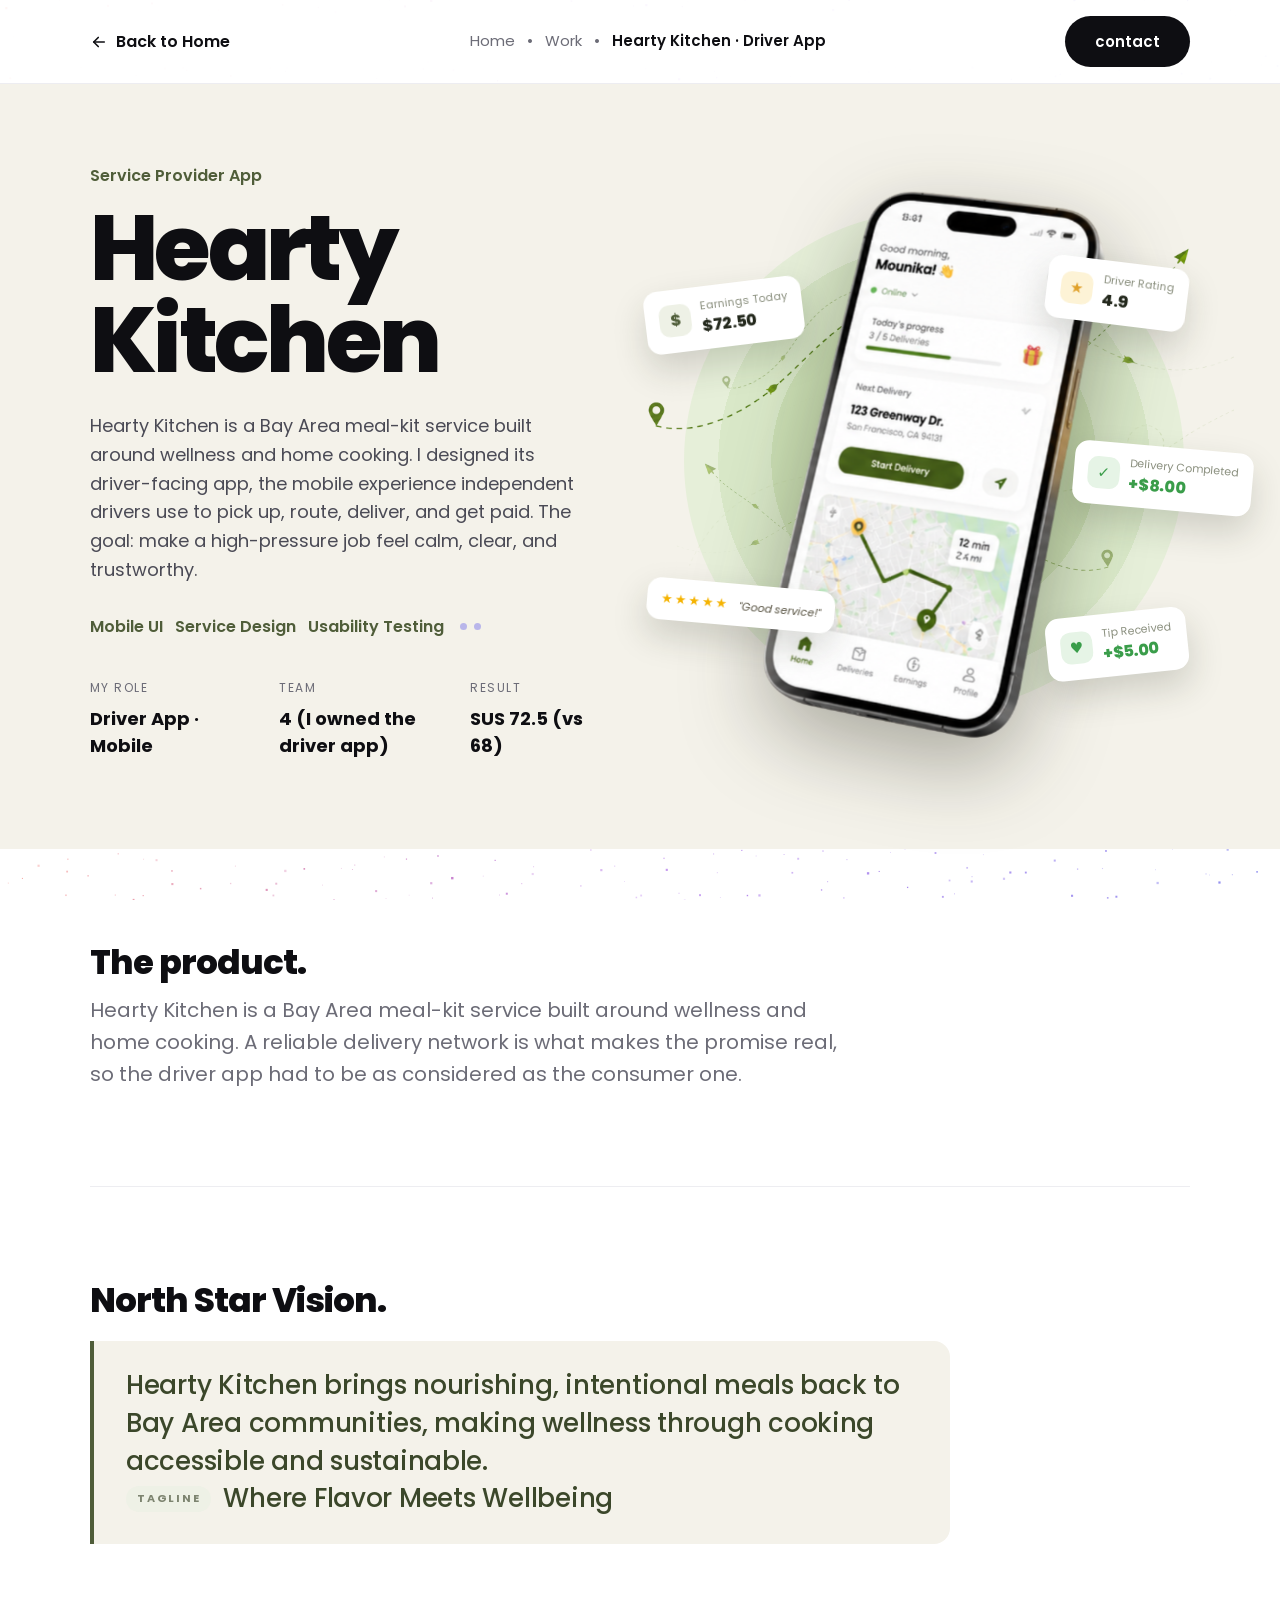
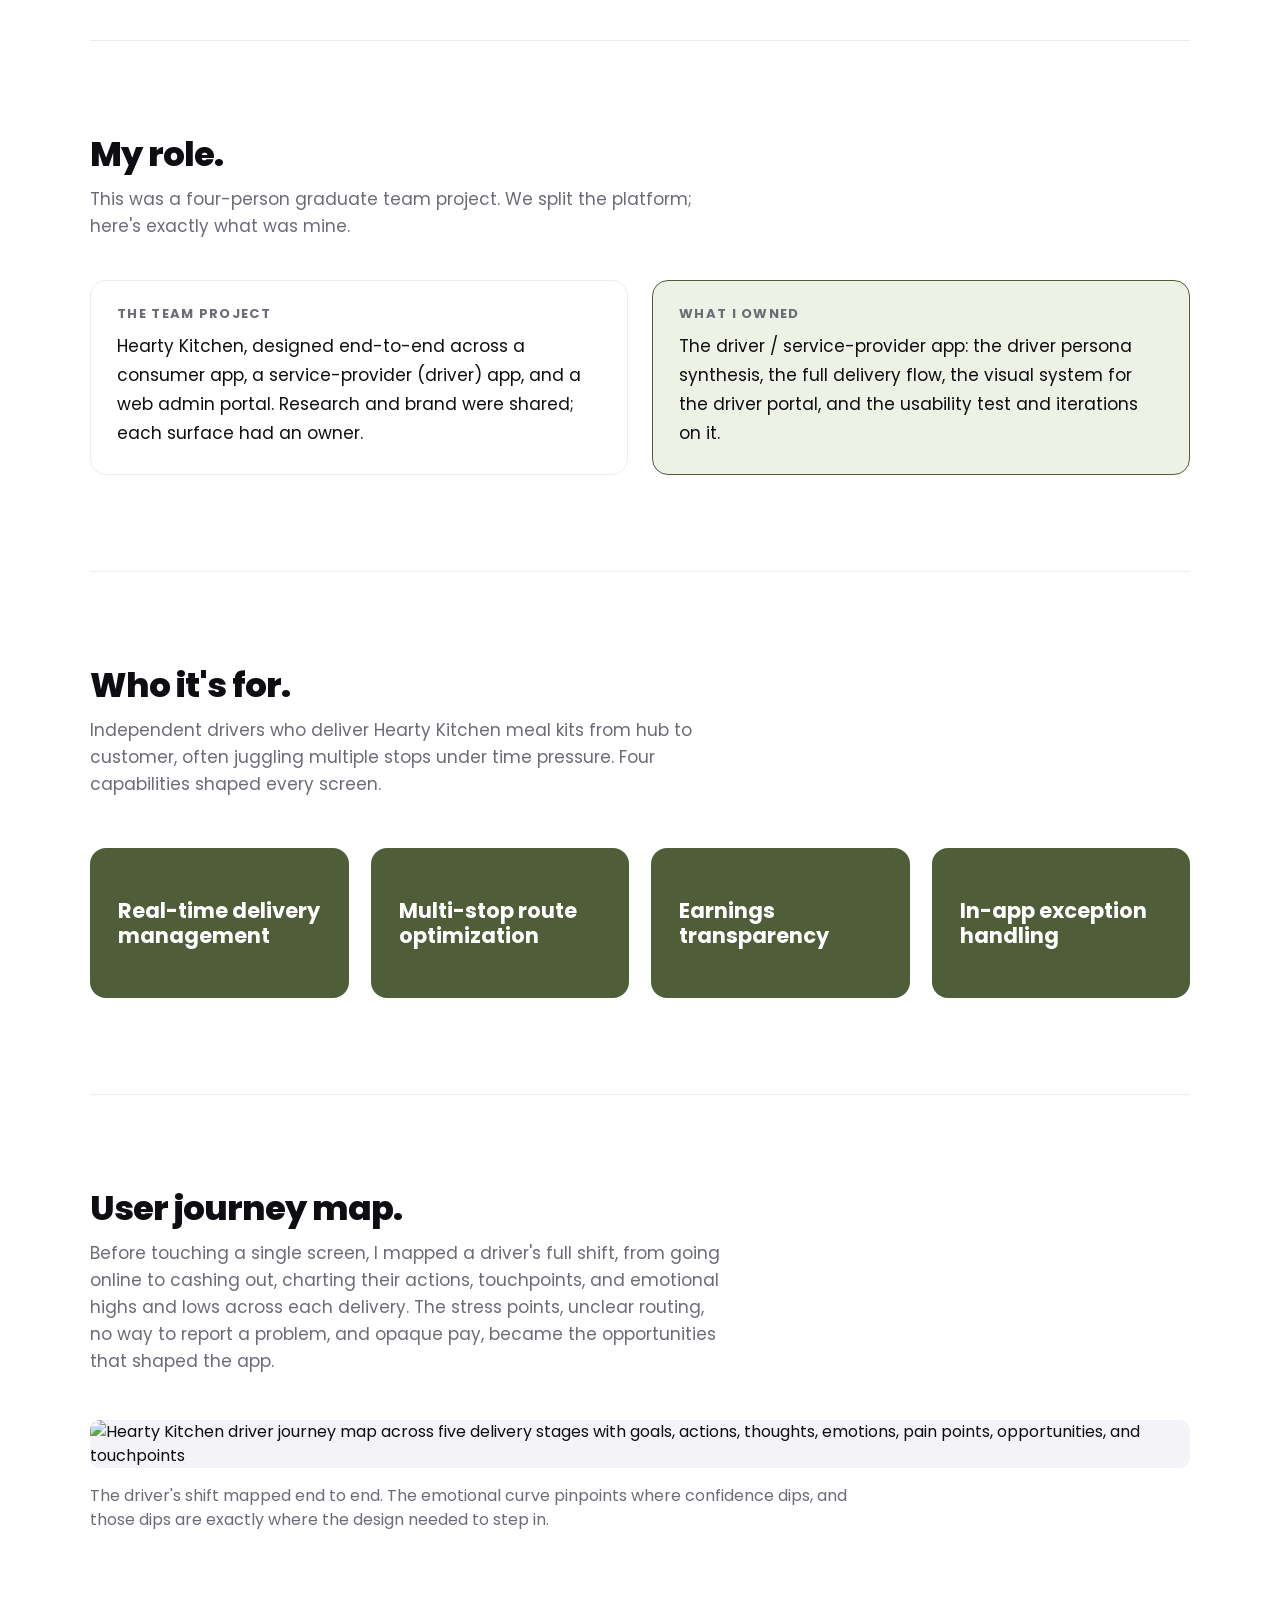
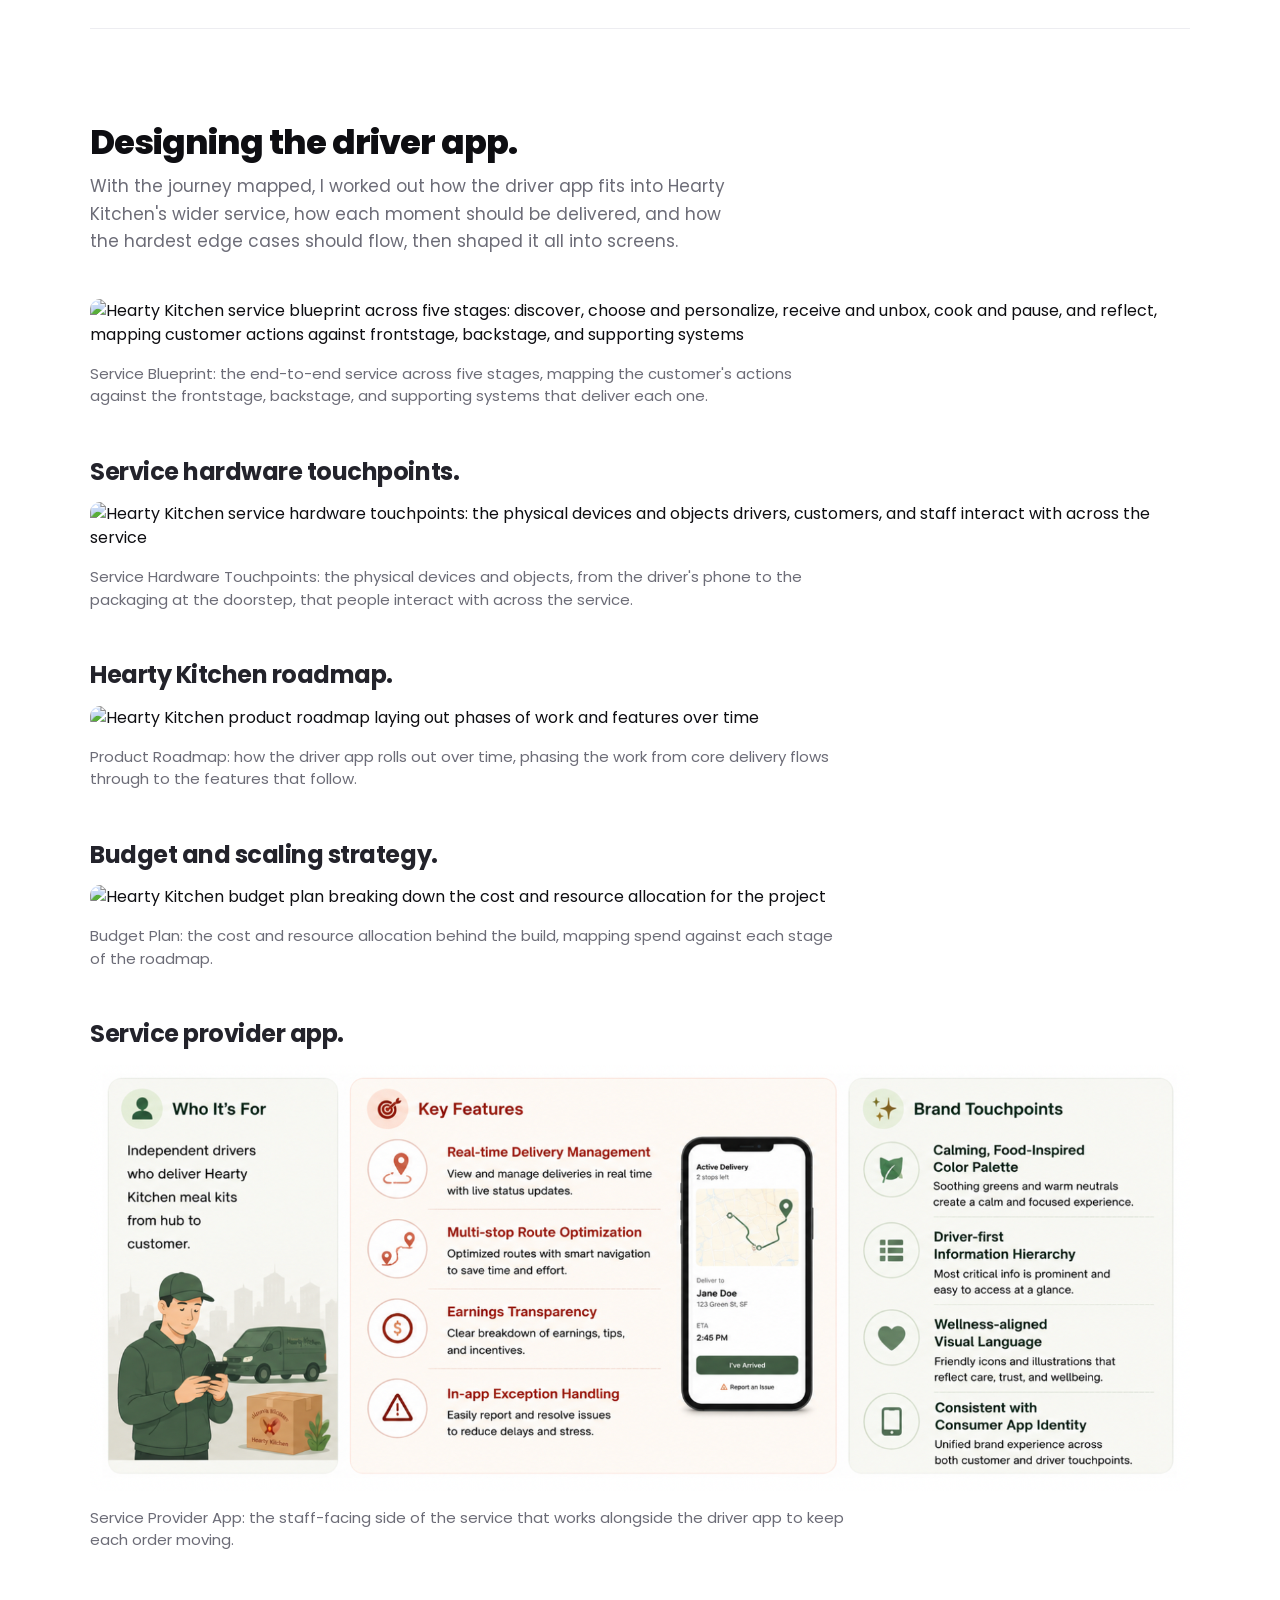
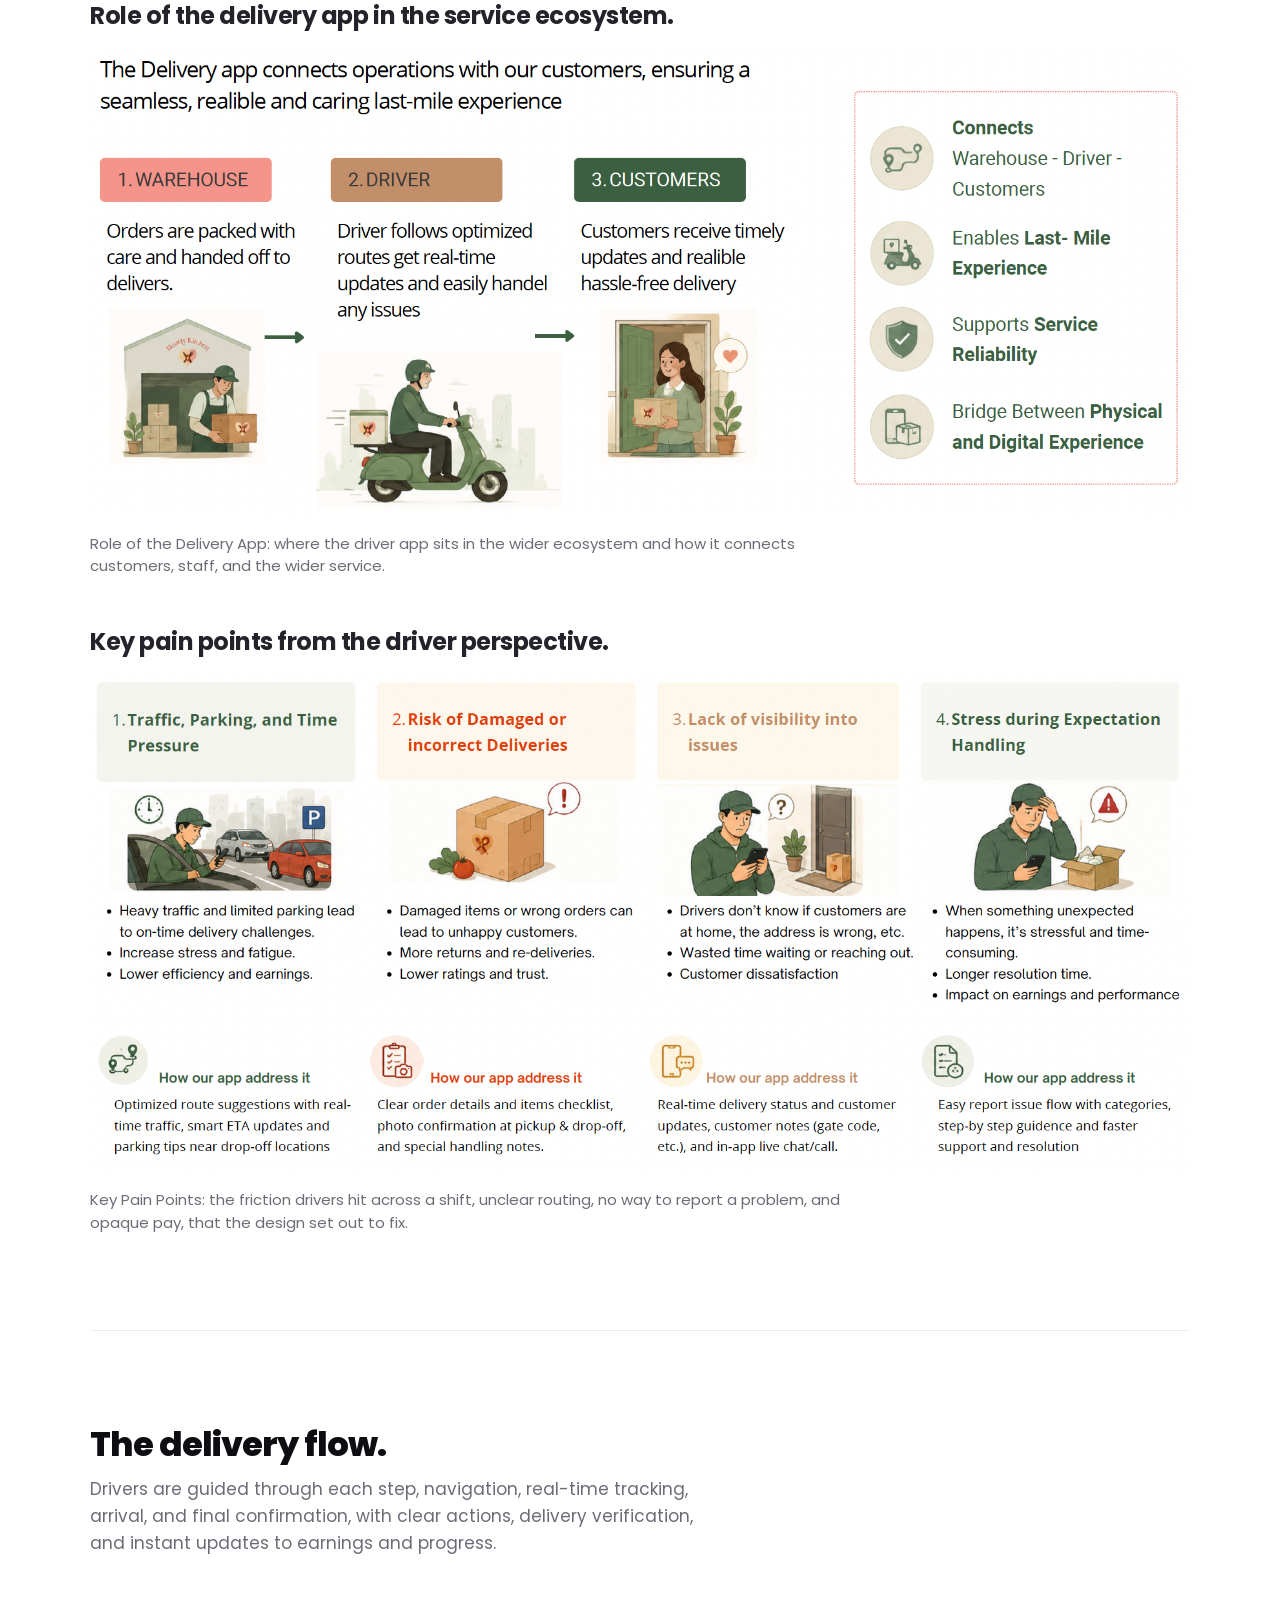
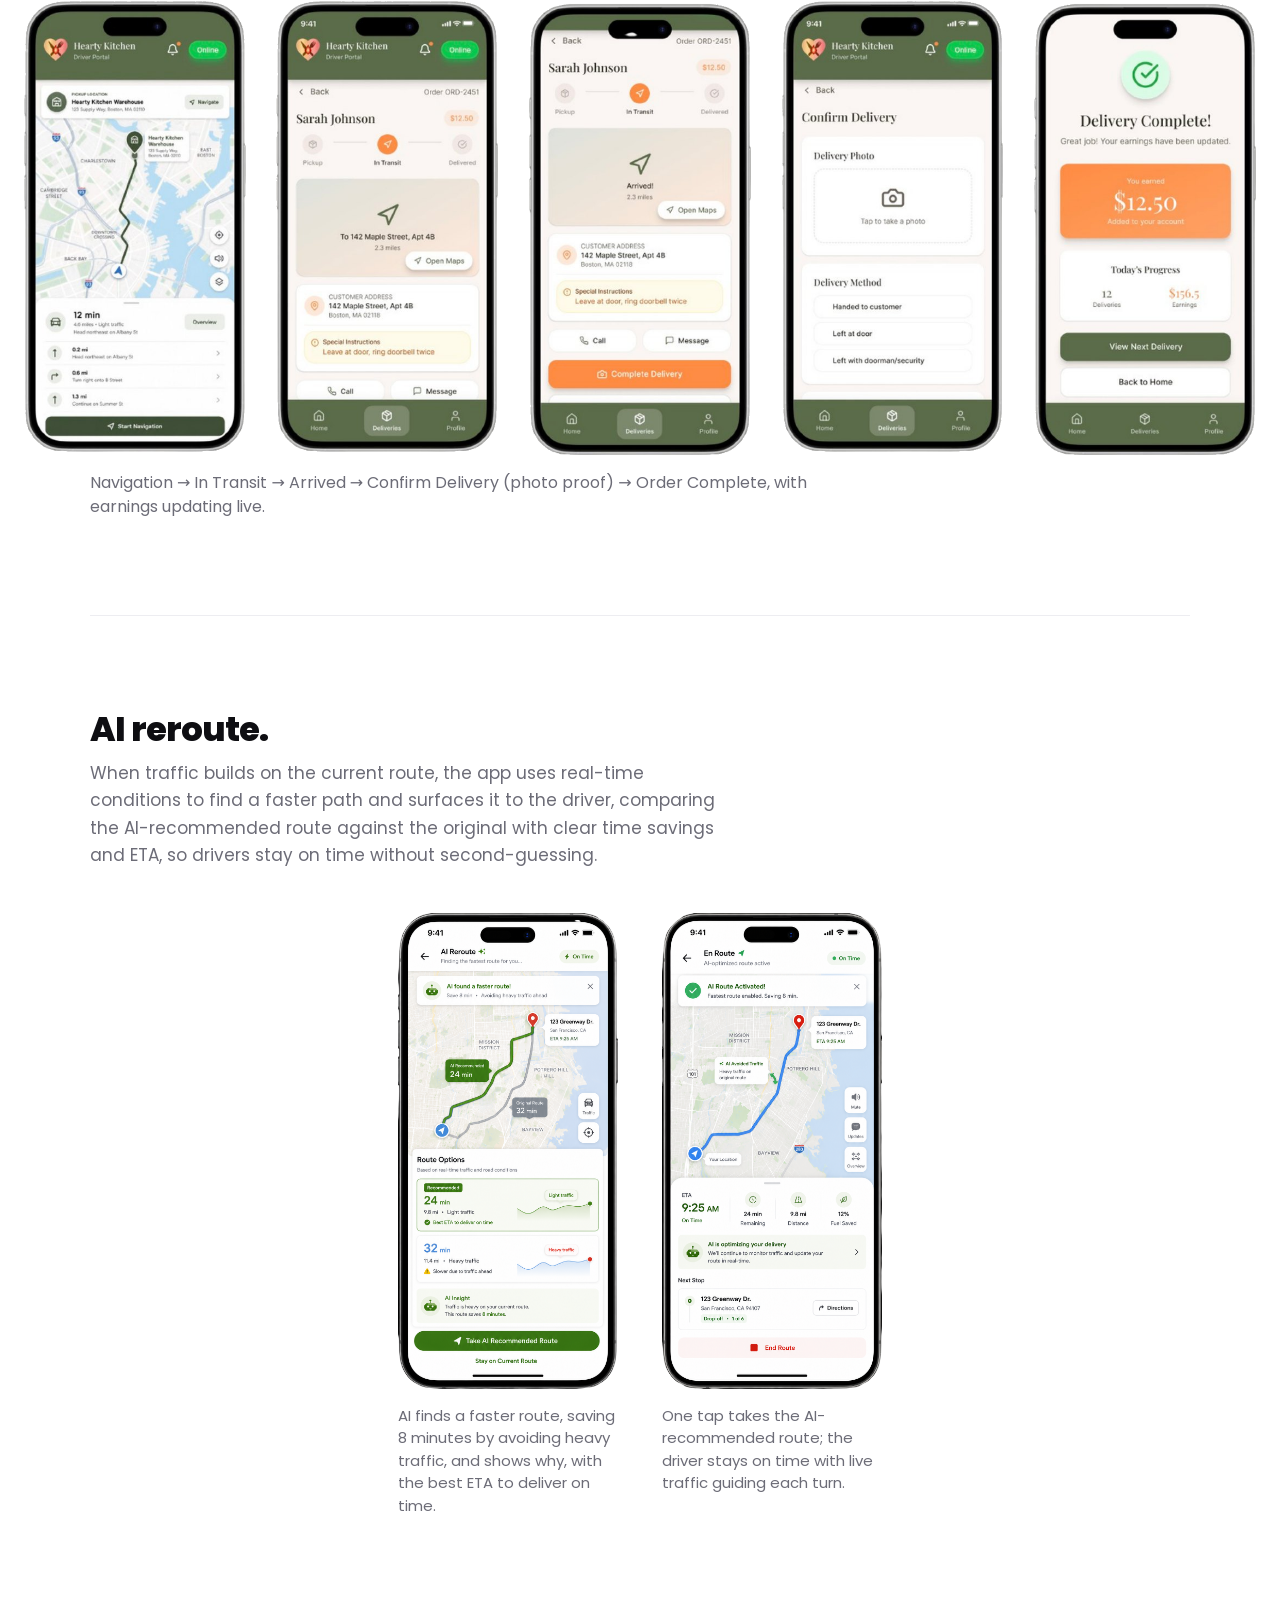
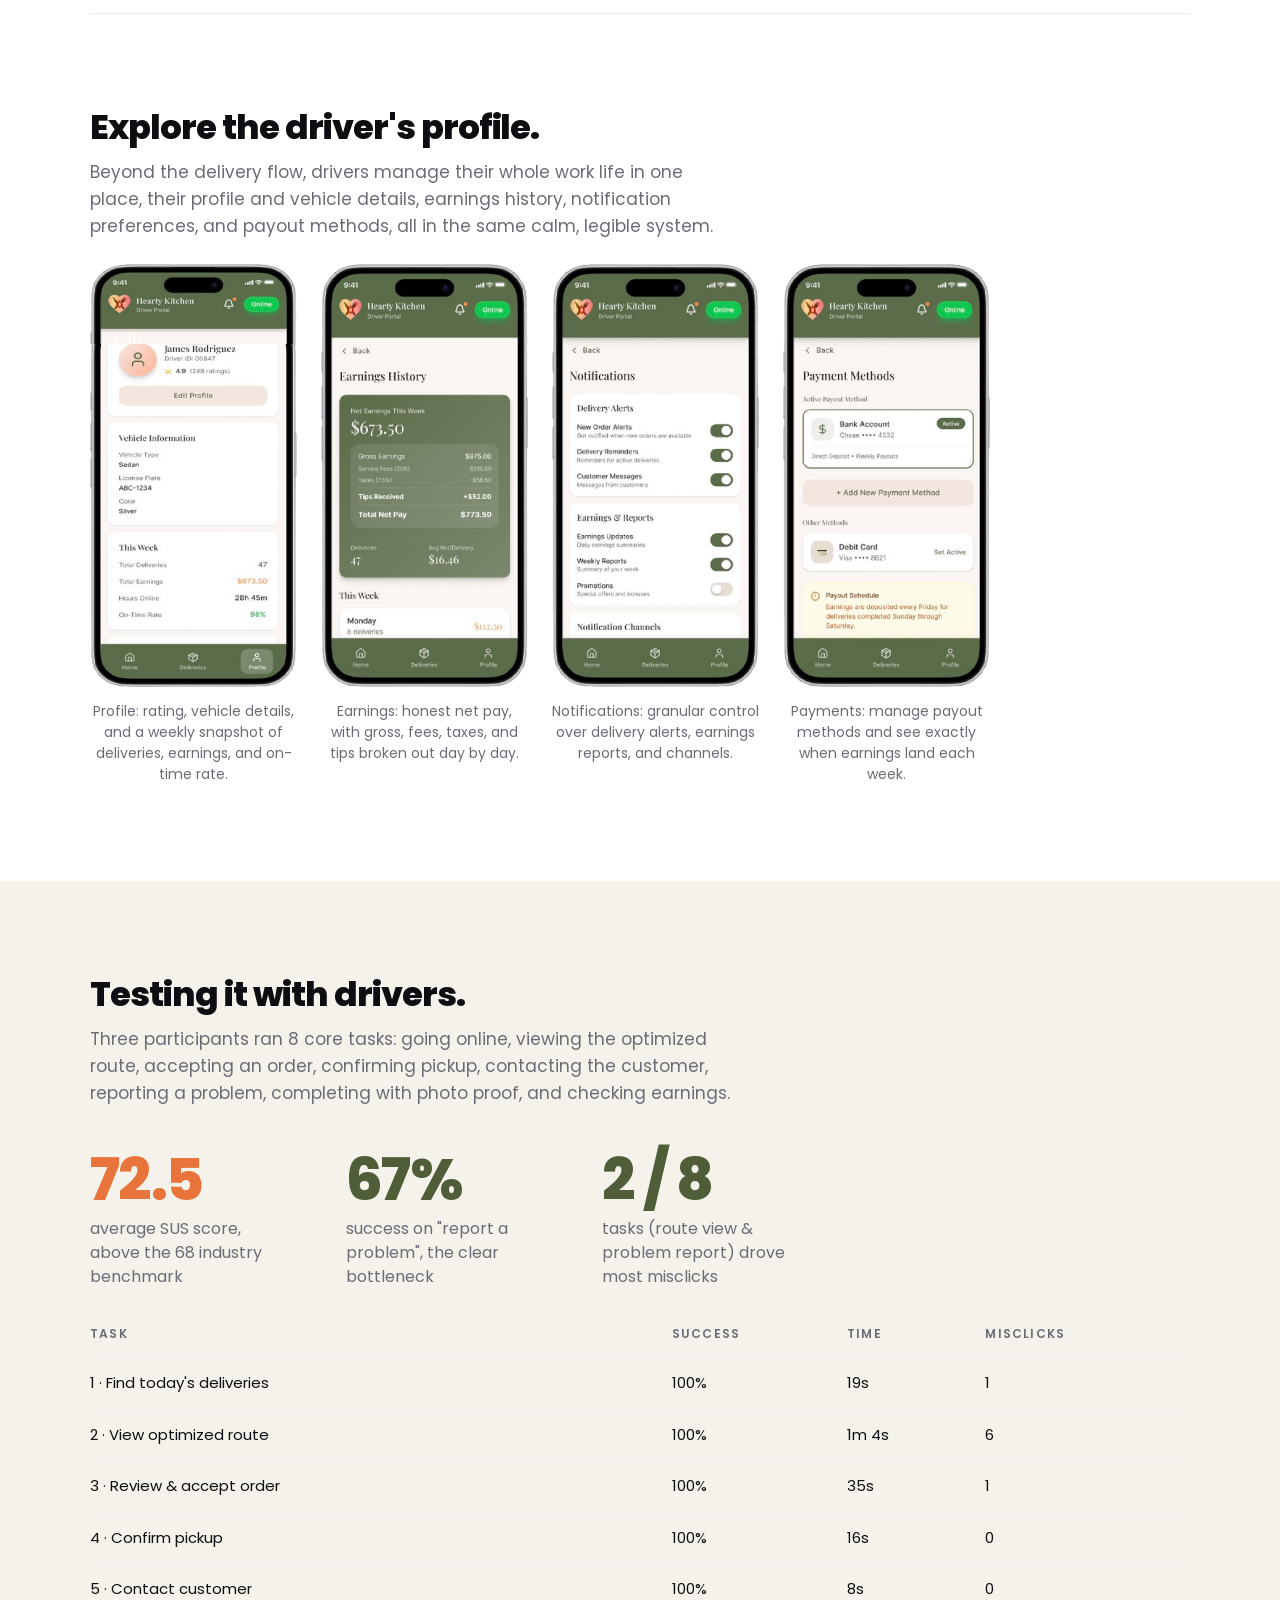
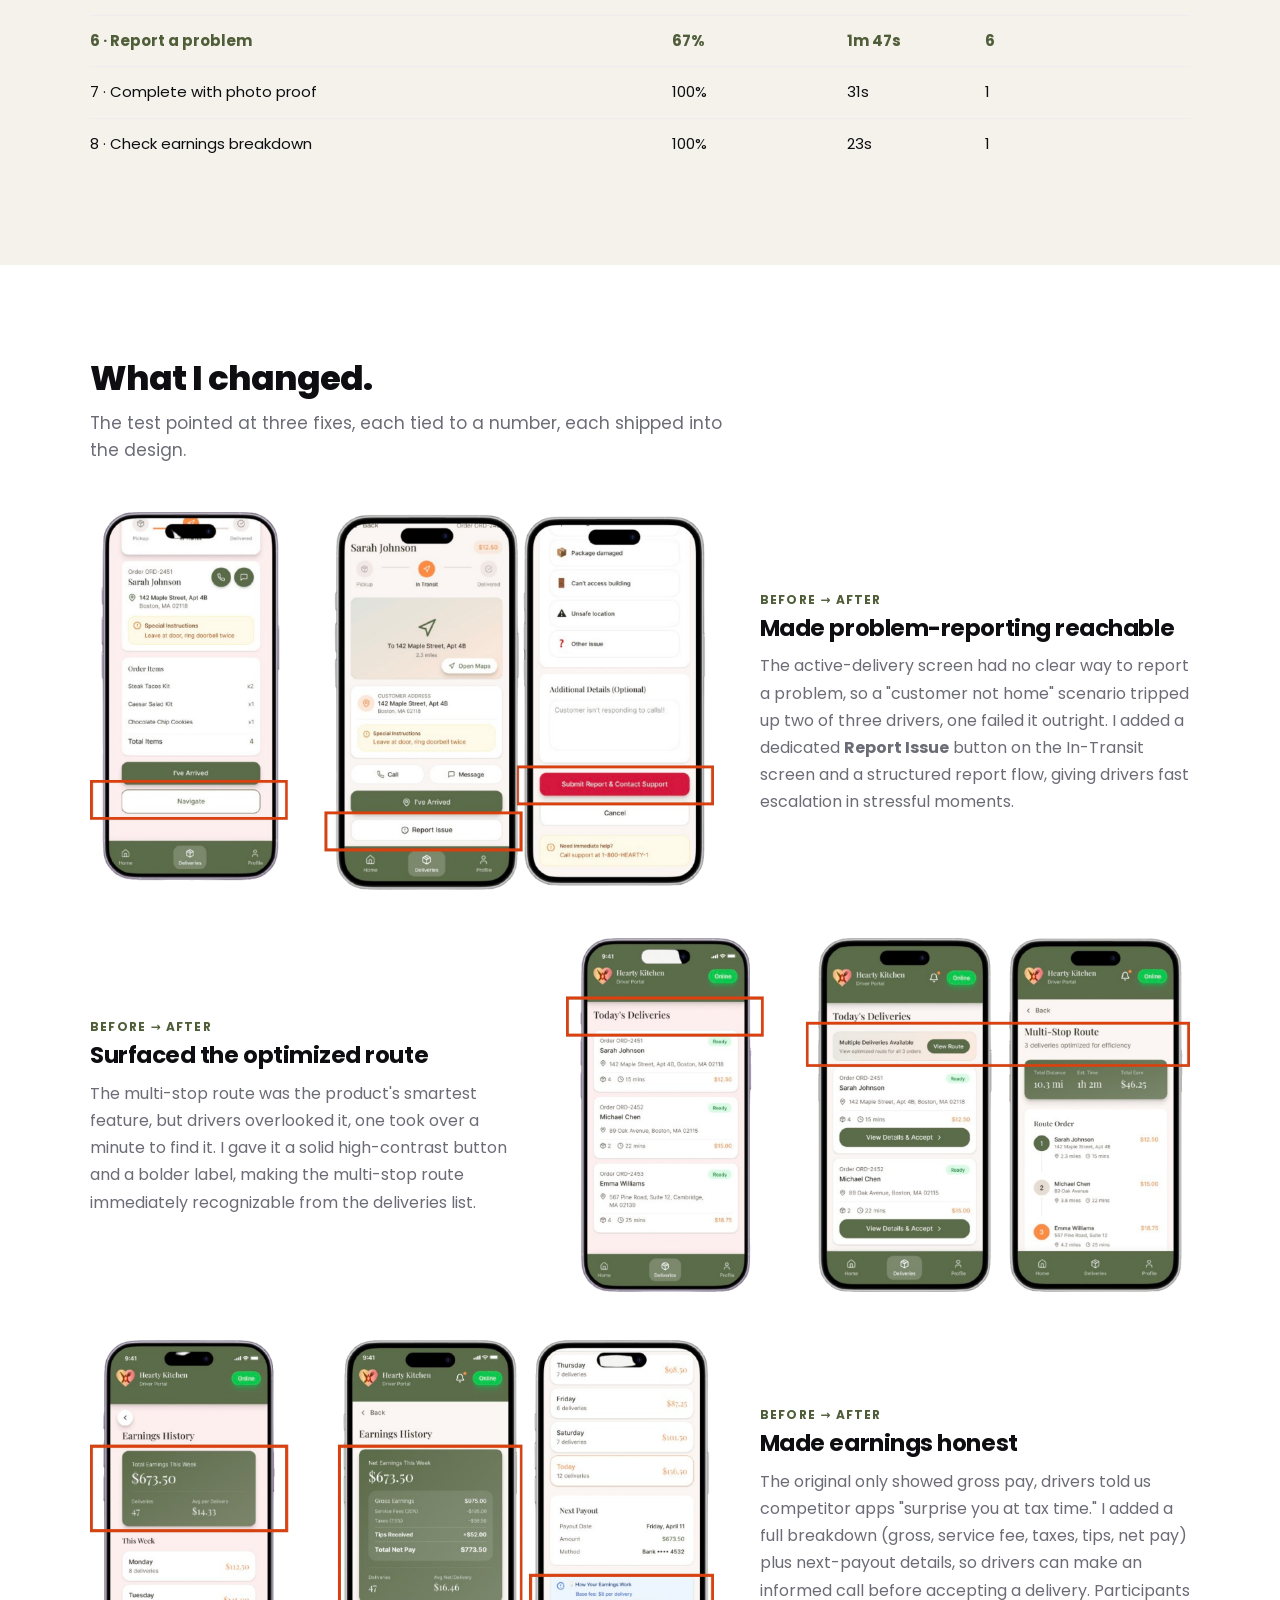
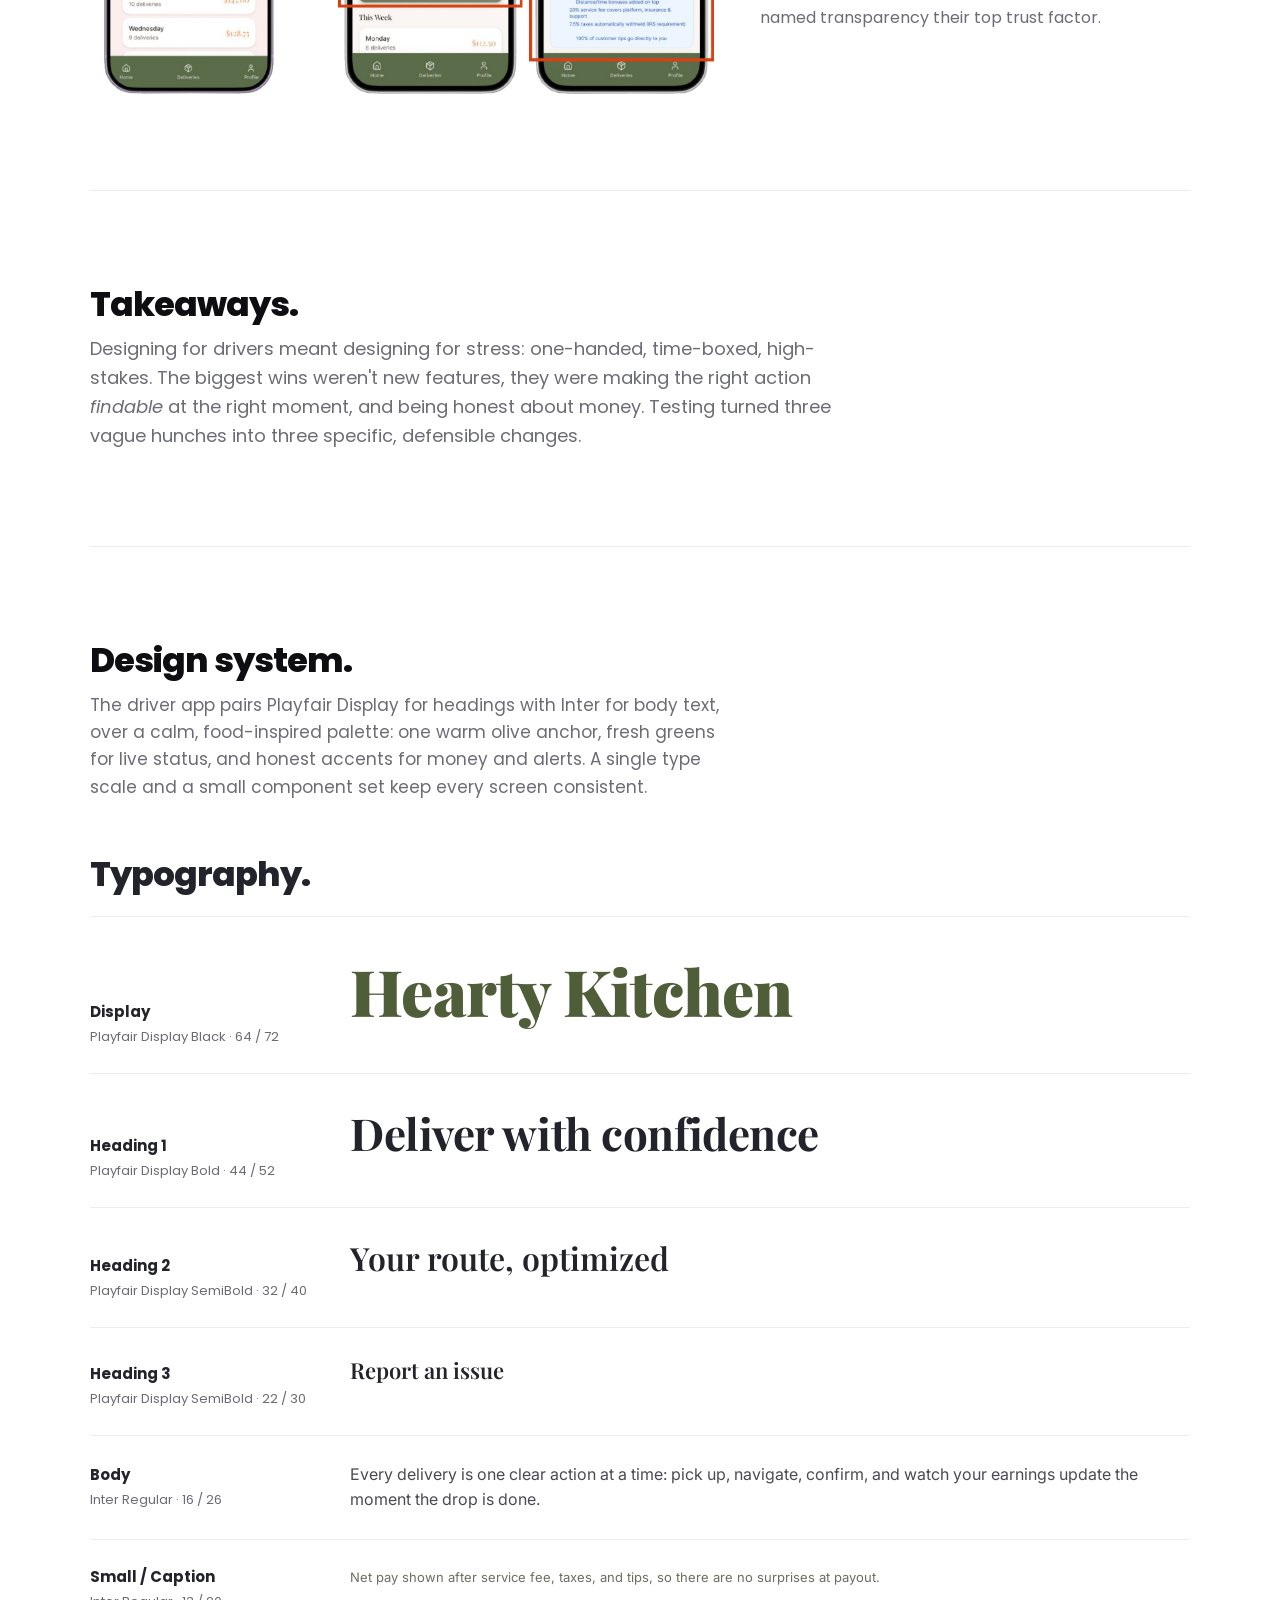
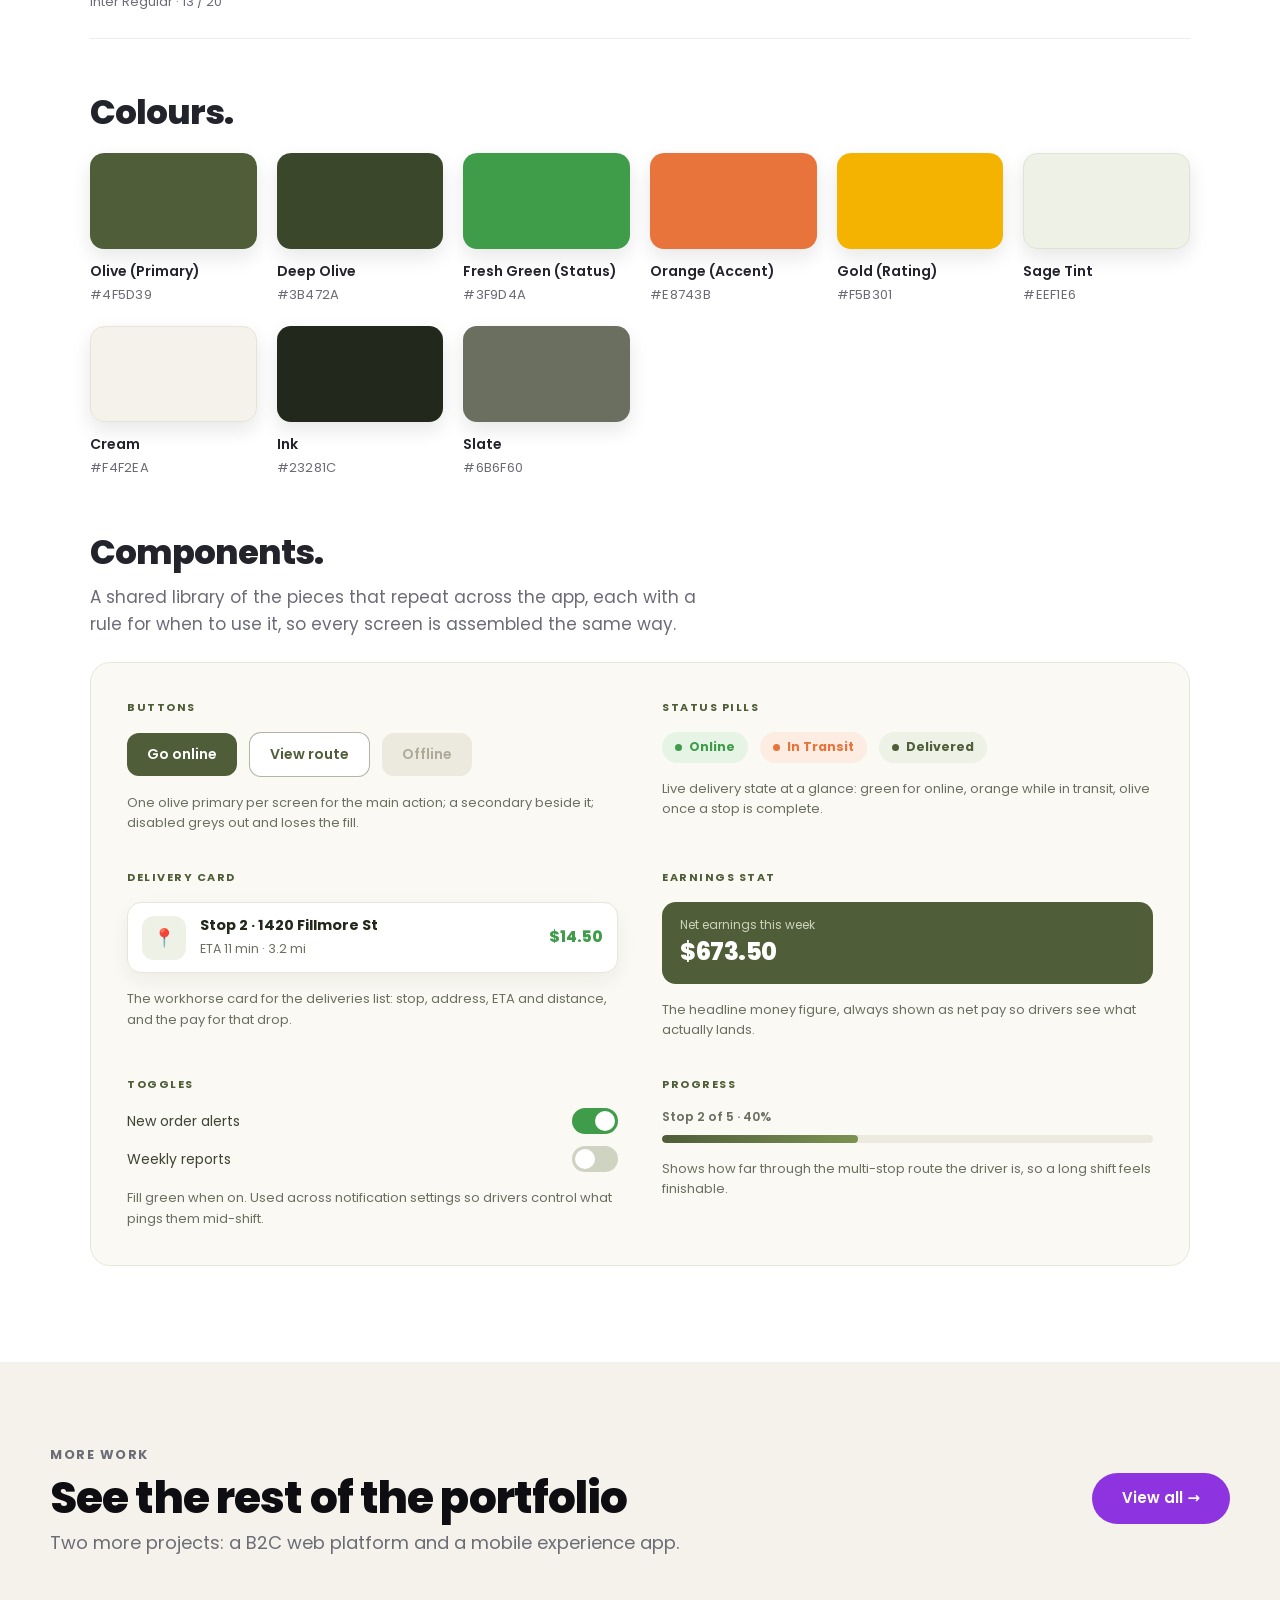
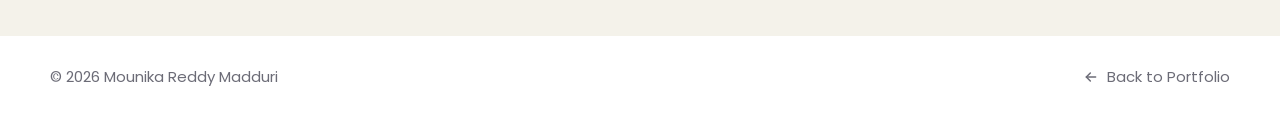
==== commit 000031b8: "Fix mobile issues across project case-study pages - Stop horizontal scroll / Safari zoom-out: html {" ====
--- a/project3.html
+++ b/project3.html
@@ -98,7 +98,16 @@
       100%    { opacity: 0; }
     }
 
-    @media (max-width: 900px) { .hk-stage { display: none; } }
+    /* On phones show a compact version of the hero animation: the phone still
+       comets in and floats with its green rings. The flying cards, route lines
+       and shock ring need desktop width, so they stay hidden here. */
+    @media (max-width: 900px) {
+      .hk-stage { display: block; width: 100%; height: 400px; margin: 24px auto 0; }
+      .hk-stage .hk-card { display: none; }
+      .hk-route, .hk-shock { display: none; }
+      .hk-blob { width: 330px; height: 330px; }
+      .hk-phone-img { width: 225px; }
+    }
     @media (prefers-reduced-motion: reduce) {
       .hk-phone, .hk-phone-img, .hk-card, .hk-card-in, .hk-blob, .hk-route, .hk-shock { animation: none; }
       .hk-shock { display: none; }
@@ -139,7 +148,7 @@
     .hk-flow-fig img { background: none; border-radius: 0; width: 112%; max-width: 112%; margin-left: -6%; }
     @media (max-width: 760px) { .hk-flow-fig img { width: 100%; max-width: 100%; margin-left: 0; } }
     /* AI reroute: two portrait phone screens, same size as the delivery-flow phones */
-    .hk-ai-row { display: flex; flex-wrap: wrap; gap: 44px; margin-top: 44px; }
+    .hk-ai-row { display: flex; flex-wrap: wrap; justify-content: center; gap: 44px; margin-top: 44px; }
     .hk-ai-row figure { margin: 0; width: 220px; max-width: 100%; }
     .hk-ai-row img { width: 100%; display: block; border-radius: 10px; }
     .hk-ai-row figcaption { margin-top: 16px; color: var(--muted); font-size: 15px; line-height: 1.5; }
@@ -440,7 +449,7 @@
 
   <!-- ===================== USABILITY TEST ===================== -->
   <section class="pc-hero-wrap">
-    <div class="pc" style="padding:96px 0">
+    <div class="pc" style="padding:96px var(--pad)">
       <h2 class="pc-h2">Testing it with drivers.</h2>
       <p class="pc-sub">Three participants ran 8 core tasks: going online, viewing the optimized route, accepting an order, confirming pickup, contacting the customer, reporting a problem, completing with photo proof, and checking earnings.</p>
       <div class="pc-statbig">
--- a/styles.css
+++ b/styles.css
@@ -191,8 +191,14 @@
 @keyframes t2travelL { 0% { opacity: 0; transform: translateX(0) scale(.55); } 14% { opacity: 1; } 75% { opacity: 1; transform: translateX(400px) scale(1); } 100% { opacity: 0; transform: translateX(400px) scale(.4); } }
 @keyframes t2travelR { 0% { opacity: 0; transform: translateX(0) scale(.55); } 14% { opacity: 1; } 75% { opacity: 1; transform: translateX(-400px) scale(1); } 100% { opacity: 0; transform: translateX(-400px) scale(.4); } }
 
-@media (max-width: 980px) { .trio2-stage { transform: scale(.72); } }
-@media (max-width: 680px) { .trio2-stage { transform: scale(.46); } }
+/* The stage keeps its intrinsic 920px coordinate system (flex:none + max-width:none)
+   so the circles/line stay correctly spaced; transform:scale then shrinks it to fit.
+   Without flex:none the flex item shrinks to the viewport while its children keep
+   920px coordinates, throwing the right circle off-screen. .trio2 (overflow:hidden)
+   clips the scaled-down stage, so no horizontal scroll. */
+@media (max-width: 980px) { .trio2-stage { flex: none; max-width: none; transform: scale(.72); } }
+@media (max-width: 680px) { .trio2-stage { transform: scale(.5); } }
+@media (max-width: 520px) { .trio2-stage { transform: scale(.4); } }
 @media (prefers-reduced-motion: reduce) {
   .trio2 .t2-dot { display: none; }
   .trio2.play .t2-circle { animation: none; transform: scale(1); opacity: 1; }
@@ -372,9 +378,13 @@
 .card-shot { position: relative; margin-top: auto; height: 360px; width: 100%; margin-inline: auto; background: rgba(255,255,255,.16); border-radius: 16px 16px 0 0; display: grid; place-items: center; overflow: hidden; }
 .card-shot span { font-size: 14px; opacity: .85; }
 .card-shot:has(img) { background: transparent; margin-inline: -28px; width: calc(100% + 56px); }
-.card-shot img { position: absolute; right: 0; bottom: 0; width: 132%; max-width: none; height: auto; object-fit: contain; object-position: right bottom; display: block; }
-.card-blue .card-shot img { right: 8%; }
-.card-purple .card-shot img { width: 70%; height: auto; right: auto; left: 50%; top: 34px; bottom: auto; transform: translateX(-50%); object-fit: cover; object-position: top center; max-height: none; }
+/* Show the whole mockup, centred at the bottom of the card (was a 132% "peek"
+   crop that chopped the mockup on one side). Applies at all widths. */
+.card-shot img { position: absolute; left: 50%; right: auto; bottom: 0; transform: translateX(-50%); width: 100%; max-width: none; height: auto; object-fit: contain; object-position: center bottom; display: block; }
+.card-blue .card-shot img { right: auto; }
+/* the purple mockup is a tall portrait phone — size it by height so the whole
+   phone fits (sizing by width would make it taller than the card and clip the top) */
+.card-purple .card-shot img { width: auto; height: 100%; right: auto; left: 50%; top: auto; bottom: 0; transform: translateX(-50%); object-fit: contain; object-position: center bottom; max-height: none; }
 
 /* ===================== STATS / MAP ===================== */
 .stats { max-width: var(--maxw); margin: 140px auto 0; text-align: center; }
@@ -497,6 +507,11 @@
   .footer-bottom { grid-template-columns: 1fr; }
   .map-pins { gap: 60px; }
   .testi { padding: 44px 24px; }
+  /* fly-orb delight layers are desktop-only: they animate across the full page
+     width and cause phantom horizontal scroll on phones. Hiding them is safe —
+     the colour reveals (card fill, dot lighting, trio play, CTA gradient) are
+     driven by scroll progress in JS, not by the orbs. */
+  .flyorbs, .flyorbs2, .flyorbs3, .flyorbs4, .flyorbs5, .flyorbs6 { display: none; }
 }
 @media (max-width: 560px) {
   .footer-cols { grid-template-columns: 1fr 1fr; }
--- a/project.css
+++ b/project.css
@@ -1,5 +1,11 @@
 /* ===================== PROJECT CASE-STUDY PAGE ===================== */
 :root { --ind: #4F46E5; --ind-soft: #ECECF8; --pc-lav: #edecf8; }
+
+/* Contain any stray-wide element (carousels, mockups, decorative paw prints) so
+   the page never scrolls sideways — on phones an unclipped overflow makes Safari
+   shrink the whole page into a narrow column. `clip` doesn't create a scroll
+   container, so the sticky nav is unaffected. */
+html { overflow-x: clip; }
 
 .pc-nav { position: sticky; top: 0; z-index: 60; background: rgba(255, 255, 255, .82); -webkit-backdrop-filter: blur(14px); backdrop-filter: blur(14px); border-bottom: 1px solid var(--line); }
 .pc-nav-inner { max-width: var(--maxw); margin: 0 auto; padding: 16px var(--pad); display: flex; align-items: center; justify-content: space-between; gap: 20px; }
@@ -348,6 +354,11 @@
 /* ===================== SMALL PHONES (case-study pages, all sizes) ===================== */
 @media (max-width: 600px) {
   :root { --pad: 16px; }
+  /* nav: drop the middle breadcrumb and keep Back + Contact on one tidy row
+     (otherwise "Back to Home" wraps to 3 lines and the Contact button is cut off) */
+  .pc-crumb { display: none; }
+  .pc-back { white-space: nowrap; }
+  .pc-nav-inner { gap: 12px; }
   .pc-sec { padding: 60px 0; }
   .pc-hero { padding: 56px var(--pad) 60px; gap: 34px; }
   .pc-title { font-size: clamp(40px, 15vw, 68px); }
@@ -367,6 +378,15 @@
   .pc-fig img, .hk-design-row img, .hk-ai-row img, .hk-screens img { max-width: 100%; height: auto; }
   .hk-flow-fig img { width: 100%; max-width: 100%; margin-left: 0; }
   .hk-screens { grid-template-columns: 1fr 1fr; }
+  /* show framed screenshots full width (were shrunk to ~210px by the desktop
+     `calc(100% - 180px)` rule) */
+  .pc-browser.sm { max-width: 100%; }
+  /* carousel: show the whole screenshot instead of a cropped fixed-height band */
+  .pc-car-slide .pc-browser img { height: auto; }
+  /* Next-project footer: stack it so the "View Project" button sits below the
+     title/body on its own line instead of being squeezed on the right */
+  .pc-next { flex-direction: column; align-items: flex-start; gap: 22px; }
+  .pc-next .btn-pill { white-space: nowrap; }
 }
 @media (max-width: 400px) {
   .hk-screens { grid-template-columns: 1fr; max-width: 220px; margin-inline: auto; }
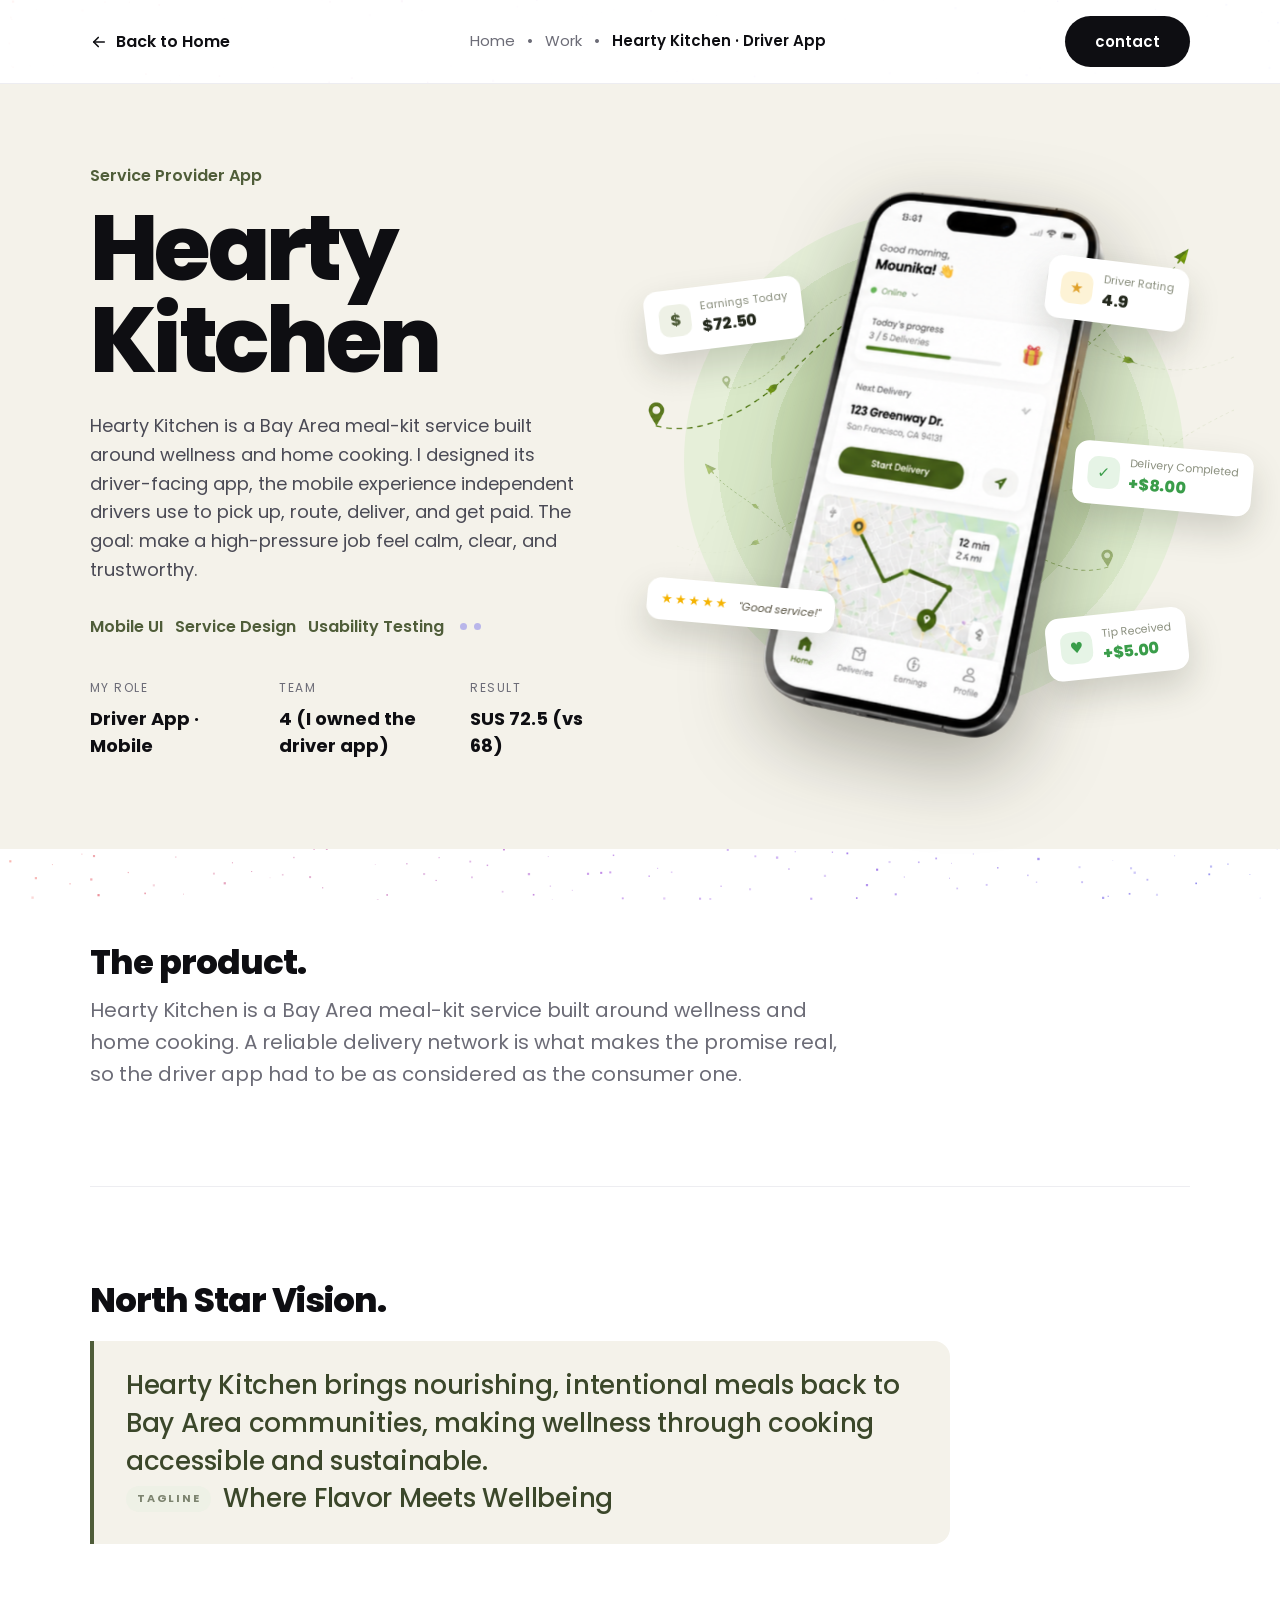
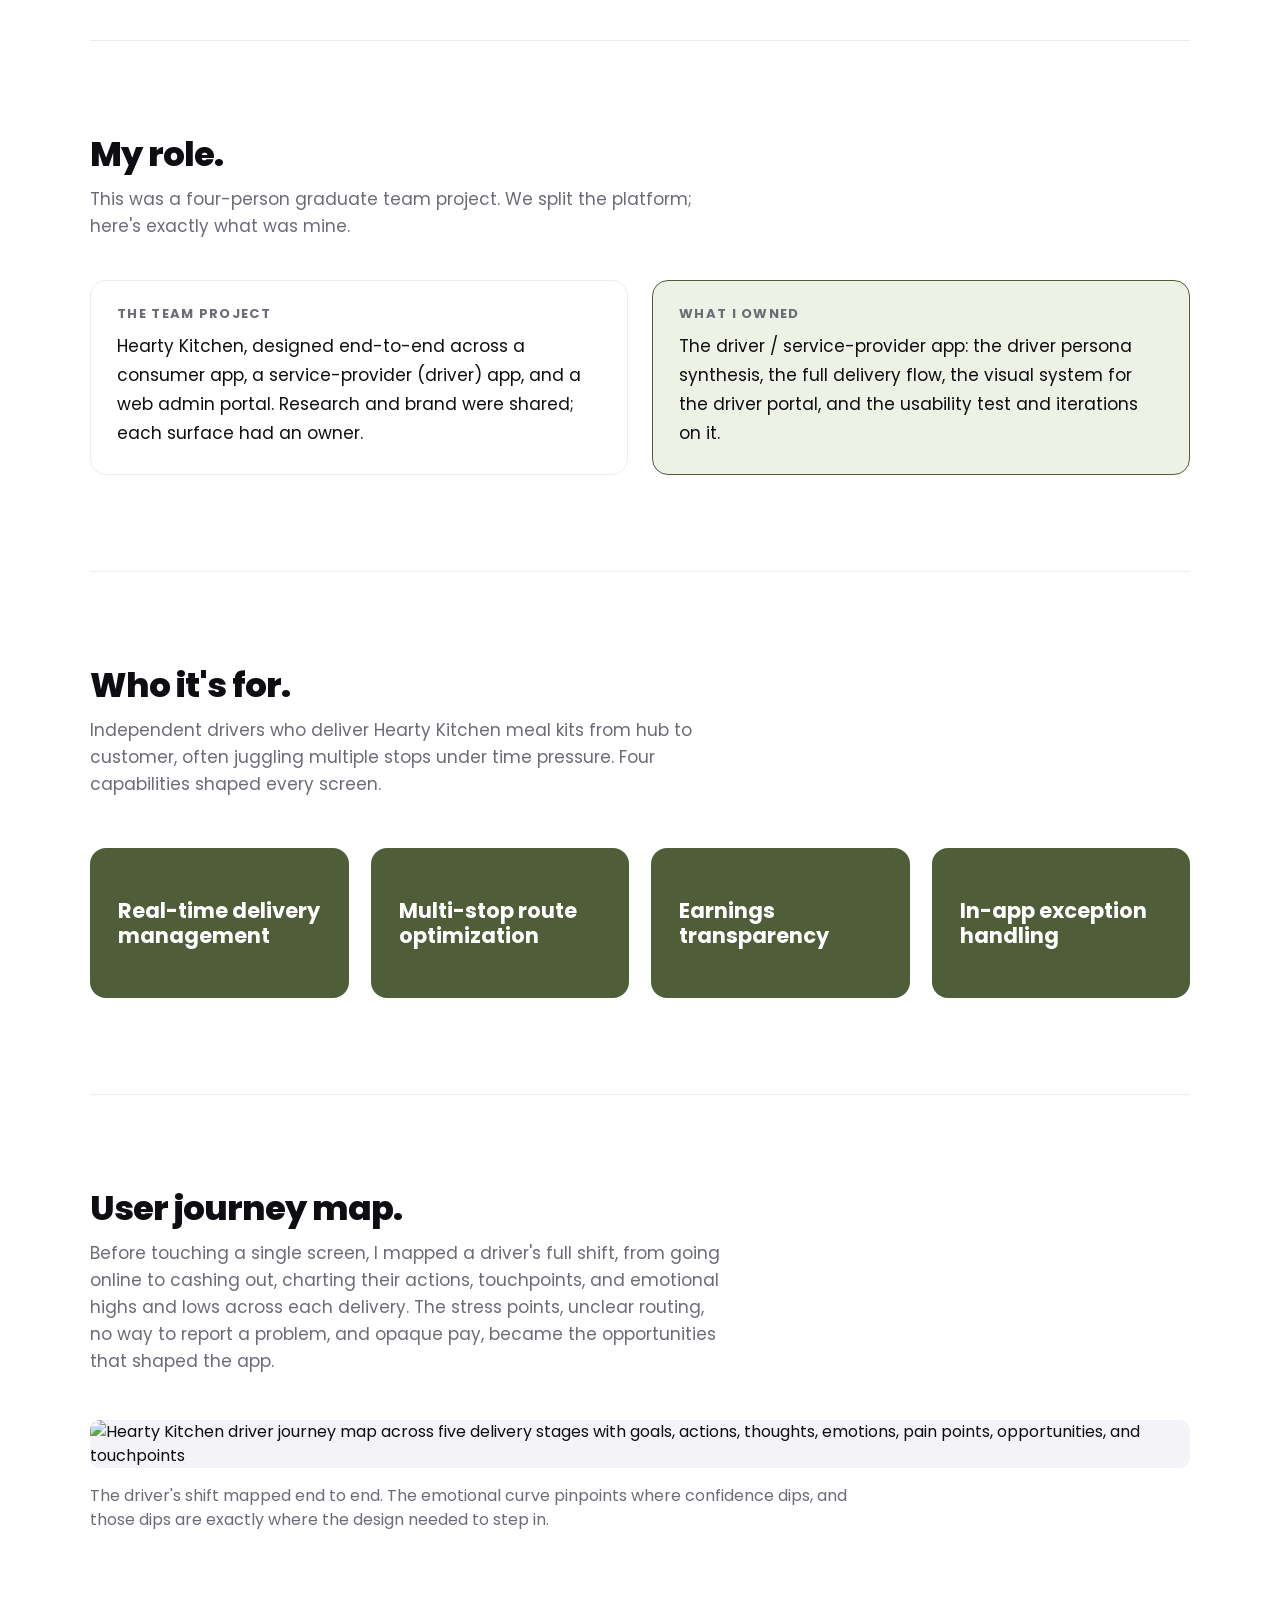
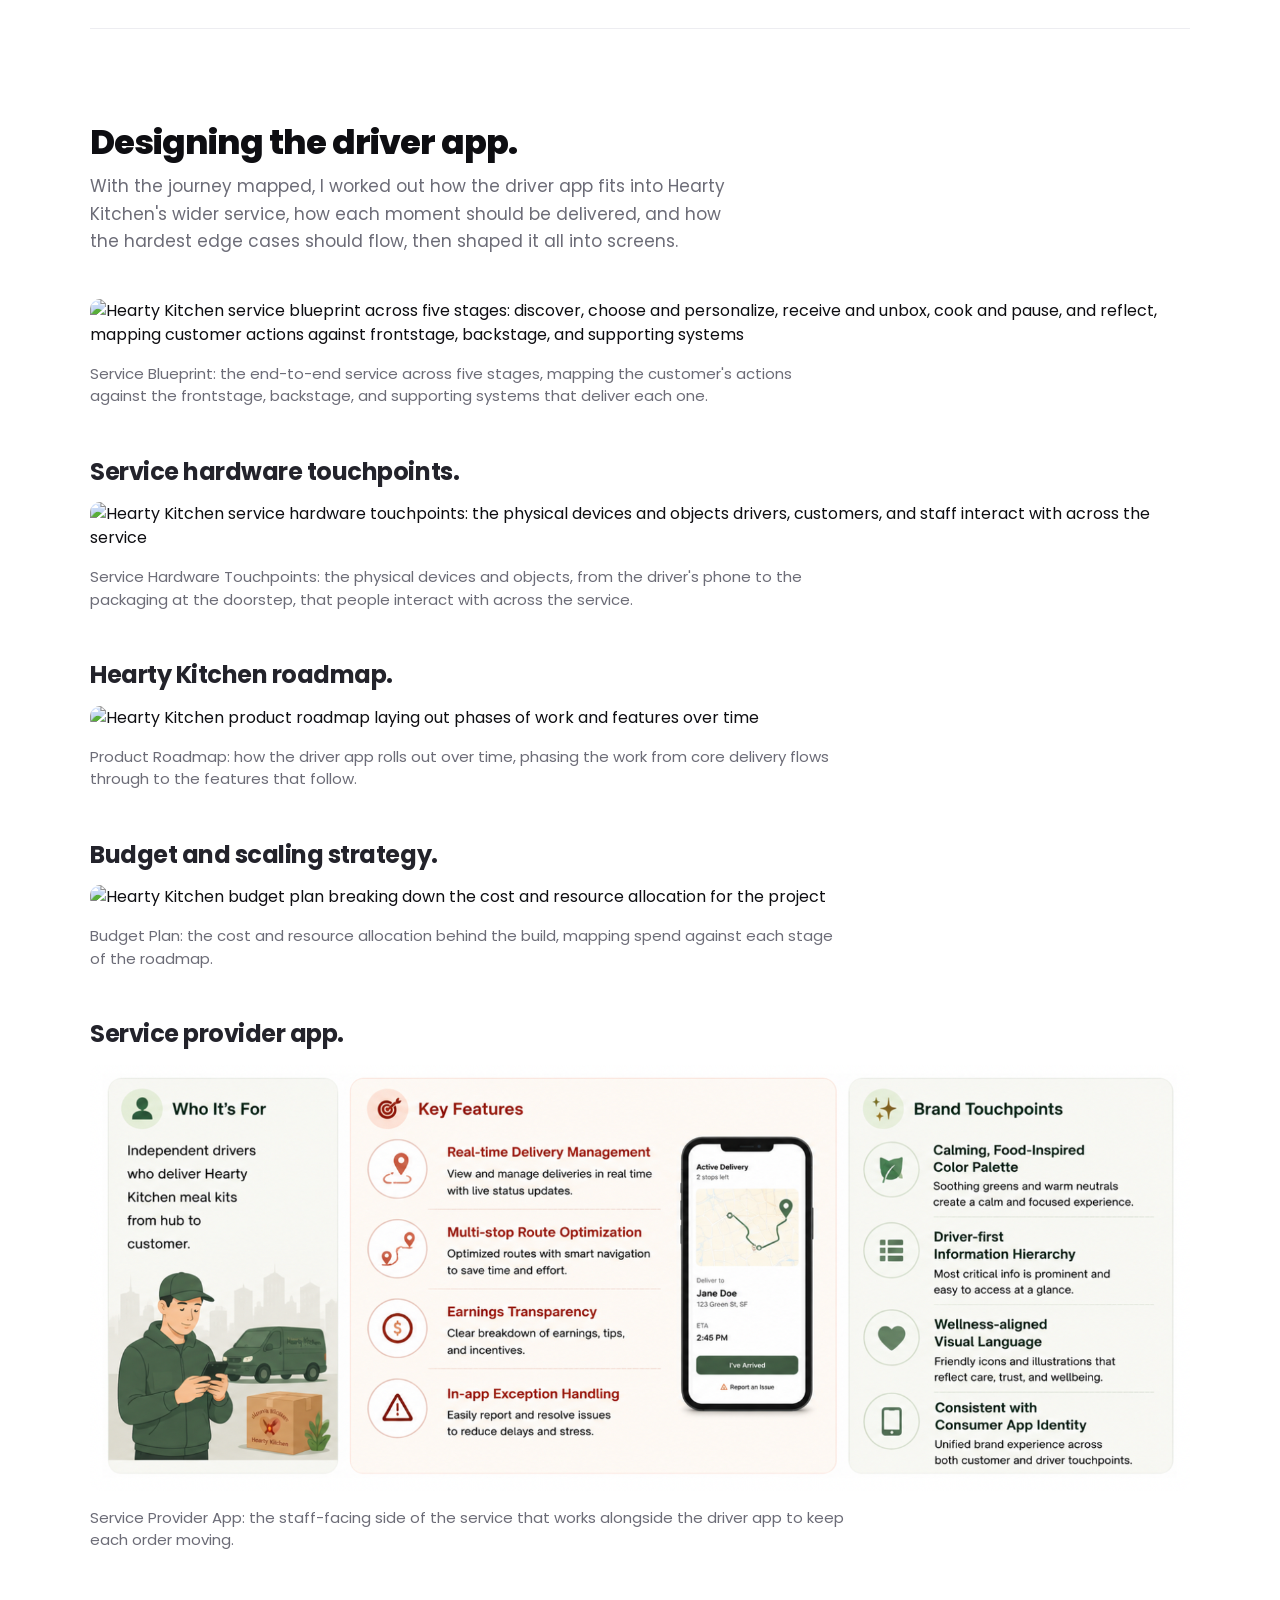
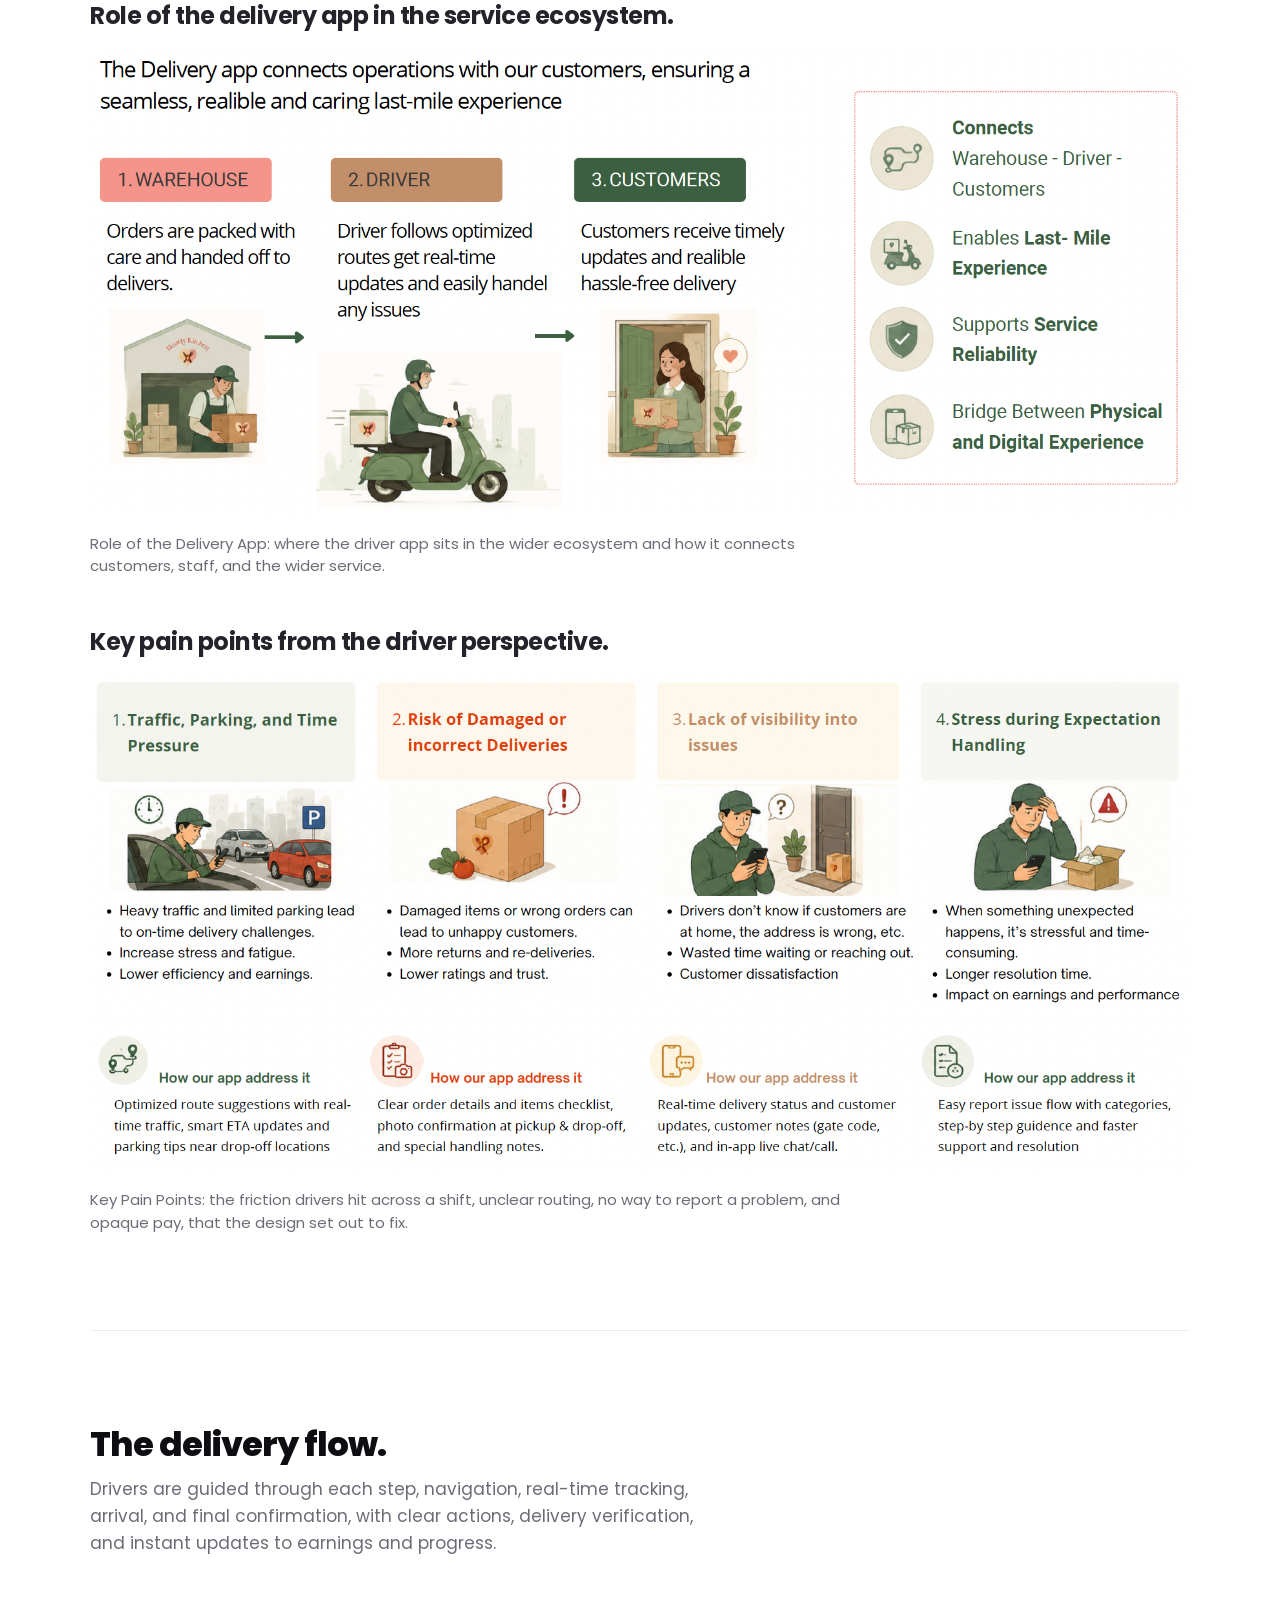
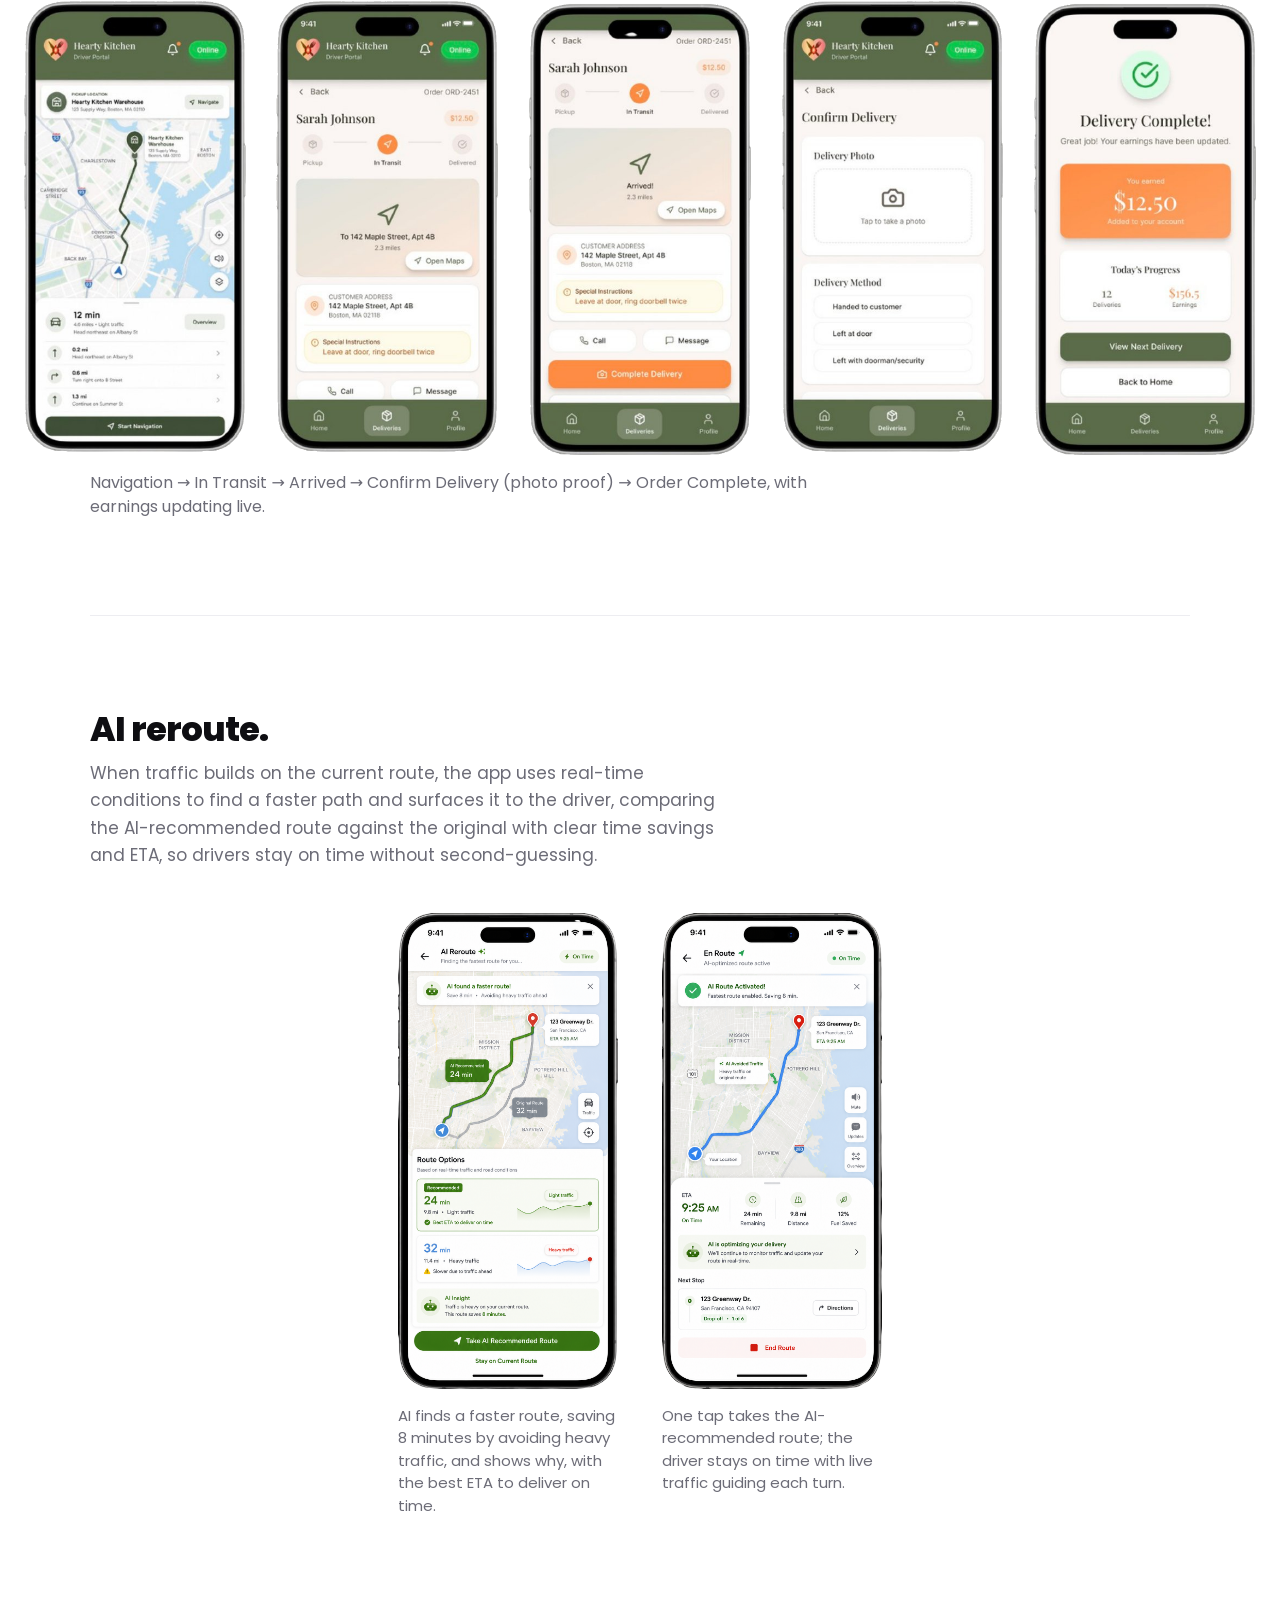
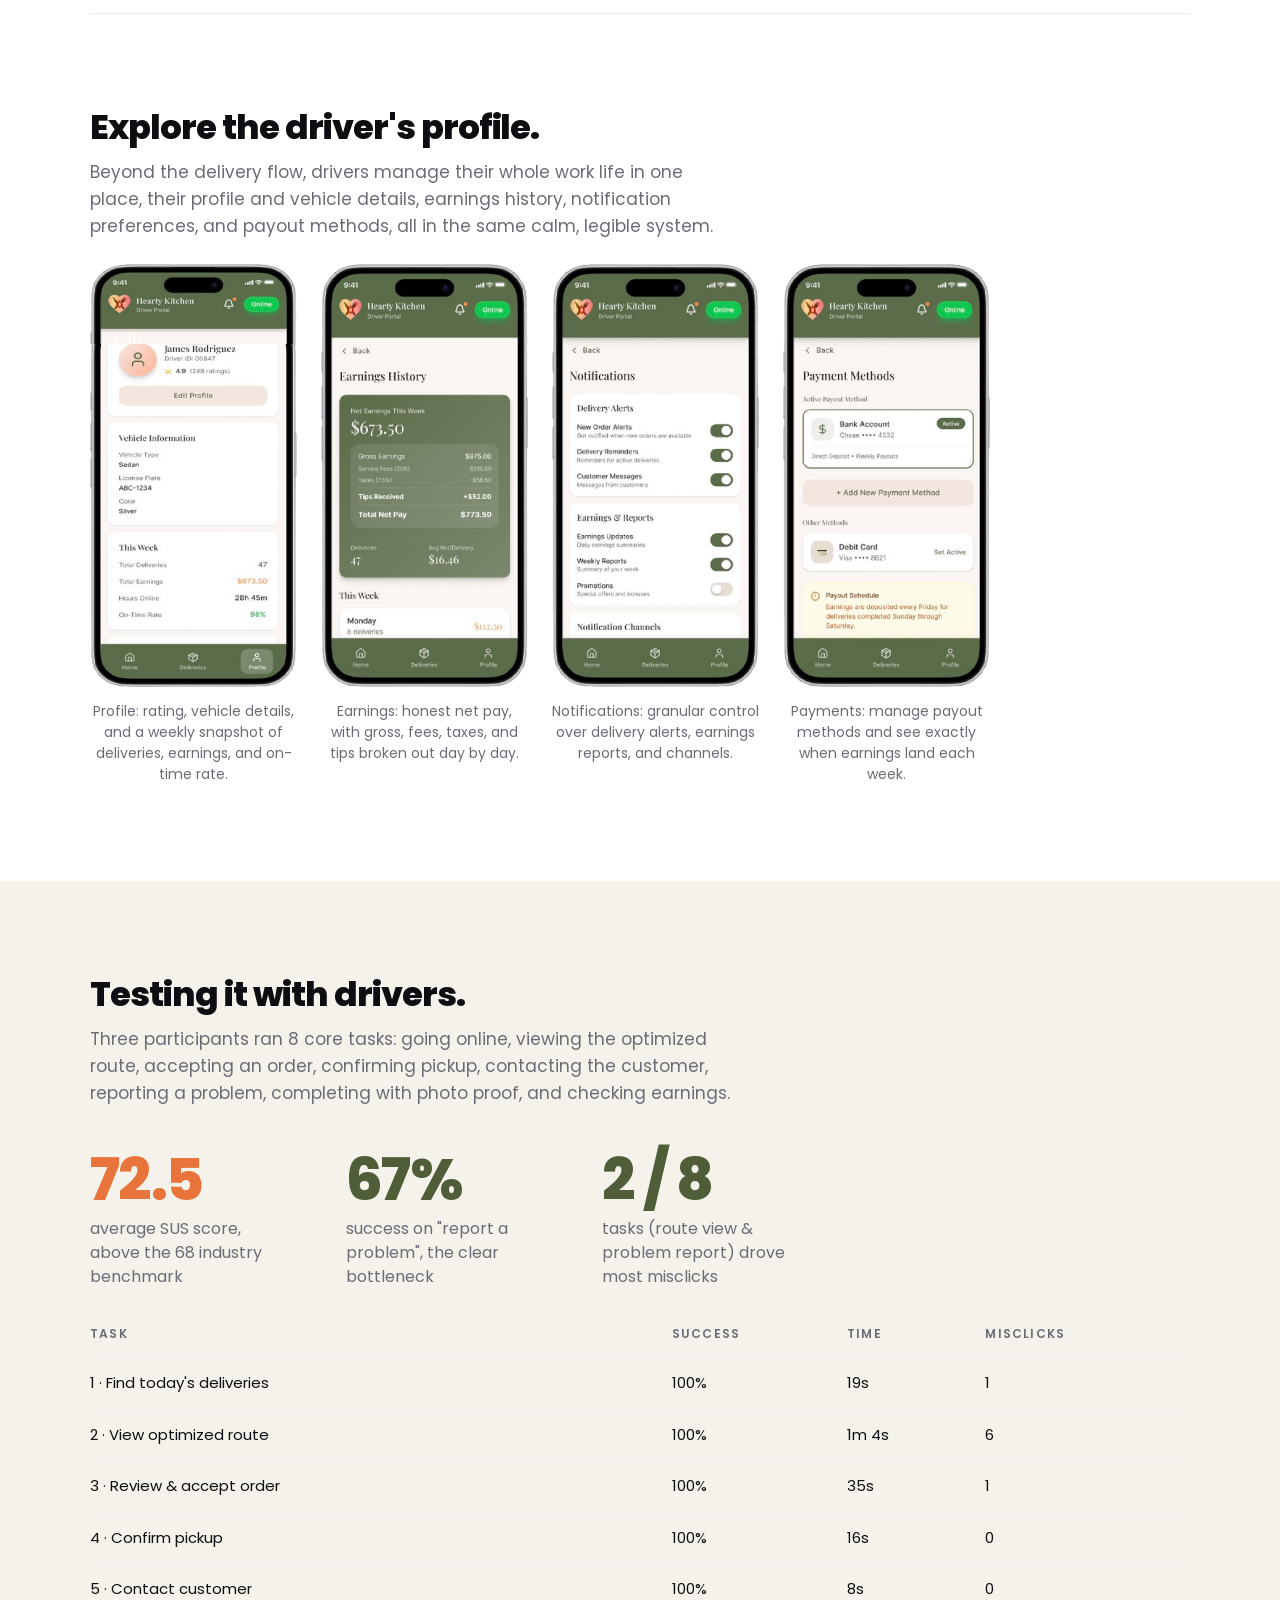
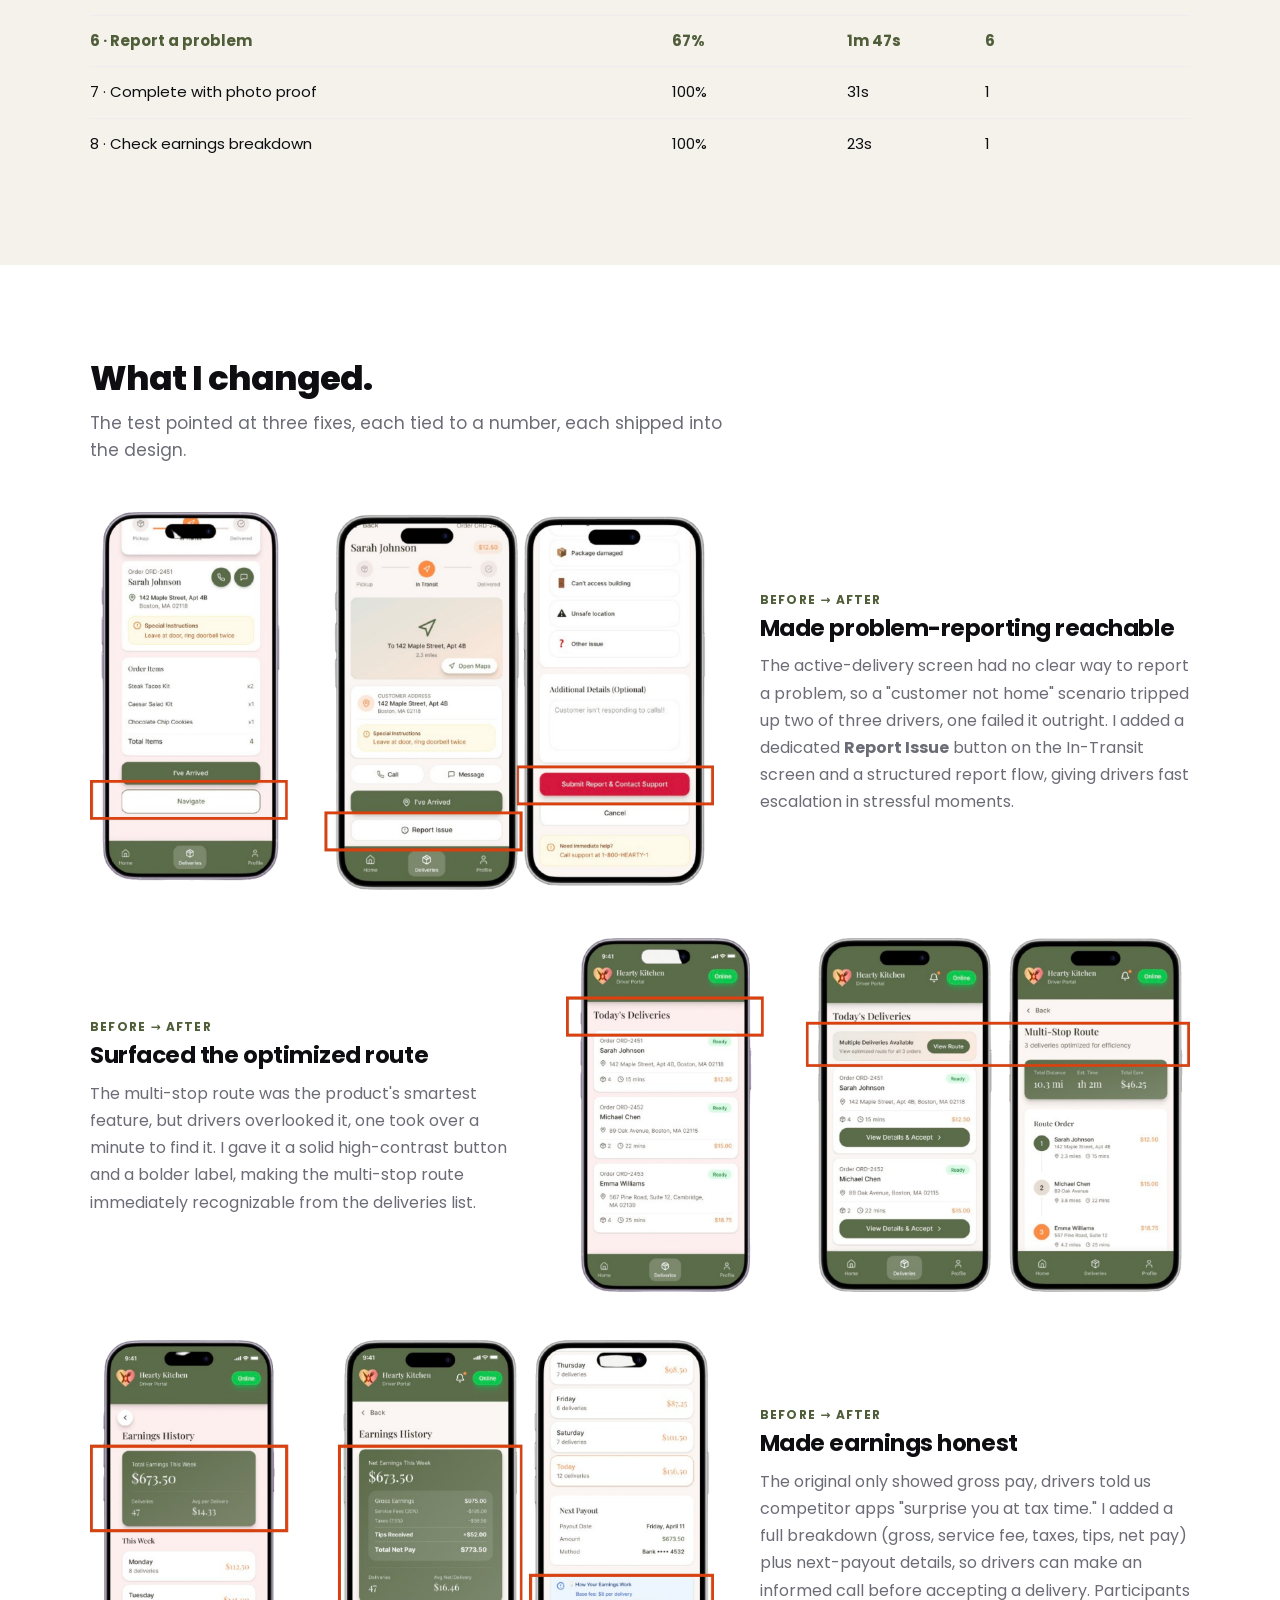
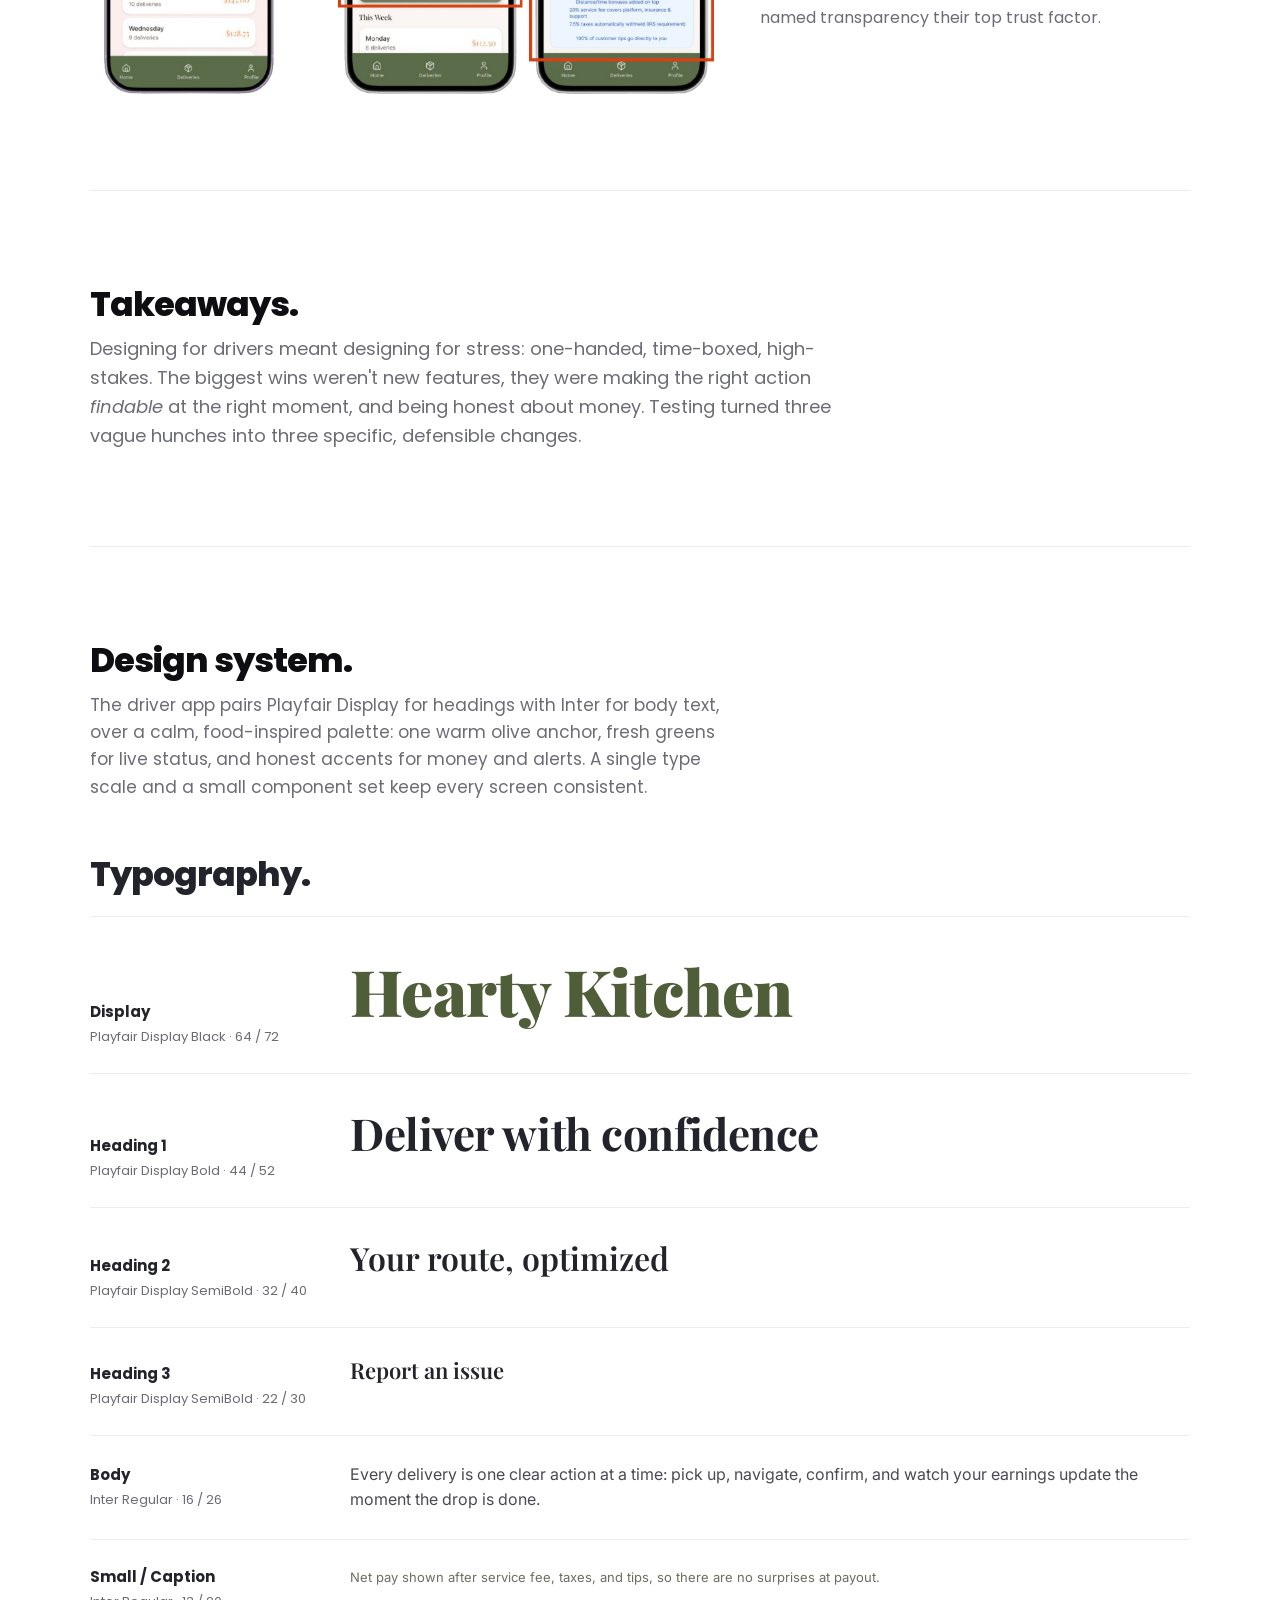
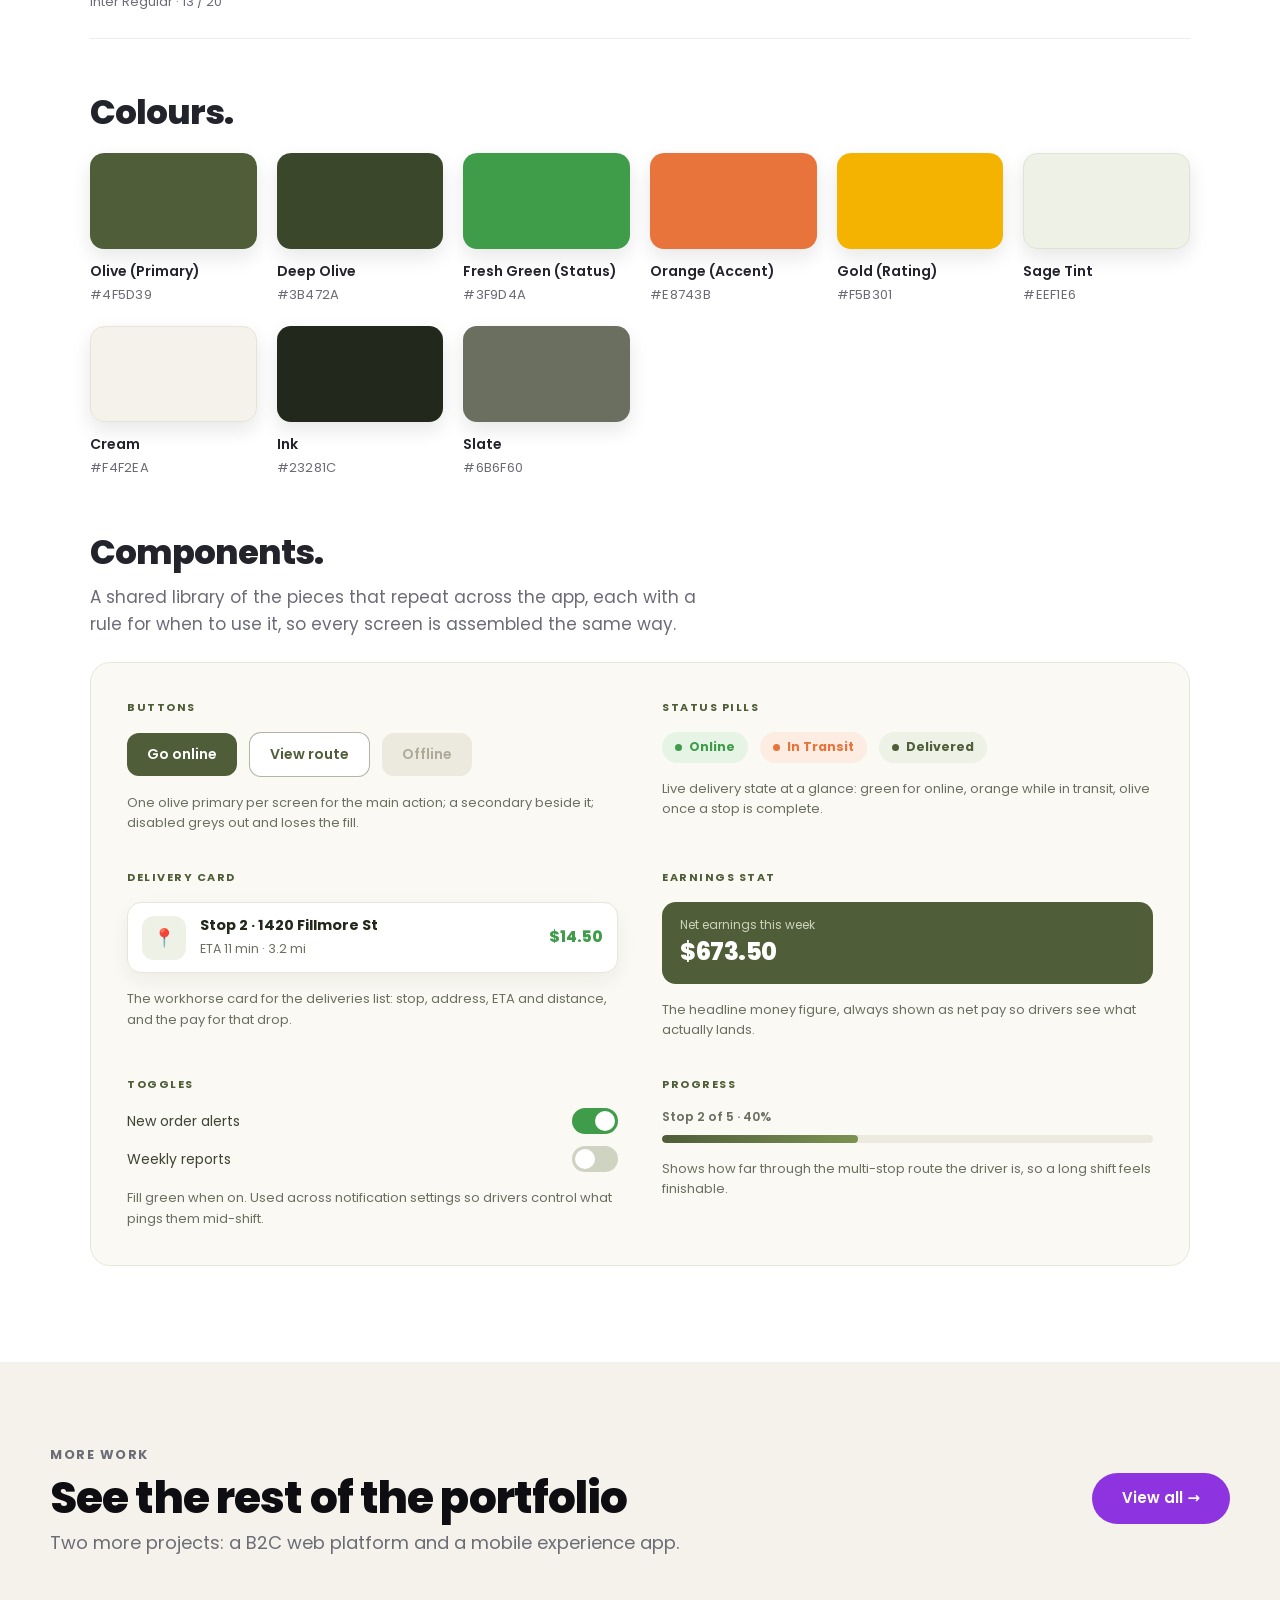
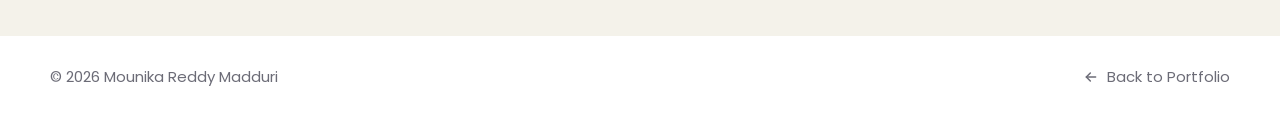
==== commit 05f27ed6: "More mobile polish: full-size carousel, roomier date picker, HK animation, About spacing - project.c" ====
--- a/project3.html
+++ b/project3.html
@@ -107,6 +107,12 @@
       .hk-route, .hk-shock { display: none; }
       .hk-blob { width: 330px; height: 330px; }
       .hk-phone-img { width: 225px; }
+      /* the phone sits below the long hero text on phones, so the comet-in would
+         finish off-screen before you scroll to it. Rest it centred + static by
+         default (so it's never stuck hidden if JS doesn't run); the script plays
+         the comet-in via inline style once the stage scrolls into view. */
+      .hk-phone { animation: none; transform: translate(-50%, -50%); }
+      .hk-phone-img { animation: none; }
     }
     @media (prefers-reduced-motion: reduce) {
       .hk-phone, .hk-phone-img, .hk-card, .hk-card-in, .hk-blob, .hk-route, .hk-shock { animation: none; }
@@ -630,6 +636,24 @@
   <script>
     const themeBtn = document.querySelector(".theme-toggle");
     if (themeBtn) themeBtn.addEventListener("click", () => { const d = document.documentElement.classList.toggle("dark"); try { localStorage.setItem("theme", d ? "dark" : "light"); } catch (e) {} });
+    /* On phones the hero phone rests centred & static (CSS). When its stage
+       scrolls into view, play the comet-in + float by setting the animation
+       inline (applying an animation fresh reliably restarts it). Desktop already
+       plays it on load, so this only runs at the mobile breakpoint. */
+    (function heroStageInView() {
+      const stage = document.querySelector(".hk-stage"); if (!stage) return;
+      if (!window.matchMedia || !window.matchMedia("(max-width: 900px)").matches) return;
+      const phone = stage.querySelector(".hk-phone"), img = stage.querySelector(".hk-phone-img");
+      const io = new IntersectionObserver((entries) => {
+        entries.forEach(e => {
+          if (!e.isIntersecting) return;
+          if (phone) phone.style.animation = "hk-phone-in 3.2s cubic-bezier(.5,.04,.32,1) both";
+          if (img) img.style.animation = "hk-float 7s ease-in-out 3.2s infinite";
+          io.disconnect();
+        });
+      }, { threshold: 0.35 });
+      io.observe(stage);
+    })();
     (function bgDots() {
       const canvas = document.querySelector(".bg-dots"); if (!canvas) return;
       const ctx = canvas.getContext("2d"), DPR = Math.min(2, window.devicePixelRatio || 1);
--- a/styles.css
+++ b/styles.css
@@ -504,6 +504,9 @@
   .work-grid { grid-template-columns: 1fr; }
   .about-card { grid-template-columns: 1fr; padding: 32px; }
   .about-photo { height: 300px; }
+  /* breathing room between the LinkedIn icon and the "About me" button
+     (margin-top:auto collapses to almost nothing once the card is single-column) */
+  .about-content .about-more { margin-top: 22px; }
   .footer-bottom { grid-template-columns: 1fr; }
   .map-pins { gap: 60px; }
   .testi { padding: 44px 24px; }
--- a/project.css
+++ b/project.css
@@ -381,8 +381,15 @@
   /* show framed screenshots full width (were shrunk to ~210px by the desktop
      `calc(100% - 180px)` rule) */
   .pc-browser.sm { max-width: 100%; }
-  /* carousel: show the whole screenshot instead of a cropped fixed-height band */
+  /* carousel: use the full card width (desktop insets 56px each side for the
+     arrows, which made these screenshots noticeably smaller than the other
+     full-width figures) and overlay the nav arrows on top instead */
   .pc-car-slide .pc-browser img { height: auto; }
+  .pc-carousel { padding: 0; }
+  .pc-car-arrow { width: 34px; height: 34px; font-size: 24px; color: #4a4a55;
+    background: rgba(255,255,255,.78); border-radius: 50%; box-shadow: 0 2px 10px rgba(0,0,0,.18); }
+  .pc-car-arrow.prev { left: 6px; }
+  .pc-car-arrow.next { right: 6px; }
   /* Next-project footer: stack it so the "View Project" button sits below the
      title/body on its own line instead of being squeezed on the right */
   .pc-next { flex-direction: column; align-items: flex-start; gap: 22px; }
